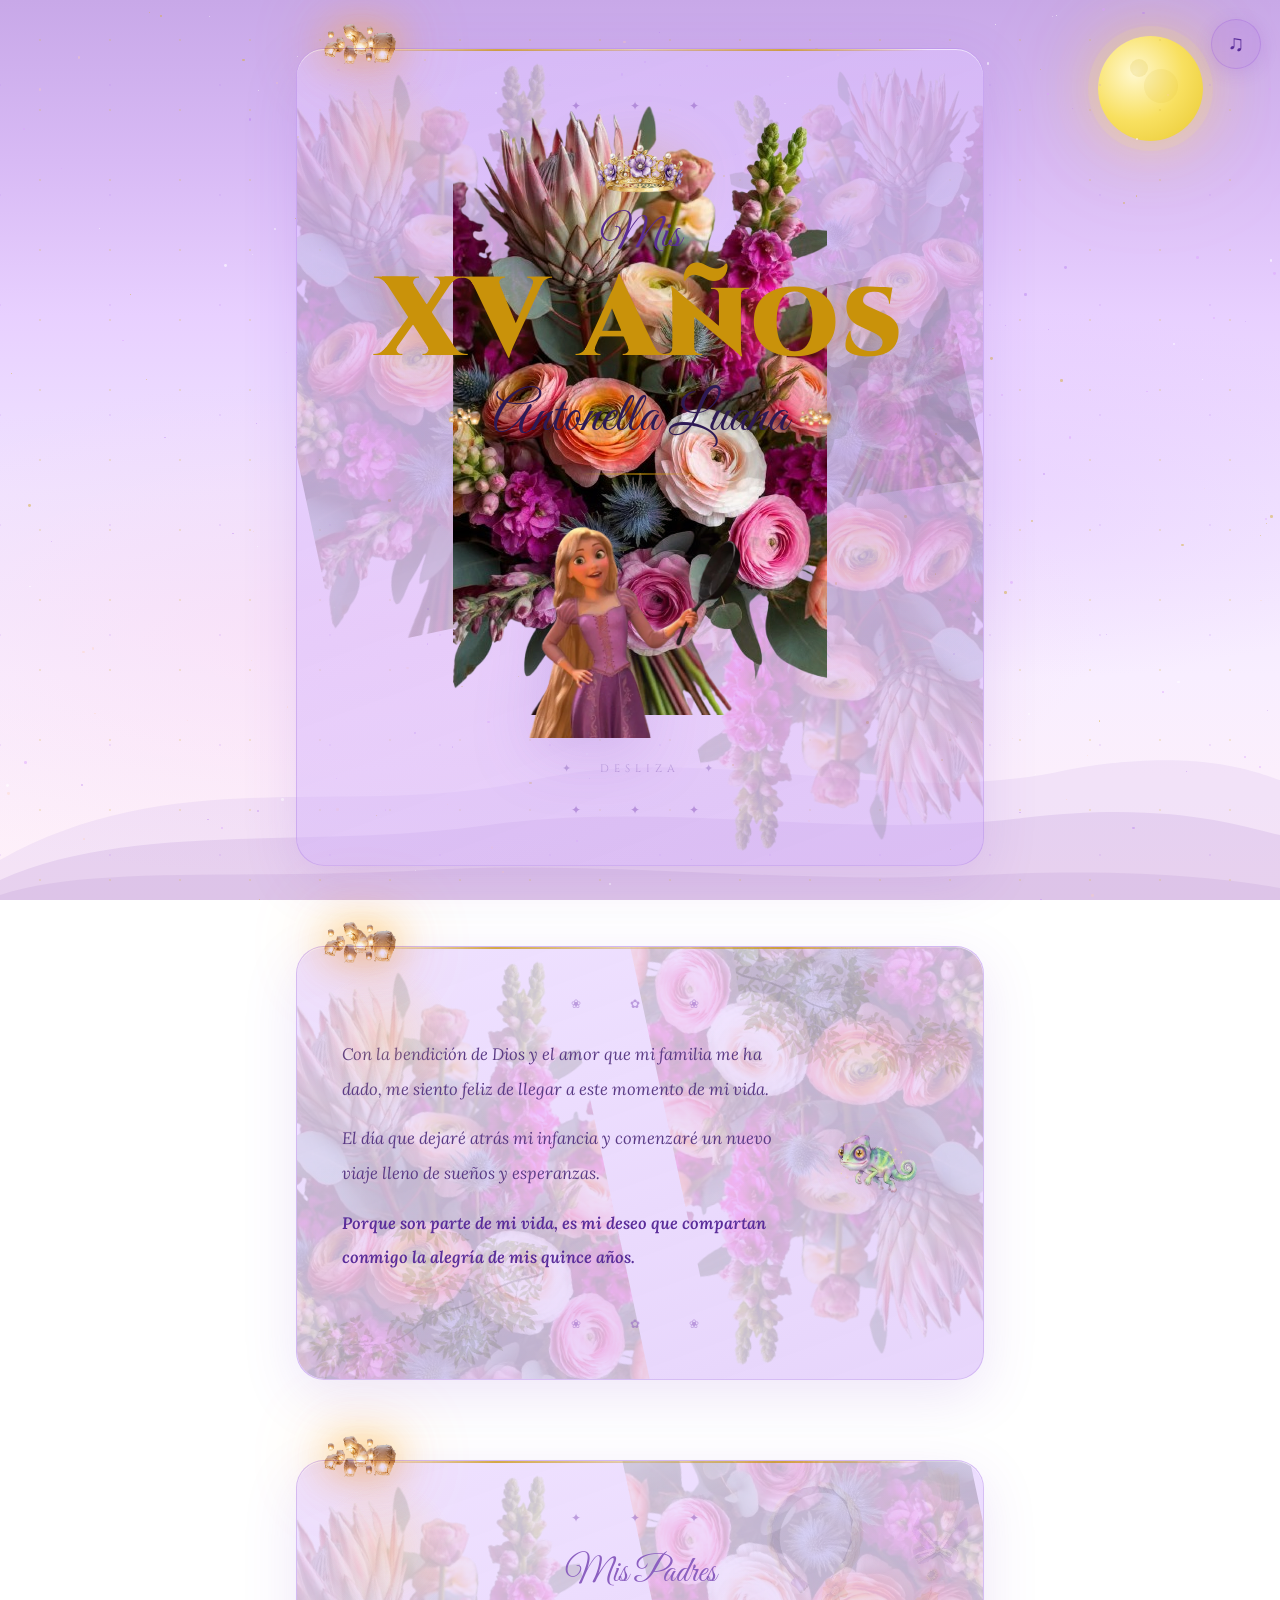
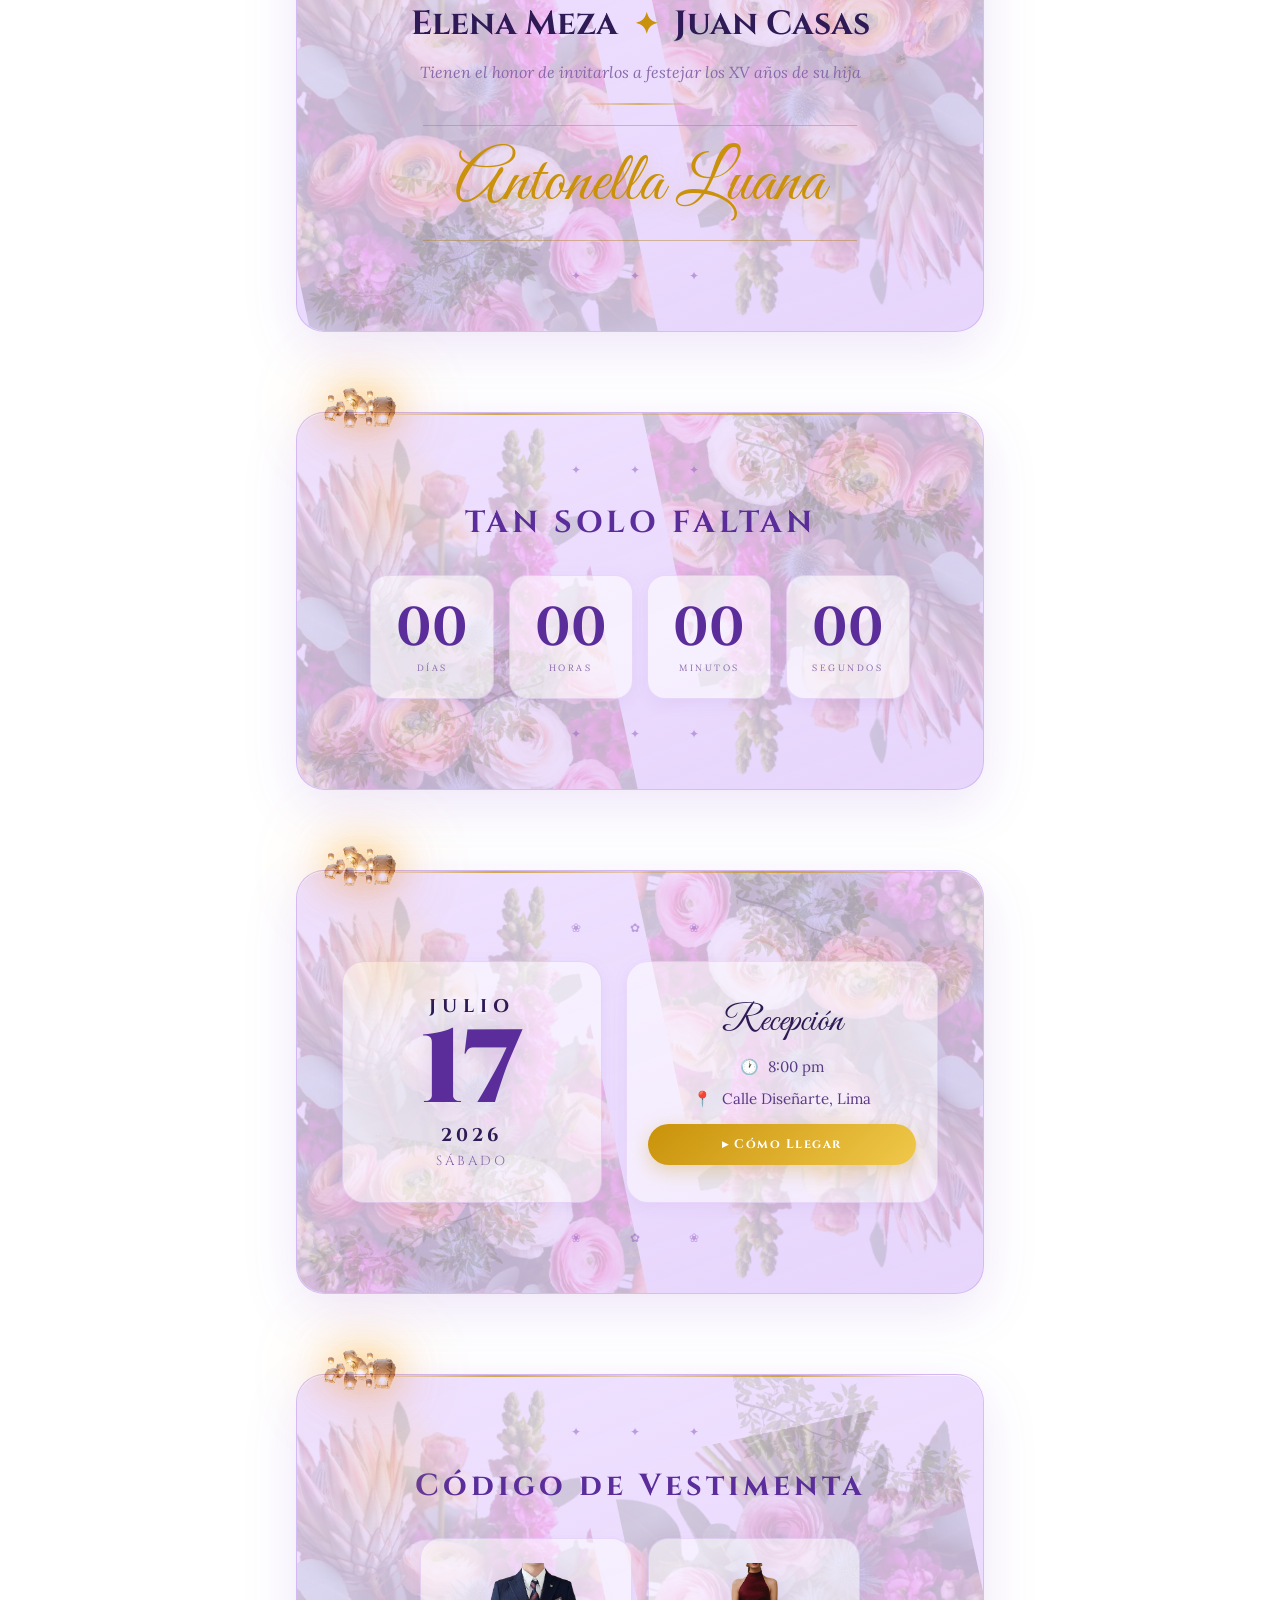
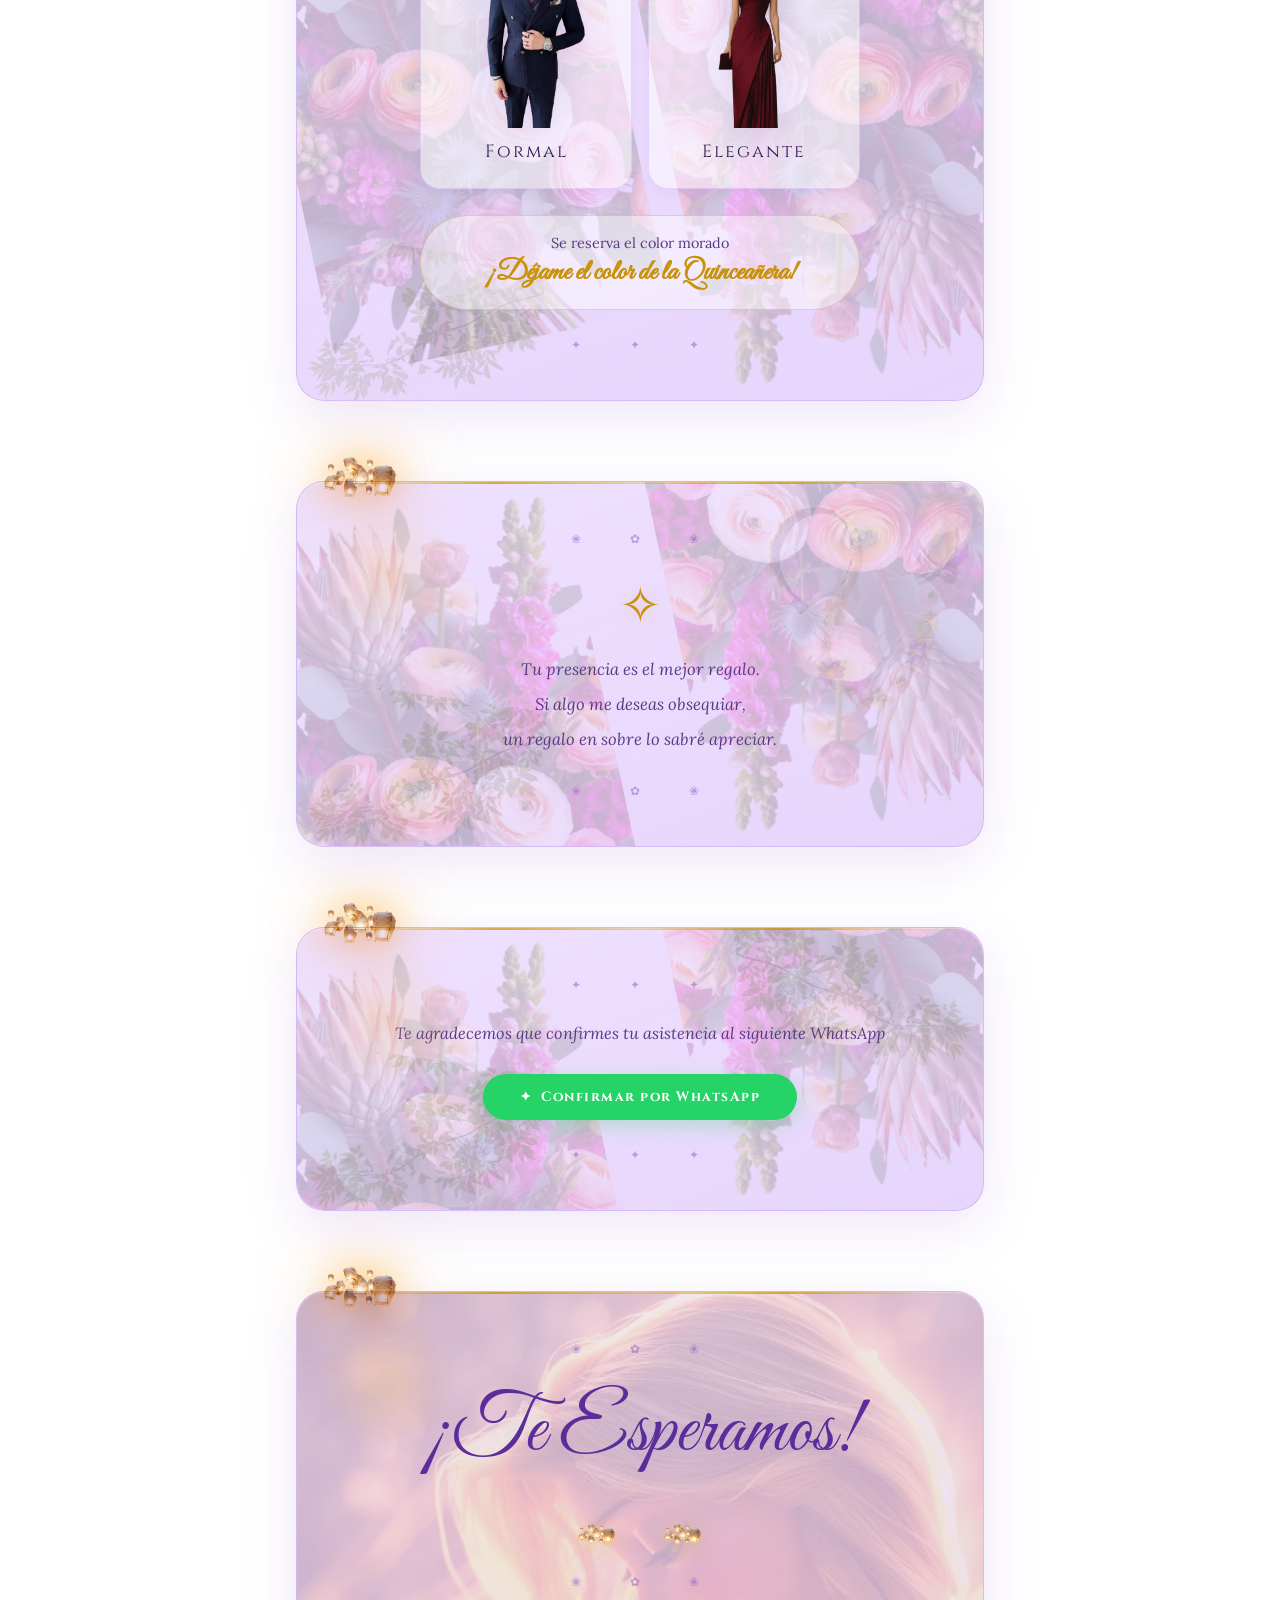
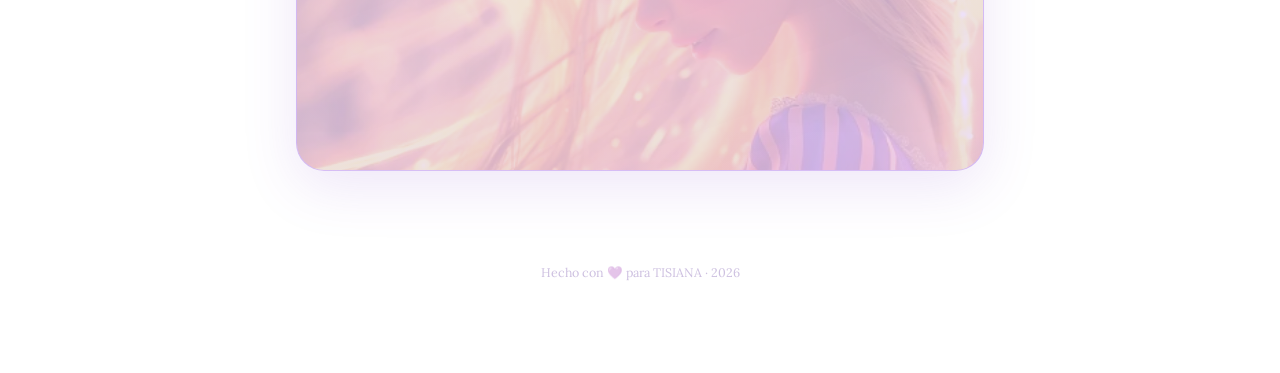
==== index.html @ 8584b2b2 "Update index.html" ====
<!DOCTYPE html>
<html lang="es">
<head>
    <meta charset="UTF-8" />
    <meta name="viewport" content="width=device-width, initial-scale=1.0" />
    <title>XV Antonella · Invitación de Ensueño</title>
    <link rel="icon" href="images/pascal.png" type="image/png" sizes="32x32" />
    <link href="https://fonts.googleapis.com/css2?family=Cinzel:wght@400;700;900&family=Great+Vibes&family=Lora:ital,wght@0,400;0,600;1,400&display=swap" rel="stylesheet" />
    <link rel="stylesheet" href="styles.css" />
</head>
<body>

<div class="bg-scene">
    <div class="moon"></div>
    <div class="landscape">
        <svg viewBox="0 0 1440 220" preserveAspectRatio="none" xmlns="http://www.w3.org/2000/svg">
            <path d="M0,180 C200,80 400,140 600,100 C800,60 1000,130 1200,90 C1350,65 1420,95 1440,100 L1440,220 L0,220 Z" fill="rgba(160,110,210,.1)"/>
            <path d="M0,200 C150,140 350,170 550,145 C750,120 950,160 1150,138 C1320,120 1400,148 1440,155 L1440,220 L0,220 Z" fill="rgba(140,90,190,.13)"/>
            <path d="M0,215 C100,185 280,200 480,190 C680,180 900,205 1100,195 C1280,187 1390,200 1440,208 L1440,220 L0,220 Z" fill="rgba(120,70,170,.09)"/>
        </svg>
    </div>
    <div id="stars"></div>
</div>

<button class="music-btn" id="musicBtn"><span class="music-icon">♫</span></button>
<audio id="bgMusic" loop><source src="music/cancion.mp3" type="audio/mpeg"/></audio>

<div class="invitation-wrapper">

    <!-- ══════ 1. HERO ══════ -->
    <section class="section">
        <!-- Farol grande esquina superior izquierda -->
        <div class="farol-glow"></div>
        <img src="rapunzel-farolito.png" class="farol-card" alt=""/>

        <div class="card-box hero-card">
            <!-- Fondo floral del bloque -->
            <div class="card-flora">
                <img src="flores.png"     class="cf-tl" alt=""/>
                <img src="flores.png"     class="cf-br" alt=""/>
                <img src="flores.png"     class="cf-tr" alt=""/>
                <img src="flores.png"     class="cf-b1" alt=""/>
            </div>
            <div class="card-content-z">
                <div class="ornament">✦ &nbsp; ✦ &nbsp; ✦</div>
                <img src="images/corona.png" alt="Corona" class="hero-crown float-gentle"/>
                <span class="hero-eyebrow">Mis</span>
                <h1 class="hero-title">XV Años</h1>
                <p class="hero-name">
                    <img src="rapunzel-farolito.png" class="lantern-inline" alt=""/>
                    Antonella Luana
                    <img src="rapunzel-farolito.png" class="lantern-inline" alt=""/>
                </p>
                <div class="gold-bar"></div>
                <img src="images/rapunzel.png" alt="Rapunzel" class="hero-rapunzel float-slow"/>
                <p class="scroll-hint">✦ &nbsp; DESLIZA &nbsp; ✦</p>
                <div class="ornament bottom">✦ &nbsp; ✦ &nbsp; ✦</div>
            </div>
        </div>
    </section>

    <!-- ══════ 2. MENSAJE ══════ -->
    <section class="section">
        <div class="farol-glow"></div>
        <img src="rapunzel-farolito.png" class="farol-card" alt=""/>

        <div class="card-box">
            <div class="card-flora">
                <img src="flores.png"     class="cf-tl" alt=""/>
                <img src="flores.png"     class="cf-br" alt=""/>
                <img src="rama-hojas.png" class="cf-tr" alt=""/>
                <img src="rama-hojas.png" class="cf-bl" alt=""/>
            </div>
            <div class="card-content-z">
                <div class="ornament">❀ &nbsp; ✿ &nbsp; ❀</div>
                <div class="message-layout">
                    <div class="message-text">
                        <p>Con la bendición de Dios y el amor que mi familia me ha dado, me siento feliz de llegar a este momento de mi vida.</p>
                        <p>El día que dejaré atrás mi infancia y comenzaré un nuevo viaje lleno de sueños y esperanzas.</p>
                        <p class="highlight">Porque son parte de mi vida, es mi deseo que compartan conmigo la alegría de mis quince años.</p>
                    </div>
                    <img src="images/pascal.png" alt="Pascal" class="pascal-img float-gentle"/>
                </div>
                <div class="ornament bottom">❀ &nbsp; ✿ &nbsp; ❀</div>
            </div>
        </div>
    </section>

    <!-- ══════ 3. PADRES ══════ -->
    <section class="section">
        <div class="farol-glow"></div>
        <img src="rapunzel-farolito.png" class="farol-card" alt=""/>

        <div class="card-box parents-wrap">
            <div class="card-flora">
                <img src="flores.png"        class="cf-tl" alt=""/>
                <img src="flores.png"        class="cf-br" alt=""/>
                <img src="trenza-flores.png" class="cf-tr" alt=""/>
                <img src="rama-hojas.png"    class="cf-bl" alt=""/>
            </div>
            <div class="card-content-z">
                <div class="ornament">✦ &nbsp; ✦ &nbsp; ✦</div>
                <span class="section-eyebrow">Mis Padres</span>
                <p class="parents-names">Elena Meza <span class="parents-sep">✦</span> Juan Casas</p>
                <p class="parents-sub">Tienen el honor de invitarlos a festejar los XV años de su hija</p>
                <div class="gold-bar"></div>
                <div class="name-plate"><span>Antonella Luana</span></div>
                <div class="ornament bottom">✦ &nbsp; ✦ &nbsp; ✦</div>
            </div>
        </div>
    </section>

    <!-- ══════ 4. COUNTDOWN ══════ -->
    <section class="section">
        <div class="farol-glow"></div>
        <img src="rapunzel-farolito.png" class="farol-card" alt=""/>

        <div class="card-box" style="text-align:center">
            <div class="card-flora">
                <img src="flores.png"     class="cf-tl" alt=""/>
                <img src="flores.png"     class="cf-br" alt=""/>
                <img src="rama-hojas.png" class="cf-tr" alt=""/>
                <img src="rama-hojas.png" class="cf-bl" alt=""/>
            </div>
            <div class="card-content-z">
                <div class="ornament">✦ &nbsp; ✦ &nbsp; ✦</div>
                <h2 class="section-title">TAN SOLO FALTAN</h2>
                <div class="countdown-grid">
                    <div class="cd-item"><span class="cd-num" id="days">00</span><span class="cd-lbl">Días</span></div>
                    <div class="cd-item"><span class="cd-num" id="hours">00</span><span class="cd-lbl">Horas</span></div>
                    <div class="cd-item"><span class="cd-num" id="minutes">00</span><span class="cd-lbl">Minutos</span></div>
                    <div class="cd-item"><span class="cd-num" id="seconds">00</span><span class="cd-lbl">Segundos</span></div>
                </div>
                <div class="ornament bottom">✦ &nbsp; ✦ &nbsp; ✦</div>
            </div>
        </div>
    </section>

    <!-- ══════ 5. FECHA Y LUGAR ══════ -->
    <section class="section">
        <div class="farol-glow"></div>
        <img src="rapunzel-farolito.png" class="farol-card" alt=""/>

        <div class="card-box">
            <div class="card-flora">
                <img src="flores.png"     class="cf-tl" alt=""/>
                <img src="flores.png"     class="cf-br" alt=""/>
                <img src="rama-hojas.png" class="cf-tr" alt=""/>
                <img src="rama-hojas.png" class="cf-bl" alt=""/>
            </div>
            <div class="card-content-z">
                <div class="ornament">❀ &nbsp; ✿ &nbsp; ❀</div>
                <div class="date-location">
                    <div class="date-box">
                        <div class="date-month">JULIO</div>
                        <div class="date-day">17</div>
                        <div class="date-year">2026</div>
                        <div class="date-weekday">SÁBADO</div>
                    </div>
                    <div class="location-box">
                        <p class="location-title">Recepción</p>
                        <p class="location-detail"><span>🕐</span> 8:00 pm</p>
                        <p class="location-detail"><span>📍</span> Calle Diseñarte, Lima</p>
                        <a href="#" class="btn-gold">▸ Cómo Llegar</a>
                    </div>
                </div>
                <div class="ornament bottom">❀ &nbsp; ✿ &nbsp; ❀</div>
            </div>
        </div>
    </section>

    <!-- ══════ 6. VESTIMENTA ══════ -->
    <section class="section">
        <div class="farol-glow"></div>
        <img src="rapunzel-farolito.png" class="farol-card" alt=""/>

        <div class="card-box" style="text-align:center">
            <div class="card-flora">
                <img src="flores.png"     class="cf-tl" alt=""/>
                <img src="flores.png"     class="cf-br" alt=""/>
                <img src="rama-hojas.png" class="cf-tr" alt=""/>
                <img src="rama-hojas.png" class="cf-bl" alt=""/>
            </div>
            <div class="card-content-z">
                <div class="ornament">✦ &nbsp; ✦ &nbsp; ✦</div>
                <h2 class="section-title">Código de Vestimenta</h2>
                <div class="dresscode-grid">
                    <div class="dc-item">
                        <img src="images/terno.png"   class="dc-photo" alt="Terno formal"/>
                        <p class="dc-title">Formal</p>
                    </div>
                    <div class="dc-item">
                        <img src="images/vestido.png" class="dc-photo" alt="Vestido elegante"/>
                        <p class="dc-title">Elegante</p>
                    </div>
                </div>
                <div class="dresscode-note">
                    <p>Se reserva el color morado</p>
                    <strong>¡Déjame el color de la Quinceañera!</strong>
                </div>
                <div class="ornament bottom">✦ &nbsp; ✦ &nbsp; ✦</div>
            </div>
        </div>
    </section>

    <!-- ══════ 7. REGALO ══════ -->
    <section class="section">
        <div class="farol-glow"></div>
        <img src="rapunzel-farolito.png" class="farol-card" alt=""/>

        <div class="card-box" style="text-align:center">
            <div class="card-flora">
                <img src="flores.png"        class="cf-tl" alt=""/>
                <img src="flores.png"        class="cf-br" alt=""/>
                <img src="trenza-flores.png" class="cf-tr" alt=""/>
                <img src="rama-hojas.png"    class="cf-bl" alt=""/>
            </div>
            <div class="card-content-z">
                <div class="ornament">❀ &nbsp; ✿ &nbsp; ❀</div>
                <div class="gift-star">✧</div>
                <p class="gift-text">Tu presencia es el mejor regalo.<br/>Si algo me deseas obsequiar,<br/>un regalo en sobre lo sabré apreciar.</p>
                <div class="ornament bottom">❀ &nbsp; ✿ &nbsp; ❀</div>
            </div>
        </div>
    </section>

    <!-- ══════ 8. RSVP ══════ -->
    <section class="section">
        <div class="farol-glow"></div>
        <img src="rapunzel-farolito.png" class="farol-card" alt=""/>

        <div class="card-box" style="text-align:center">
            <div class="card-flora">
                <img src="flores.png"     class="cf-tl" alt=""/>
                <img src="flores.png"     class="cf-br" alt=""/>
                <img src="rama-hojas.png" class="cf-tr" alt=""/>
                <img src="rama-hojas.png" class="cf-bl" alt=""/>
            </div>
            <div class="card-content-z">
                <div class="ornament">✦ &nbsp; ✦ &nbsp; ✦</div>
                <p class="rsvp-text">Te agradecemos que confirmes tu asistencia al siguiente WhatsApp</p>
                <a href="#" class="btn-whatsapp">✦ &nbsp;Confirmar por WhatsApp</a>
                <div class="ornament bottom">✦ &nbsp; ✦ &nbsp; ✦</div>
            </div>
        </div>
    </section>

    <!-- ══════ 9. CIERRE ══════ -->
    <section class="section">
        <div class="farol-glow"></div>
        <img src="rapunzel-farolito.png" class="farol-card" alt=""/>

        <div class="card-box closing-card">
            <!-- Rapunzel dorada: inset:0 + object-fit:cover = llena TODO el bloque -->
            <img src="rapunzel-dorada.png" class="rapunzel-bg" alt=""/>

            <div class="closing-content">
                <div class="ornament">❀ &nbsp; ✿ &nbsp; ❀</div>
                <span class="closing-title">¡Te Esperamos!</span>
                <div class="closing-lanterns">
                    <img src="rapunzel-farolito.png" alt=""/>
                    <img src="rapunzel-farolito.png" alt=""/>
                </div>
                <div class="ornament bottom">❀ &nbsp; ✿ &nbsp; ❀</div>
            </div>
        </div>
    </section>

    <footer class="footer">Hecho con 💜 para TISIANA · 2026</footer>
</div>

<script>
(function(){
    const c = document.getElementById('stars');
    const p = ['rgba(212,175,55,.5)','rgba(180,120,240,.4)','rgba(255,255,255,.6)','rgba(220,160,255,.45)','rgba(255,210,180,.35)'];
    for(let i=0;i<240;i++){
        const s=document.createElement('div'); s.className='star';
        const sz=Math.random()*2.4+.5, col=p[Math.floor(Math.random()*p.length)];
        s.style.cssText=`width:${sz}px;height:${sz}px;left:${Math.random()*100}%;top:${Math.random()*100}%;background:${col};animation-delay:${Math.random()*7}s;animation-duration:${Math.random()*3+2}s`;
        c.appendChild(s);
    }
})();
(function(){
    const audio=document.getElementById('bgMusic'), btn=document.getElementById('musicBtn');
    let on=false;
    btn.addEventListener('click',()=>{
        on=!on; on?audio.play().catch(()=>{}):audio.pause();
        btn.classList.toggle('playing',on);
        btn.querySelector('.music-icon').textContent=on?'♪':'♫';
    });
})();
(function(){
    const target=new Date('2026-07-17T20:00:00').getTime();
    const pad=n=>String(n).padStart(2,'0');
    function tick(){
        const d=Math.max(0,target-Date.now());
        document.getElementById('days').textContent=pad(Math.floor(d/86400000));
        document.getElementById('hours').textContent=pad(Math.floor(d%86400000/3600000));
        document.getElementById('minutes').textContent=pad(Math.floor(d%3600000/60000));
        document.getElementById('seconds').textContent=pad(Math.floor(d%60000/1000));
    }
    tick(); setInterval(tick,1000);
})();
</script>
</body>
</html>
---- styles.css ----
/* ============================================================
   RESET & BASE
   ============================================================ */
*, *::before, *::after { margin:0; padding:0; box-sizing:border-box; }

:root {
    --gold:       #c9920a;
    --gold-light: #f0c84a;
    --gold-glow:  rgba(200,150,20,.4);
    --lila-deep:  #5a2d9a;
    --lila-mid:   #8b5fc0;
    --text-dark:  #2e1a55;
    --text-mid:   #5a3a85;
    --text-soft:  #8a6aaa;
}

html { scroll-behavior: smooth; }

body {
    font-family: 'Lora', serif;
    overflow-x: hidden;
    min-height: 100vh;
    color: var(--text-dark);
}

/* ============================================================
   FONDO GLOBAL — paisaje atardecer lila con luna
   ============================================================ */
.bg-scene {
    position: fixed;
    inset: 0;
    z-index: 0;
    background: linear-gradient(180deg,
        #c8a8e8 0%, #d8baf5 18%, #e8d0ff 35%,
        #f0e4ff 55%, #f8eeff 75%, #fff0f8 100%);
    overflow: hidden;
}
.bg-scene::before {
    content: '';
    position: absolute;
    inset: 0;
    background:
        radial-gradient(ellipse 80% 40% at 30% 70%, rgba(255,200,230,.3) 0%, transparent 70%),
        radial-gradient(ellipse 60% 30% at 75% 55%, rgba(220,170,255,.25) 0%, transparent 70%);
}
.bg-scene::after {
    content: '';
    position: absolute;
    inset: 0;
    background-image:
        radial-gradient(circle, rgba(212,175,55,.2) 1px, transparent 1px),
        radial-gradient(circle, rgba(180,120,240,.15) 1px, transparent 1px);
    background-size: 70px 70px, 110px 110px;
    background-position: 5px 5px, 55px 30px;
}

.moon {
    position: absolute;
    top: 4%; right: 6%;
    width: 105px; height: 105px;
    border-radius: 50%;
    background: radial-gradient(circle at 35% 35%, #fff8d0, #f8e060, #e8c830);
    box-shadow:
        0 0 0 10px rgba(255,240,100,.1),
        0 0 60px rgba(255,220,60,.5),
        0 0 140px rgba(255,200,40,.2);
    animation: moonGlow 6s ease-in-out infinite alternate;
}
.moon::before {
    content: '';
    position: absolute;
    width: 18px; height: 18px;
    border-radius: 50%;
    background: rgba(200,170,20,.15);
    top: 22%; left: 30%;
    box-shadow: 22px 18px 0 8px rgba(200,170,20,.1);
}
@keyframes moonGlow {
    from { box-shadow: 0 0 0 8px rgba(255,240,100,.1), 0 0 55px rgba(255,220,60,.4), 0 0 110px rgba(255,200,40,.15); }
    to   { box-shadow: 0 0 0 16px rgba(255,240,100,.18), 0 0 90px rgba(255,220,60,.7), 0 0 200px rgba(255,200,40,.3); }
}

.landscape {
    position: absolute;
    bottom: 0; left: 0; right: 0;
    height: 220px;
    pointer-events: none;
}
.landscape svg { width: 100%; height: 100%; }

#stars { position: absolute; inset: 0; pointer-events: none; }
.star {
    position: absolute;
    border-radius: 50%;
    animation: twinkle ease-in-out infinite alternate;
}
@keyframes twinkle {
    from { opacity: .08; transform: scale(.5); }
    to   { opacity: .75; transform: scale(1.4); }
}

/* ============================================================
   BOTÓN MÚSICA
   ============================================================ */
.music-btn {
    position: fixed;
    top: 1.2rem; right: 1.2rem;
    width: 50px; height: 50px;
    border-radius: 50%;
    background: rgba(160,100,220,.18);
    backdrop-filter: blur(8px);
    border: 1.5px solid rgba(160,100,220,.35);
    color: var(--lila-deep);
    font-size: 1.4rem;
    cursor: pointer;
    z-index: 999;
    display: flex; align-items: center; justify-content: center;
    transition: all .3s;
    box-shadow: 0 4px 18px rgba(120,60,200,.15);
}
.music-btn:hover { transform: scale(1.1); }
.music-btn.playing {
    background: linear-gradient(135deg, var(--gold), var(--gold-light));
    color: #fff;
    border-color: var(--gold);
    animation: pulseMus 2s ease-in-out infinite;
}
@keyframes pulseMus { 0%,100%{transform:scale(1)} 50%{transform:scale(1.08)} }

/* ============================================================
   LAYOUT
   ============================================================ */
.invitation-wrapper {
    position: relative;
    z-index: 1;
    max-width: 720px;
    margin: 0 auto;
    padding: 3rem 1rem 5rem;
    display: flex;
    flex-direction: column;
    gap: 0;
}

/* ============================================================
   SECCIÓN — contenedor relativo
   ============================================================ */
.section {
    position: relative;
    margin-bottom: 5rem;
}

/* ============================================================
   CARD BOX — con fondo floral
   ============================================================ */
.card-box {
    position: relative;
    border-radius: 28px;
    border: 1.5px solid rgba(160,110,220,.3);
    padding: 3rem 2.8rem;
    box-shadow:
        0 16px 55px rgba(120,60,200,.13),
        inset 0 1px 0 rgba(255,255,255,.6);
    overflow: hidden; /* clave para que las imágenes de fondo no se salgan */
    backdrop-filter: blur(4px);
    -webkit-backdrop-filter: blur(4px);
    /* fondo base lila translúcido */
    background: linear-gradient(160deg,
        rgba(225,200,255,.55) 0%,
        rgba(205,168,248,.48) 100%);
}

/* Línea dorada shimmer superior */
.card-box::before {
    content: '';
    position: absolute;
    top: 0; left: 8%; right: 8%;
    height: 2px;
    background: linear-gradient(90deg, transparent, var(--gold), rgba(200,150,20,.4), var(--gold), transparent);
    border-radius: 999px;
    opacity: .75;
    z-index: 5;
}

/* ============================================================
   FONDO FLORAL DENTRO DE CADA CARD
   — flores y hojas como fondo del bloque, que llena el espacio
   ============================================================ */
.card-flora {
    position: absolute;
    inset: 0;
    pointer-events: none;
    z-index: 0; /* detrás del contenido */
    overflow: hidden;
    border-radius: 28px;
}

/* Flores esquina superior izquierda — grande, de fondo */
.card-flora .cf-tl {
    position: absolute;
    top: -30px; left: -25px;
    width: 55%;
    max-width: 340px;
    opacity: .18;
    mix-blend-mode: multiply;
    transform: rotate(-12deg);
    filter: saturate(1.3);
}
/* Flores esquina inferior derecha — espejada */
.card-flora .cf-br {
    position: absolute;
    bottom: -30px; right: -25px;
    width: 55%;
    max-width: 340px;
    opacity: .18;
    mix-blend-mode: multiply;
    transform: scaleX(-1) scaleY(-1) rotate(-12deg);
    filter: saturate(1.3);
}
/* Hojas esquina superior derecha */
.card-flora .cf-tr {
    position: absolute;
    top: -20px; right: -20px;
    width: 42%;
    max-width: 260px;
    opacity: .14;
    mix-blend-mode: multiply;
    transform: scaleX(-1) rotate(8deg);
    filter: saturate(1.2);
}
/* Hojas esquina inferior izquierda */
.card-flora .cf-bl {
    position: absolute;
    bottom: -20px; left: -20px;
    width: 42%;
    max-width: 260px;
    opacity: .14;
    mix-blend-mode: multiply;
    transform: rotate(8deg);
    filter: saturate(1.2);
}

/* Contenido siempre por encima de la flora */
.card-content-z {
    position: relative;
    z-index: 2;
}

/* ============================================================
   RAMA ENVOLVIENDO EL BORDE SUPERIOR DE CADA SECCIÓN
   — sale del borde del card, efecto de abrazo
   ============================================================ */
.rama-wrap {
    position: absolute;
    top: -42px;
    left: 0; right: 0;
    display: flex;
    justify-content: space-between;
    align-items: flex-end;
    pointer-events: none;
    z-index: 10;
    padding: 0 10px;
}
.rama-wrap .rama-l {
    width: 200px;
    transform: scaleX(-1) rotate(-8deg);
    transform-origin: right bottom;
    mix-blend-mode: multiply;
    filter: drop-shadow(0 4px 10px rgba(0,0,0,.12));
    opacity: .88;
}
.rama-wrap .rama-r {
    width: 190px;
    transform: rotate(8deg);
    transform-origin: left bottom;
    mix-blend-mode: multiply;
    filter: drop-shadow(0 4px 10px rgba(0,0,0,.1));
    opacity: .82;
}

/* ============================================================
   FAROL — esquina superior izquierda del card, grande
   Da sensación de alumbrar con glow
   ============================================================ */
.farol-card {
    position: absolute;
    top: -28px;
    left: 20px;
    width: 90px;
    z-index: 11;
    mix-blend-mode: multiply;
    filter:
        drop-shadow(0 0 18px rgba(255,180,50,.7))
        drop-shadow(0 0 35px rgba(255,150,30,.4));
    animation: farolFloat 5s ease-in-out infinite;
}
@keyframes farolFloat {
    0%,100% { transform: translateY(0) rotate(-3deg); }
    50%      { transform: translateY(-12px) rotate(3deg); }
}

/* Halo de luz del farol sobre el card */
.farol-glow {
    position: absolute;
    top: 20px; left: 20px;
    width: 140px; height: 140px;
    border-radius: 50%;
    background: radial-gradient(circle, rgba(255,200,80,.22) 0%, transparent 70%);
    pointer-events: none;
    z-index: 9;
    animation: glowPulse 5s ease-in-out infinite;
}
@keyframes glowPulse {
    0%,100% { opacity: .6; transform: scale(1); }
    50%      { opacity: 1;  transform: scale(1.15); }
}

/* ============================================================
   ANIMACIONES GENERALES
   ============================================================ */
.float-gentle { animation: floatG 7s ease-in-out infinite; }
@keyframes floatG {
    0%,100%{transform:translateY(0)}
    50%{transform:translateY(-13px)}
}
.float-slow { animation: floatS 9s ease-in-out infinite; }
@keyframes floatS {
    0%,100%{transform:translateY(0) rotate(0deg)}
    50%{transform:translateY(-18px) rotate(1.5deg)}
}

/* ============================================================
   ORNAMENTOS
   ============================================================ */
.ornament {
    text-align: center;
    font-size: .78rem;
    letter-spacing: 10px;
    color: rgba(140,90,190,.5);
    margin-bottom: 1.6rem;
    user-select: none;
}
.ornament.bottom { margin-top: 1.6rem; margin-bottom: 0; }

.gold-bar {
    width: 120px;
    height: 1.5px;
    background: linear-gradient(90deg, transparent, var(--gold), transparent);
    margin: 1.3rem auto;
    opacity: .6;
}

/* ============================================================
   HERO
   ============================================================ */
.hero-card { text-align: center; }

.hero-crown {
    width: 110px; /* más grande */
    display: block;
    margin: 0 auto .5rem;
    filter: drop-shadow(0 8px 28px rgba(200,150,20,.55));
    mix-blend-mode: multiply;
}

.hero-eyebrow {
    font-family: 'Great Vibes', cursive;
    font-size: 2.8rem;
    color: var(--lila-deep);
    display: block;
}
.hero-title {
    font-family: 'Cinzel', serif;
    font-size: clamp(3.8rem,10vw,7rem);
    font-weight: 900;
    color: var(--gold);
    line-height: 1;
    text-shadow: 0 4px 28px rgba(200,150,20,.28);
    letter-spacing: 2px;
    margin: .1rem 0 .3rem;
}
.hero-name {
    font-family: 'Great Vibes', cursive;
    font-size: clamp(2.2rem,5vw,3.5rem);
    color: var(--text-dark);
    display: flex;
    align-items: center;
    justify-content: center;
    gap: .5rem;
    flex-wrap: wrap;
}
.lantern-inline {
    width: 40px;
    mix-blend-mode: multiply;
    filter: drop-shadow(0 2px 8px rgba(212,175,55,.45));
    animation: floatG 5s ease-in-out infinite;
}
.lantern-inline:last-child { animation-delay: 1.3s; }

.hero-rapunzel {
    width: min(230px,56%);
    display: block;
    margin: 2rem auto .5rem;
    mix-blend-mode: multiply;
    filter: drop-shadow(0 12px 32px rgba(100,50,180,.18));
}
.scroll-hint {
    font-family: 'Cinzel', serif;
    font-size: .68rem;
    letter-spacing: 5px;
    color: rgba(100,60,160,.32);
    margin-top: 1.4rem;
    animation: bounce 3s ease-in-out infinite;
}
@keyframes bounce {
    0%,100%{transform:translateY(0)}
    50%{transform:translateY(8px)}
}

/* ============================================================
   MENSAJE
   ============================================================ */
.message-layout {
    display: grid;
    grid-template-columns: 1fr auto;
    gap: 2rem;
    align-items: center;
}
.message-text p {
    font-family: 'Lora', serif;
    font-size: 1.04rem;
    line-height: 2.1;
    font-style: italic;
    color: var(--text-mid);
    margin-bottom: .9rem;
}
.message-text p.highlight { color: var(--lila-deep); font-weight: 600; }
.pascal-img {
    width: 130px;
    mix-blend-mode: multiply;
    filter: drop-shadow(0 8px 22px rgba(100,50,180,.15));
}

/* ============================================================
   PADRES
   ============================================================ */
.parents-wrap { text-align: center; }
.section-eyebrow {
    font-family: 'Great Vibes', cursive;
    font-size: 2.2rem;
    color: var(--lila-mid);
    display: block;
    margin-bottom: .4rem;
}
.parents-names {
    font-family: 'Cinzel', serif;
    font-size: clamp(1.4rem,3vw,2.1rem);
    font-weight: 700;
    color: var(--text-dark);
}
.parents-sep { color: var(--gold); font-family: 'Great Vibes', cursive; font-size: 1.8rem; margin: 0 .5rem; }
.parents-sub { font-size: 1rem; color: var(--text-soft); font-style: italic; margin: 1rem 0; }
.name-plate {
    display: inline-block;
    border-top: 1.5px solid rgba(180,130,30,.45);
    border-bottom: 1.5px solid rgba(180,130,30,.45);
    padding: .8rem 2rem;
}
.name-plate span {
    font-family: 'Great Vibes', cursive;
    font-size: clamp(2.8rem,5.5vw,4.5rem);
    color: var(--gold);
    text-shadow: 0 3px 18px rgba(200,150,20,.28);
}

/* ============================================================
   COUNTDOWN
   ============================================================ */
.section-title {
    font-family: 'Cinzel', serif;
    font-size: clamp(1.3rem,2.5vw,1.9rem);
    color: var(--lila-deep);
    letter-spacing: 4px;
    text-align: center;
    margin-bottom: 2rem;
}
.countdown-grid {
    display: grid;
    grid-template-columns: repeat(4,1fr);
    gap: .9rem;
    max-width: 540px;
    margin: 0 auto;
}
.cd-item {
    background: rgba(255,255,255,.58);
    border: 1.5px solid rgba(160,100,220,.18);
    border-radius: 18px;
    padding: 1.6rem .3rem;
    text-align: center;
    box-shadow: 0 4px 16px rgba(120,60,200,.08);
    transition: transform .3s, box-shadow .3s;
}
.cd-item:hover { transform: translateY(-7px); box-shadow: 0 12px 30px rgba(120,60,200,.15); }
.cd-num {
    display: block;
    font-family: 'Cinzel', serif;
    font-size: clamp(2.2rem,4.5vw,3.4rem);
    font-weight: 700;
    color: var(--lila-deep);
    line-height: 1;
}
.cd-lbl {
    display: block;
    font-size: .57rem;
    letter-spacing: 2.5px;
    text-transform: uppercase;
    color: var(--text-soft);
    margin-top: .35rem;
}

/* ============================================================
   FECHA Y LUGAR
   ============================================================ */
.date-location { display: grid; grid-template-columns: 1fr 1.2fr; gap: 1.5rem; align-items: stretch; }
.date-box {
    background: rgba(255,255,255,.52);
    border: 1.5px solid rgba(160,100,220,.2);
    border-radius: 22px;
    padding: 2rem 1rem;
    text-align: center;
    box-shadow: 0 4px 16px rgba(120,60,200,.08);
}
.date-month { font-family: 'Cinzel', serif; font-size: 1.15rem; font-weight: 700; letter-spacing: 6px; color: var(--text-dark); }
.date-day { font-family: 'Cinzel', serif; font-size: clamp(4rem,9vw,6.5rem); font-weight: 900; color: var(--lila-deep); line-height: 1; text-shadow: 0 4px 28px rgba(100,50,180,.18); }
.date-year { font-family: 'Cinzel', serif; font-size: 1.15rem; font-weight: 700; letter-spacing: 4px; color: var(--text-dark); }
.date-weekday { font-family: 'Cinzel', serif; font-size: .82rem; letter-spacing: 3px; color: var(--text-soft); margin-top: .3rem; }
.location-box {
    background: rgba(255,255,255,.52);
    border: 1px solid rgba(160,100,220,.16);
    border-radius: 22px;
    padding: 2rem 1.3rem;
    display: flex; flex-direction: column;
    justify-content: center; gap: .8rem;
    text-align: center;
    box-shadow: 0 4px 16px rgba(120,60,200,.07);
}
.location-title { font-family: 'Great Vibes', cursive; font-size: 2.3rem; color: var(--text-dark); }
.location-detail { display: flex; align-items: center; justify-content: center; gap: .6rem; font-size: .94rem; color: var(--text-mid); }
.btn-gold {
    display: inline-flex; align-items: center; justify-content: center;
    background: linear-gradient(135deg,#c9920a,#f0c84a);
    color: #fff;
    padding: .76rem 1.7rem;
    border-radius: 60px;
    text-decoration: none;
    font-family: 'Cinzel', serif; font-weight: 700; font-size: .78rem; letter-spacing: 1.5px;
    box-shadow: 0 6px 20px rgba(200,150,20,.32);
    transition: all .3s; margin-top: .2rem;
}
.btn-gold:hover { transform: translateY(-4px); box-shadow: 0 12px 35px rgba(200,150,20,.52); }

/* ============================================================
   VESTIMENTA
   ============================================================ */
.dresscode-grid {
    display: grid; grid-template-columns: 1fr 1fr;
    gap: 1rem; max-width: 440px; margin: 0 auto 1.6rem;
}
.dc-item {
    background: rgba(255,255,255,.52);
    border: 1.5px solid rgba(160,100,220,.18);
    border-radius: 20px; padding: 1.5rem .8rem;
    text-align: center;
    transition: all .35s;
    box-shadow: 0 4px 14px rgba(120,60,200,.07);
}
.dc-item:hover { transform: translateY(-7px); border-color: rgba(160,100,220,.4); box-shadow: 0 12px 30px rgba(120,60,200,.13); }
.dc-photo {
    width: 130px; height: 165px;
    object-fit: cover; object-position: top;
    display: block; margin: 0 auto .8rem;
    border-radius: 14px;
    mix-blend-mode: multiply;
    filter: drop-shadow(0 6px 18px rgba(100,50,180,.18));
    transition: transform .35s ease;
}
.dc-item:hover .dc-photo { transform: scale(1.05) translateY(-4px); }
.dc-title { font-family: 'Cinzel', serif; font-size: 1.1rem; color: var(--text-dark); letter-spacing: 2px; }
.dc-sub { font-size: .74rem; color: var(--text-soft); margin-top: .18rem; }
.dresscode-note {
    background: rgba(255,255,255,.45);
    border: 1px solid rgba(180,130,30,.28);
    border-radius: 60px;
    padding: 1.1rem 1.8rem;
    max-width: 440px; margin: 0 auto; text-align: center;
}
.dresscode-note p { font-size: .9rem; color: var(--text-mid); margin-bottom: .18rem; }
.dresscode-note strong { font-family: 'Great Vibes', cursive; font-size: 1.8rem; color: var(--gold); display: block; }

/* ============================================================
   REGALO
   ============================================================ */
.gift-star {
    font-size: 3.2rem; color: var(--gold);
    display: block; margin-bottom: .9rem;
    filter: drop-shadow(0 3px 10px rgba(200,150,20,.32));
    animation: floatG 6s ease-in-out infinite;
}
.gift-text {
    font-family: 'Lora', serif; font-size: 1.04rem;
    line-height: 2.1; color: var(--text-mid);
    max-width: 420px; margin: 0 auto;
    font-style: italic; text-align: center;
}

/* ============================================================
   RSVP
   ============================================================ */
.rsvp-text {
    font-family: 'Lora', serif; font-size: 1.02rem;
    line-height: 1.9; color: var(--text-mid);
    margin-bottom: 1.6rem; font-style: italic; text-align: center;
}
.btn-whatsapp {
    display: inline-flex; align-items: center; gap: .6rem;
    background: #25d366; color: #fff;
    padding: .88rem 2.3rem; border-radius: 60px;
    text-decoration: none;
    font-family: 'Cinzel', serif; font-weight: 700; font-size: .84rem; letter-spacing: 1.5px;
    box-shadow: 0 6px 20px rgba(37,211,102,.28);
    transition: all .3s;
}
.btn-whatsapp:hover { transform: translateY(-4px); box-shadow: 0 12px 36px rgba(37,211,102,.48); }

/* ============================================================
   CIERRE — Rapunzel dorada ocupa TODO el fondo del bloque
   ============================================================ */
.closing-card {
    text-align: center;
    min-height: 480px;
    display: flex;
    flex-direction: column;
}

/* Rapunzel dorada como fondo absolute que llena TODO el card */
.rapunzel-bg {
    position: absolute;
    inset: 0;               /* ocupa todo: top,right,bottom,left = 0 */
    width: 100%;
    height: 100%;
    object-fit: cover;      /* escala sin deformarse, rellena todo */
    object-position: center top;
    opacity: .22;
    pointer-events: none;
    z-index: 0;
    filter: saturate(1.5) brightness(1.1);
    /* SIN mix-blend-mode para que se vea el color dorado */
}

.closing-content {
    position: relative;
    z-index: 2;
    width: 100%;
    flex: 1;
    display: flex;
    flex-direction: column;
    align-items: center;
}
.closing-title {
    font-family: 'Great Vibes', cursive;
    font-size: clamp(3rem,7vw,5rem);
    color: var(--lila-deep);
    text-shadow: 0 4px 28px rgba(100,50,180,.18);
    display: block;
    margin-bottom: 2rem;
}
.closing-rapunzel {
    width: min(210px,50%);
    display: block;
    margin: 0 auto 1.5rem;
    mix-blend-mode: multiply;
    filter: drop-shadow(0 12px 38px rgba(100,50,180,.2));
    animation: floatS 9s ease-in-out infinite;
}
.closing-lanterns {
    display: flex; justify-content: center; gap: 2.5rem; margin-top: .5rem;
}
.closing-lanterns img {
    width: 46px;
    mix-blend-mode: multiply;
    filter: drop-shadow(0 4px 12px rgba(212,175,55,.42));
    animation: floatG 5s ease-in-out infinite;
}
.closing-lanterns img:last-child { animation-delay: 1.6s; }

/* ============================================================
   FOOTER
   ============================================================ */
.footer {
    text-align: center; color: rgba(100,60,160,.32);
    font-size: .78rem; padding: .8rem 0;
    font-family: 'Lora', serif; position: relative; z-index: 1;
}

/* ============================================================
   RESPONSIVE
   ============================================================ */
@media (max-width: 768px) {
    .invitation-wrapper { padding: 2rem .8rem 4rem; }
    .section { margin-bottom: 4rem; }
    .card-box { padding: 2rem 1.3rem; border-radius: 22px; }
    .rama-wrap .rama-l, .rama-wrap .rama-r { width: 140px; }
    .farol-card { width: 70px; top: -22px; left: 14px; }
    .farol-glow { width: 100px; height: 100px; }
    .message-layout { grid-template-columns: 1fr; gap: 1.4rem; }
    .pascal-img { width: 100px; margin: 0 auto; order: -1; }
    .date-location { grid-template-columns: 1fr; gap: 1.1rem; }
    .countdown-grid { grid-template-columns: repeat(2,1fr); gap: .7rem; }
    .cd-item { padding: 1.1rem .2rem; }
    .moon { width: 75px; height: 75px; }
    .card-flora .cf-tl, .card-flora .cf-br { width: 65%; }
    .card-flora .cf-tr, .card-flora .cf-bl { width: 50%; }
    .closing-card { min-height: 360px; }
    .hero-crown { width: 85px; }
}
@media (max-width: 480px) {
    .card-box { padding: 1.5rem .9rem; border-radius: 18px; }
    .hero-title { font-size: 3rem; }
    .date-day { font-size: 3.5rem; }
    .dresscode-grid { grid-template-columns: 1fr; max-width: 200px; }
    .btn-gold,.btn-whatsapp { width: 100%; justify-content: center; }
    .rama-wrap .rama-l, .rama-wrap .rama-r { width: 100px; }
    .farol-card { width: 58px; }
    .moon { width: 58px; height: 58px; }
    .closing-card { min-height: 300px; }
    .hero-crown { width: 70px; }
}
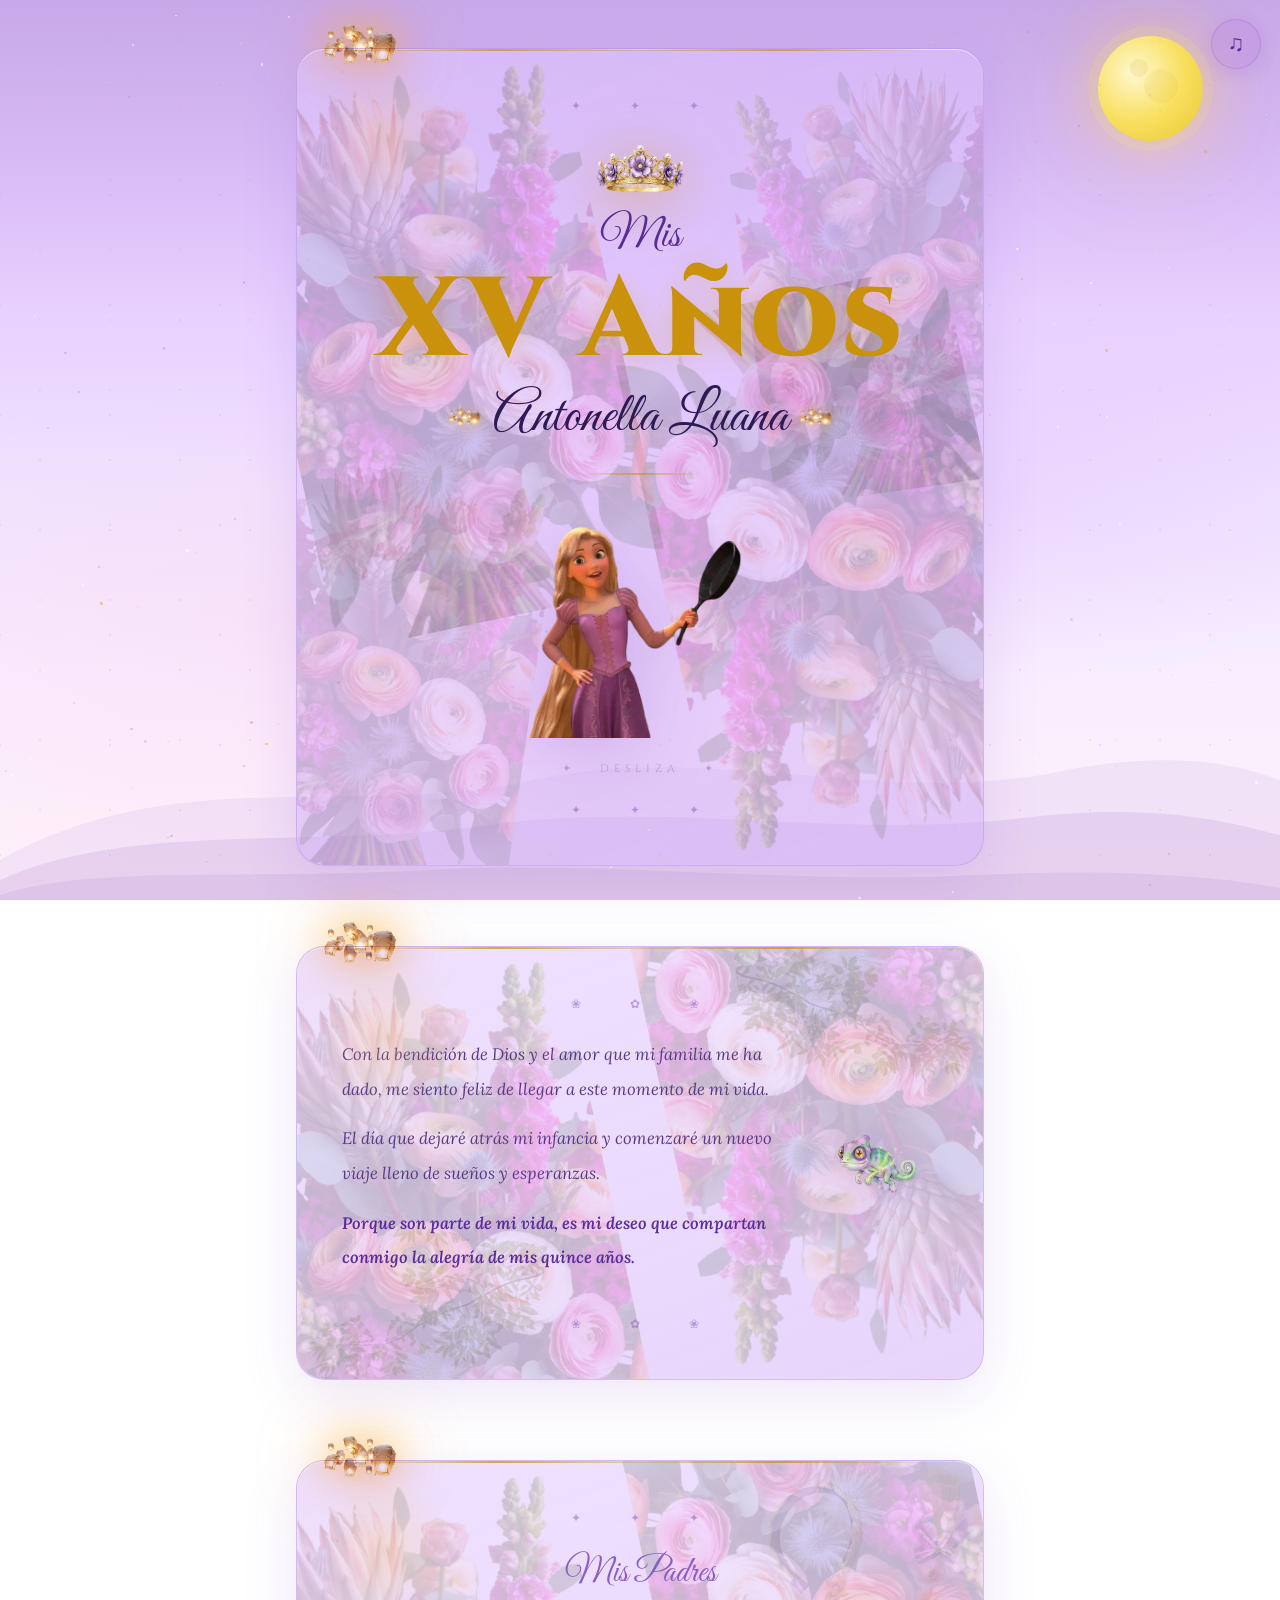
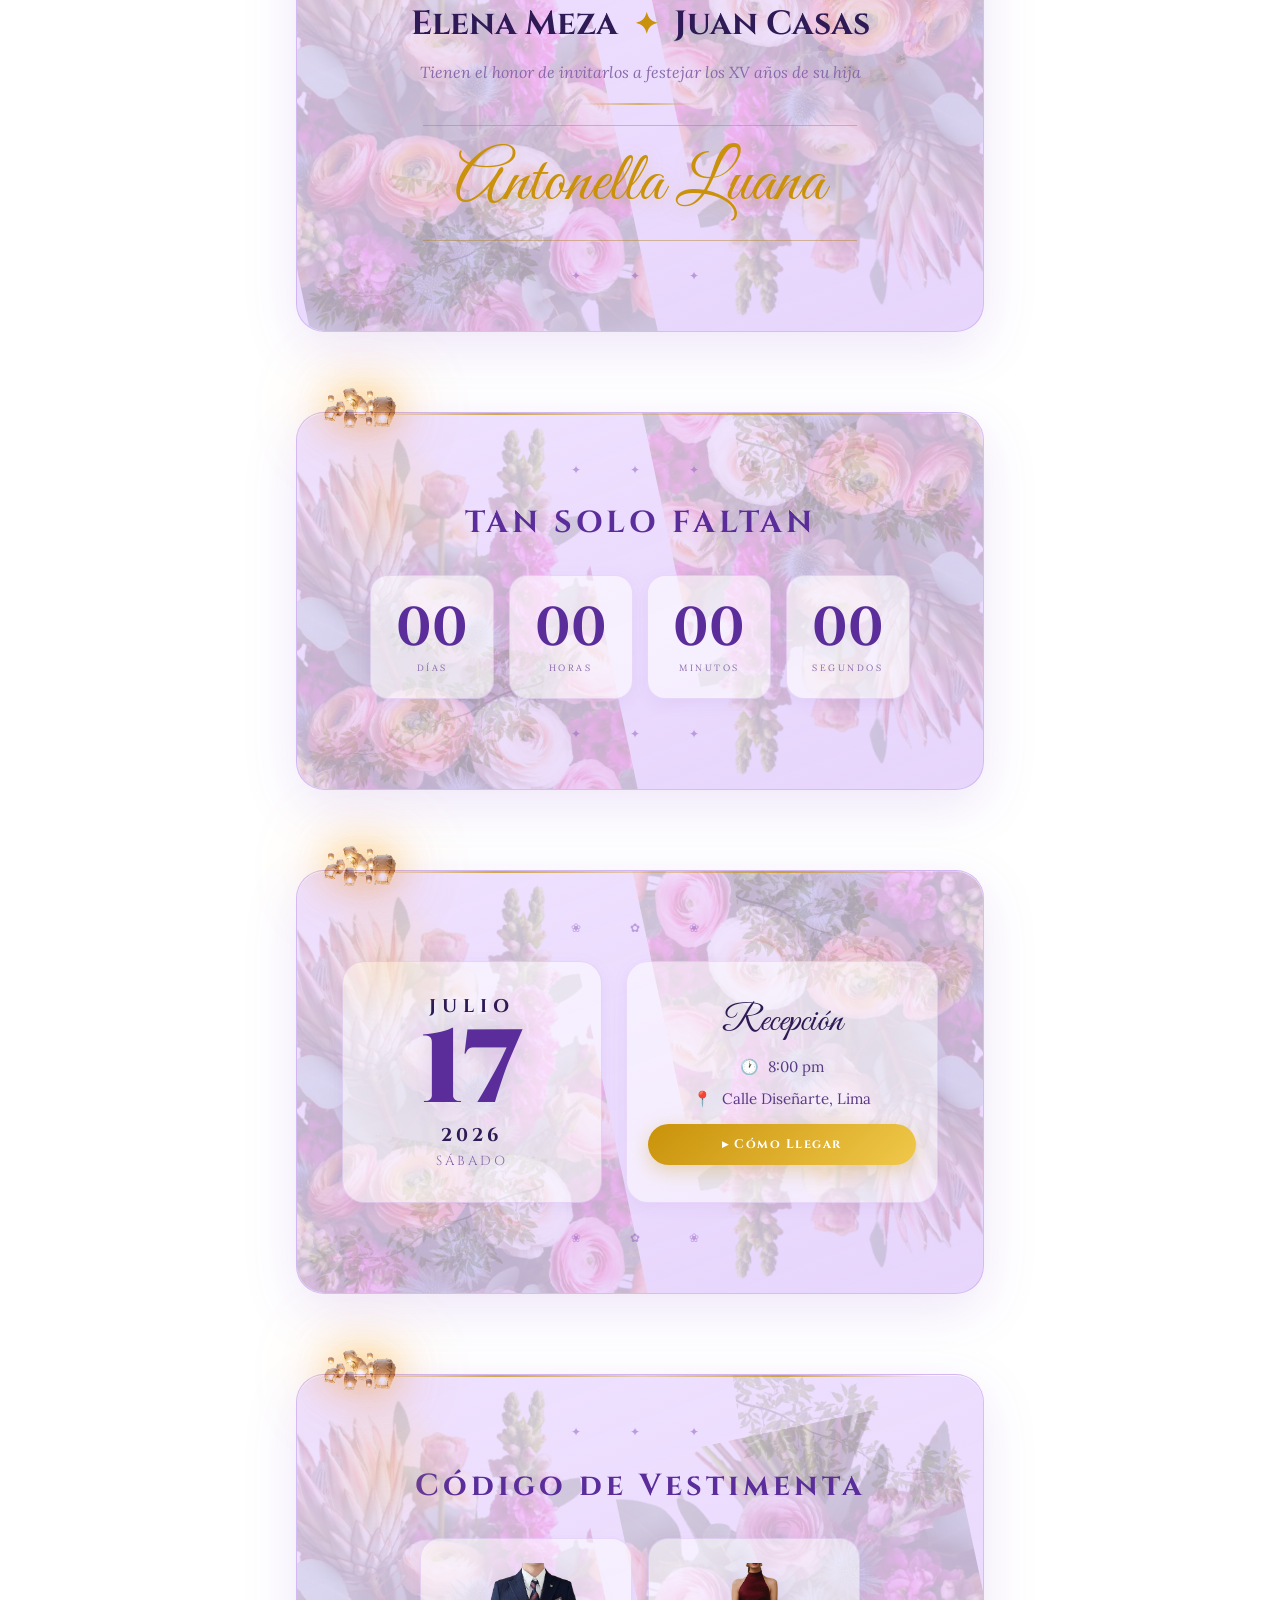
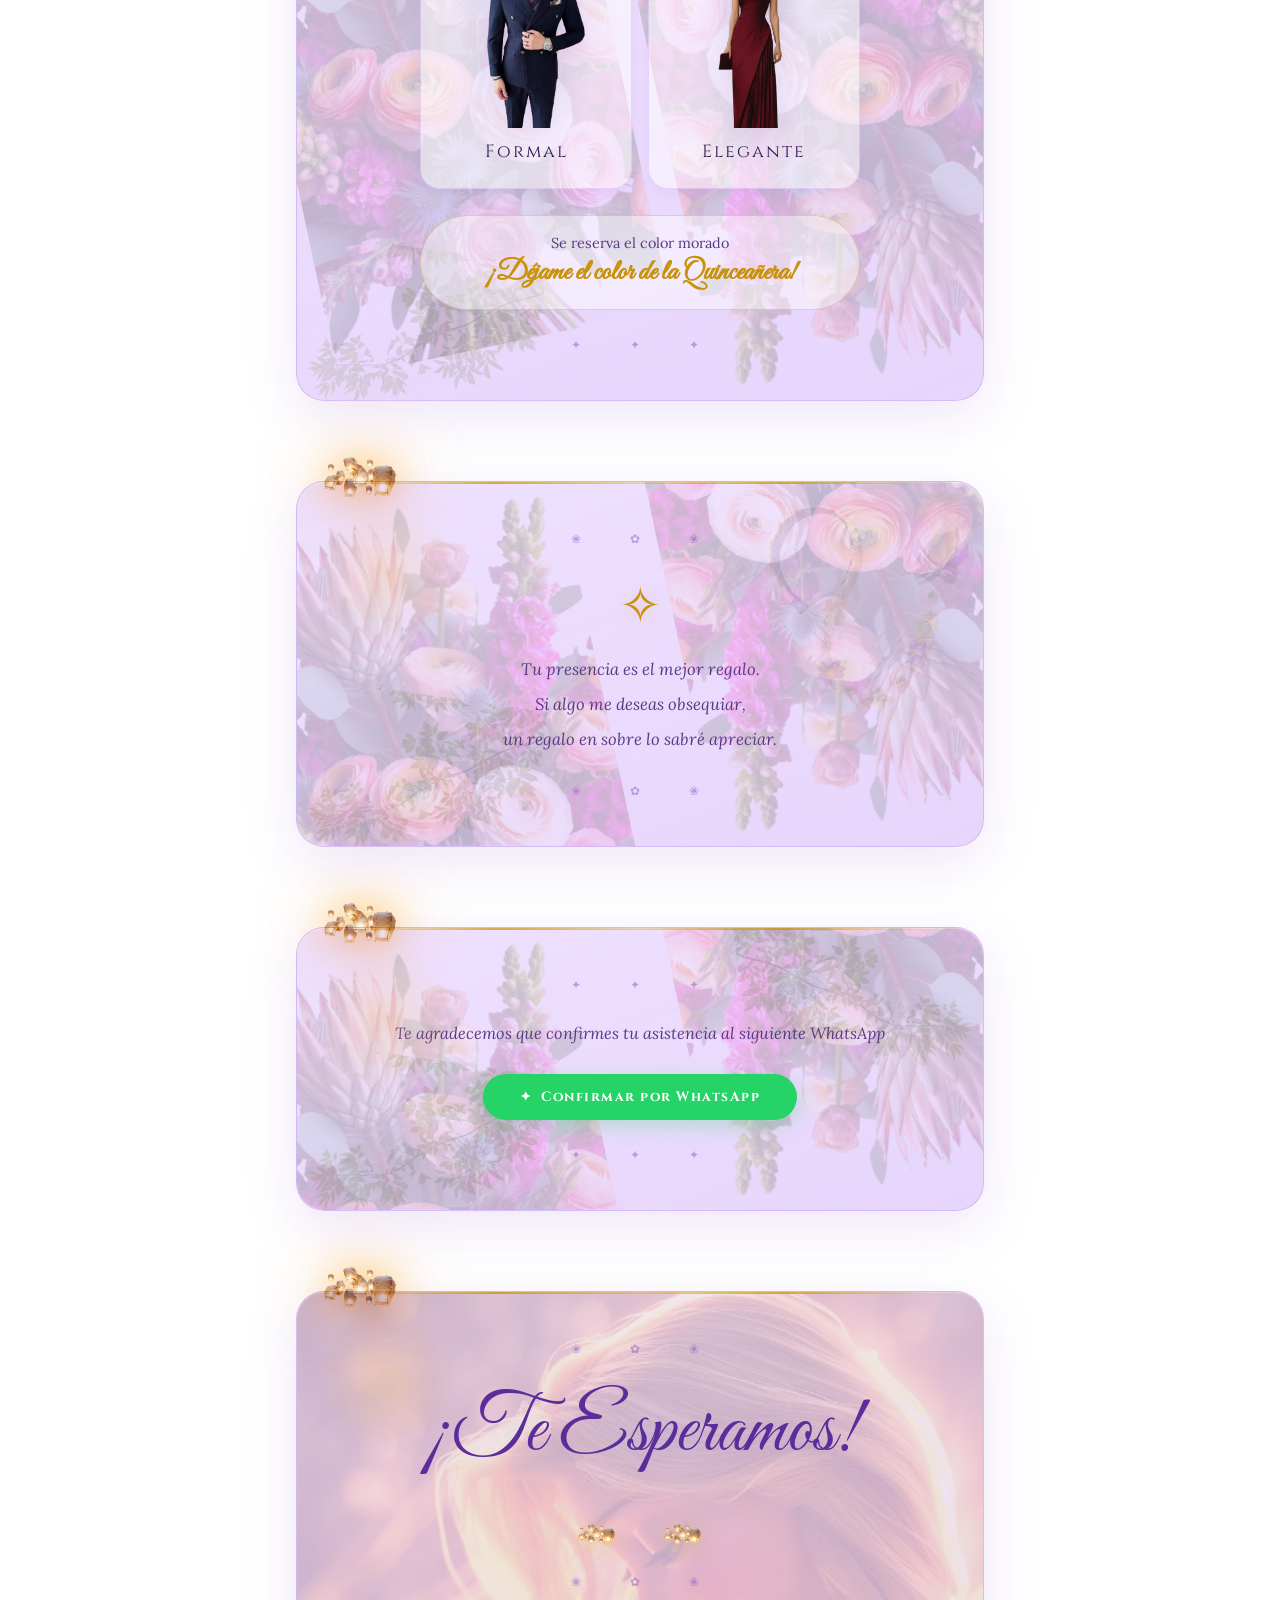
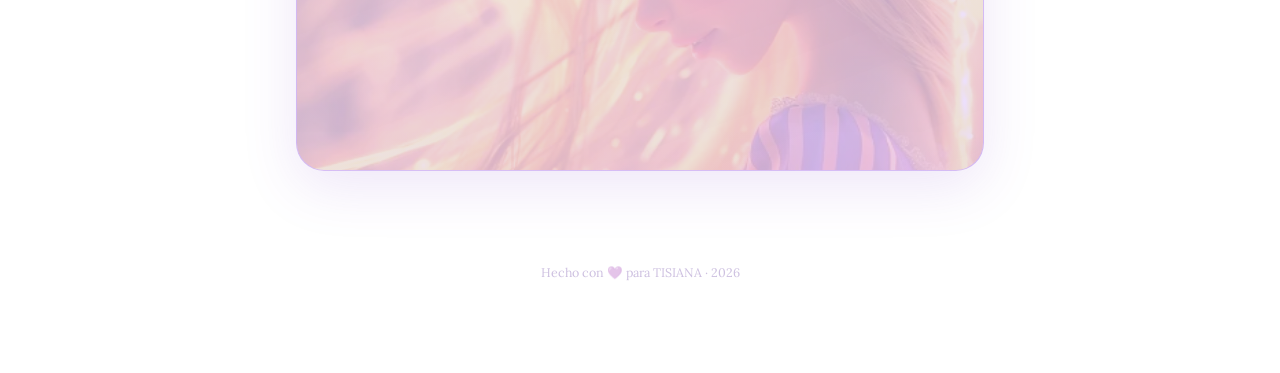
==== commit 8fc266b0: "Update index.html" ====
--- a/index.html
+++ b/index.html
@@ -39,7 +39,7 @@
                 <img src="flores.png"     class="cf-tl" alt=""/>
                 <img src="flores.png"     class="cf-br" alt=""/>
                 <img src="flores.png"     class="cf-tr" alt=""/>
-                <img src="flores.png"     class="cf-b1" alt=""/>
+                <img src="flores.png"     class="cf-bl" alt=""/>
             </div>
             <div class="card-content-z">
                 <div class="ornament">✦ &nbsp; ✦ &nbsp; ✦</div>
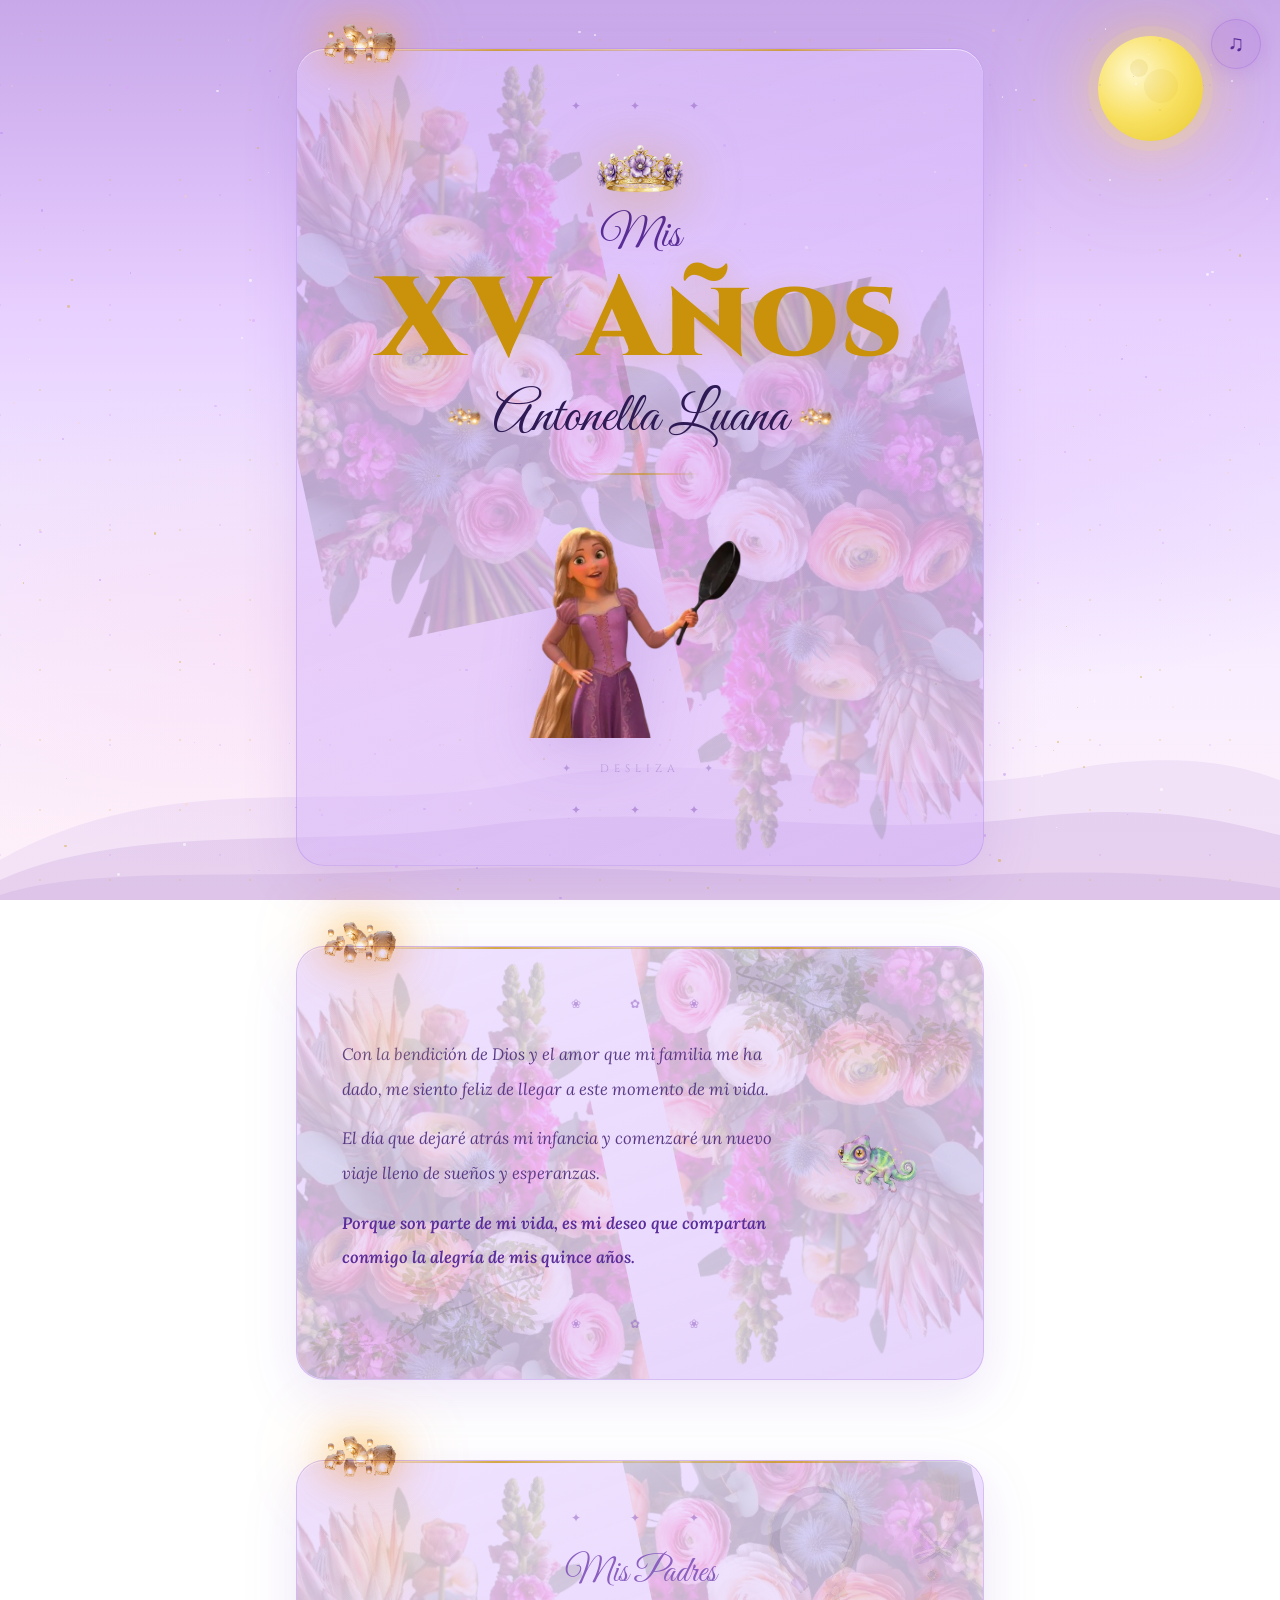
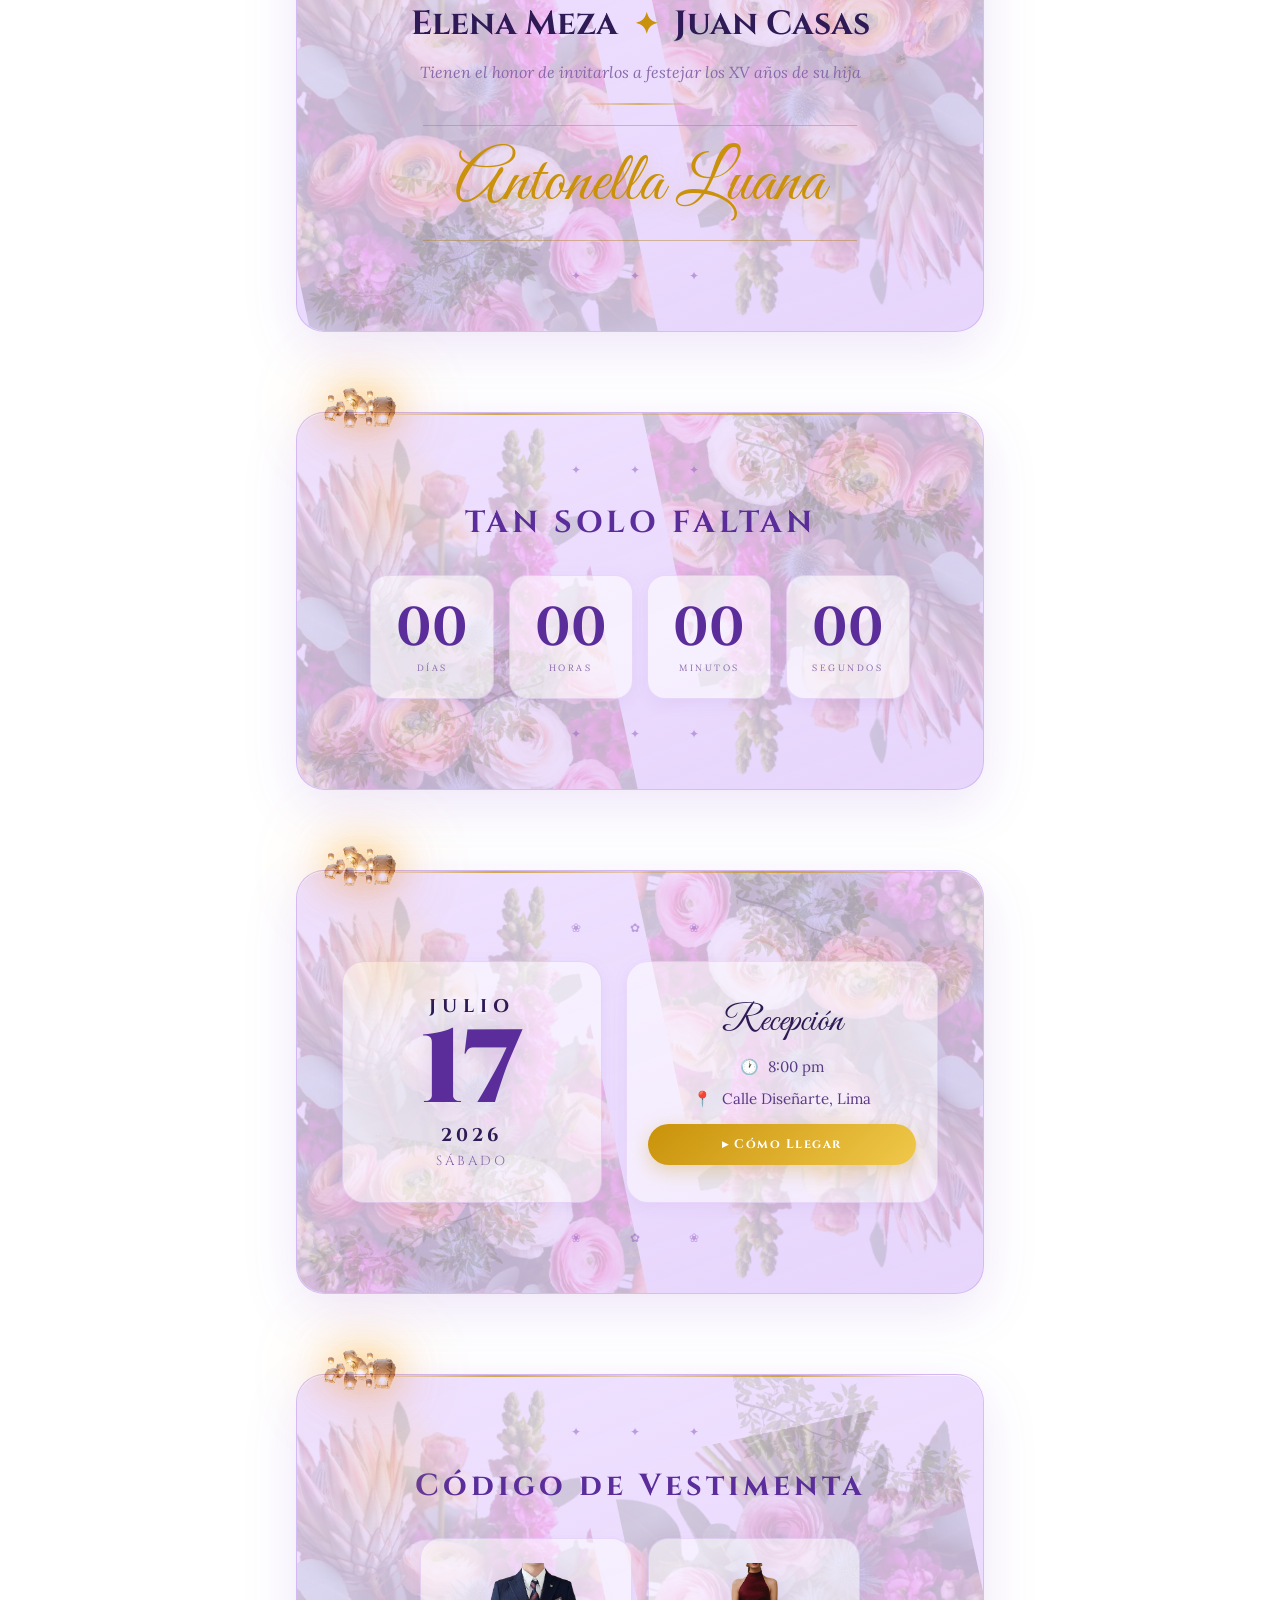
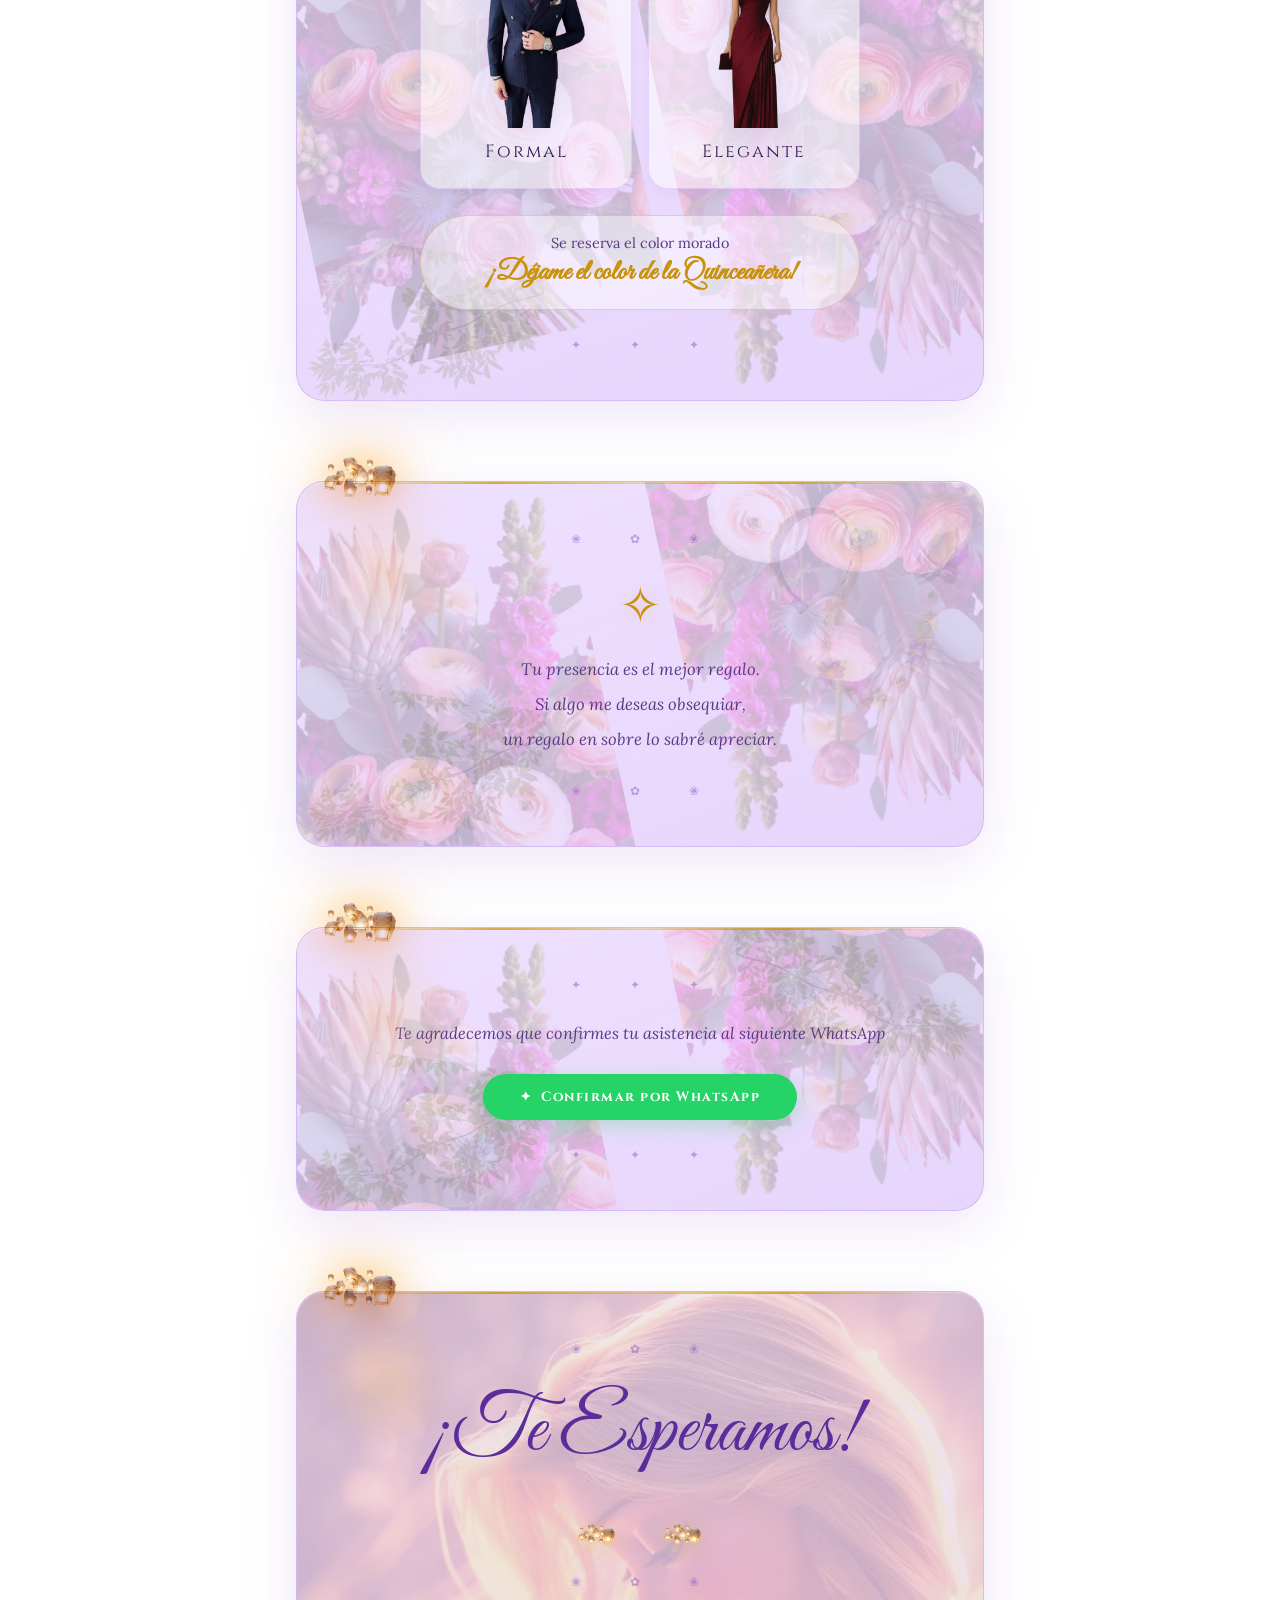
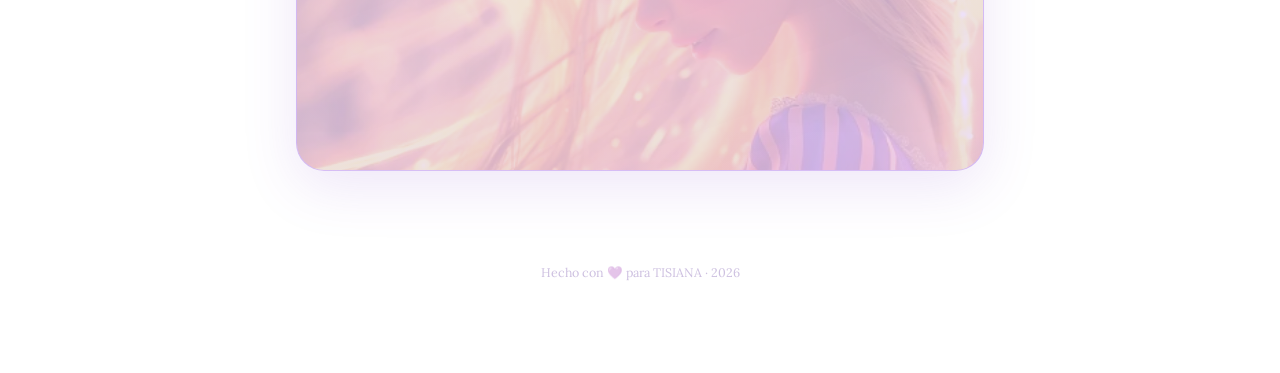
==== commit 4685506a: "Update index.html" ====
--- a/index.html
+++ b/index.html
@@ -38,8 +38,6 @@
             <div class="card-flora">
                 <img src="flores.png"     class="cf-tl" alt=""/>
                 <img src="flores.png"     class="cf-br" alt=""/>
-                <img src="flores.png"     class="cf-tr" alt=""/>
-                <img src="flores.png"     class="cf-bl" alt=""/>
             </div>
             <div class="card-content-z">
                 <div class="ornament">✦ &nbsp; ✦ &nbsp; ✦</div>
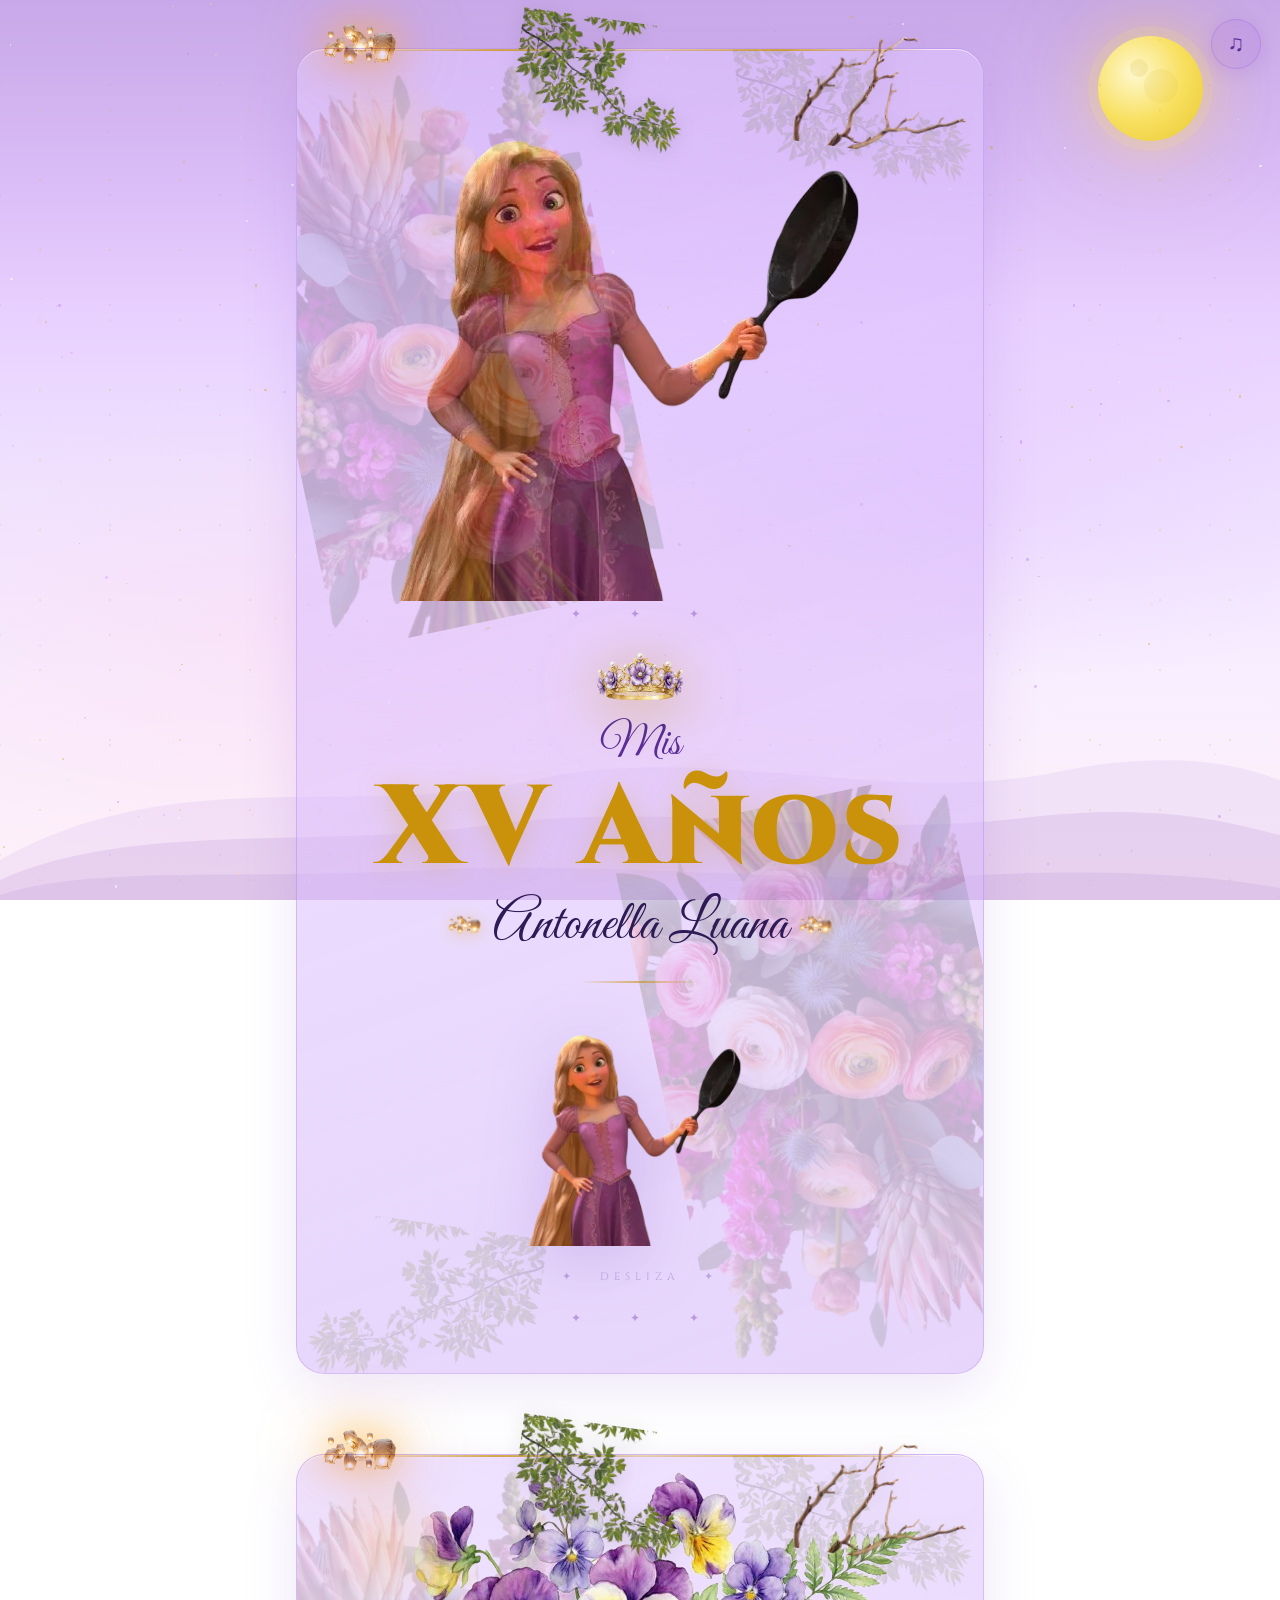
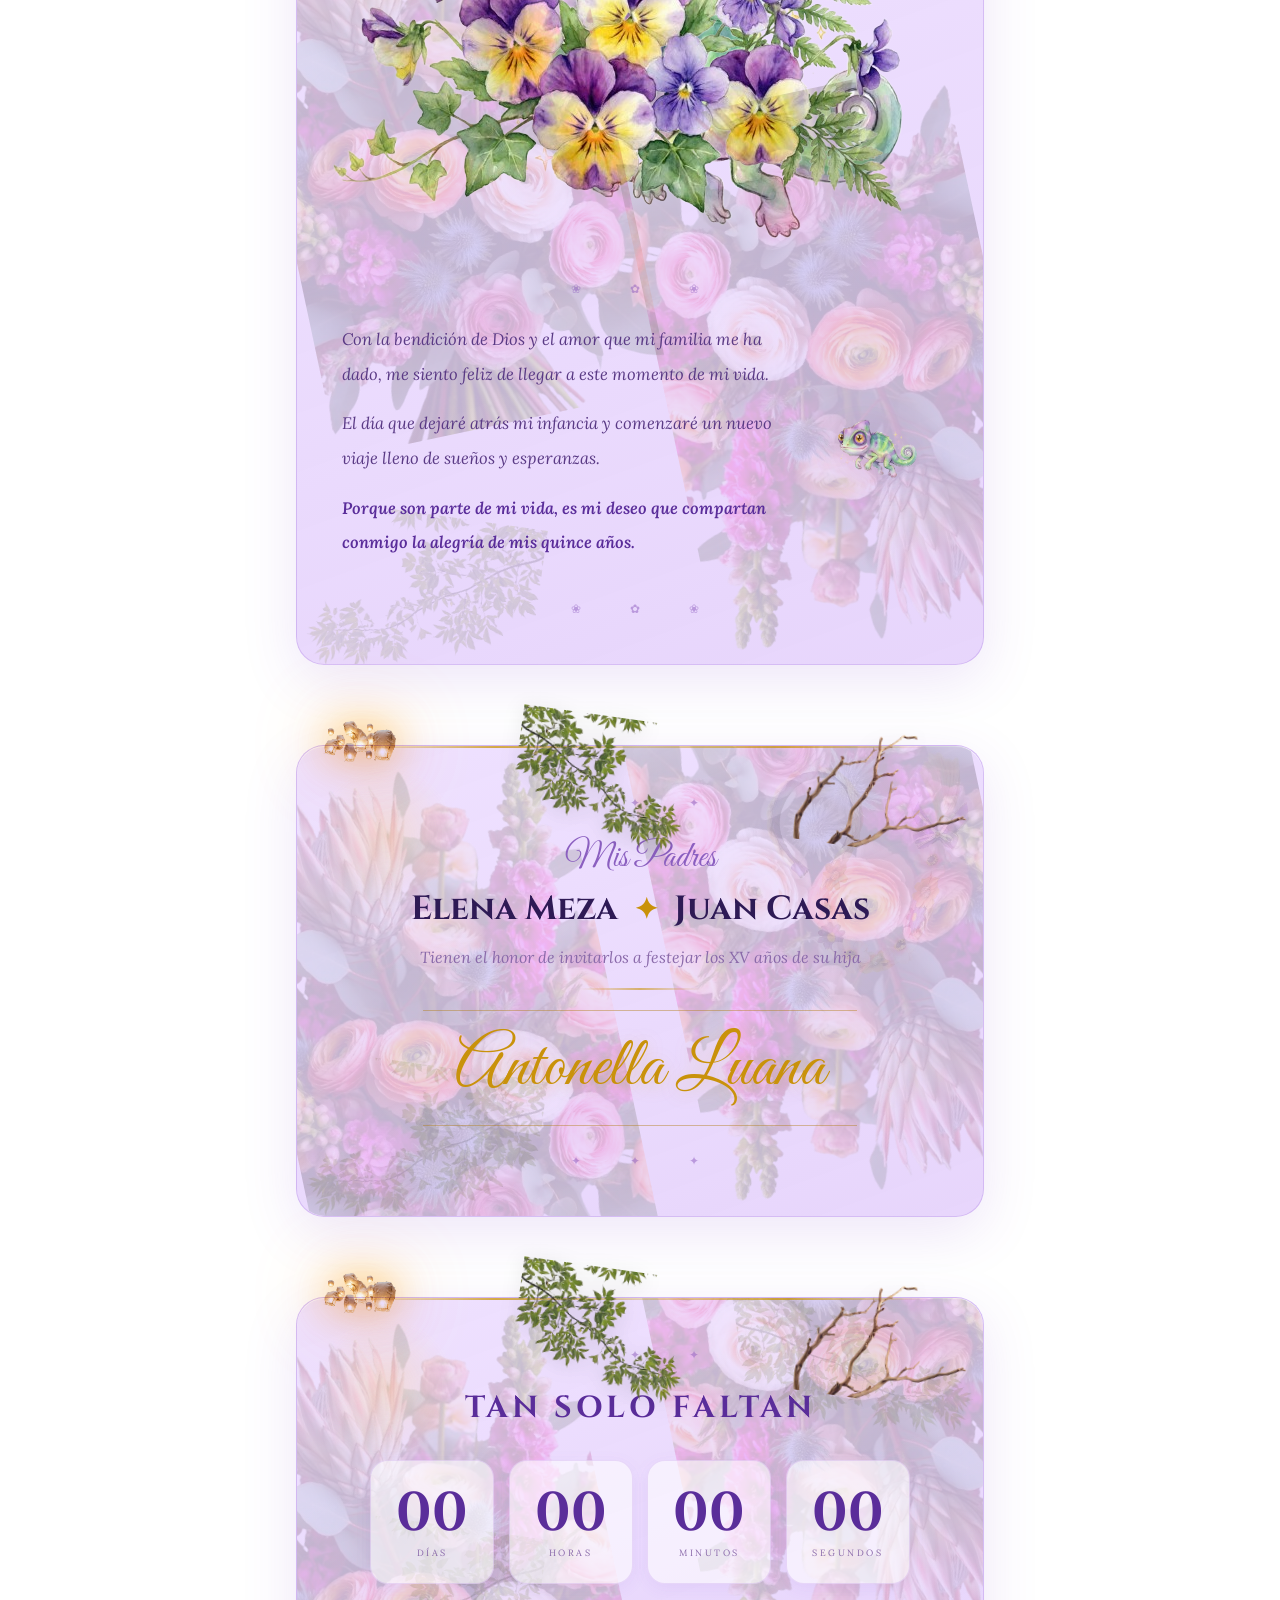
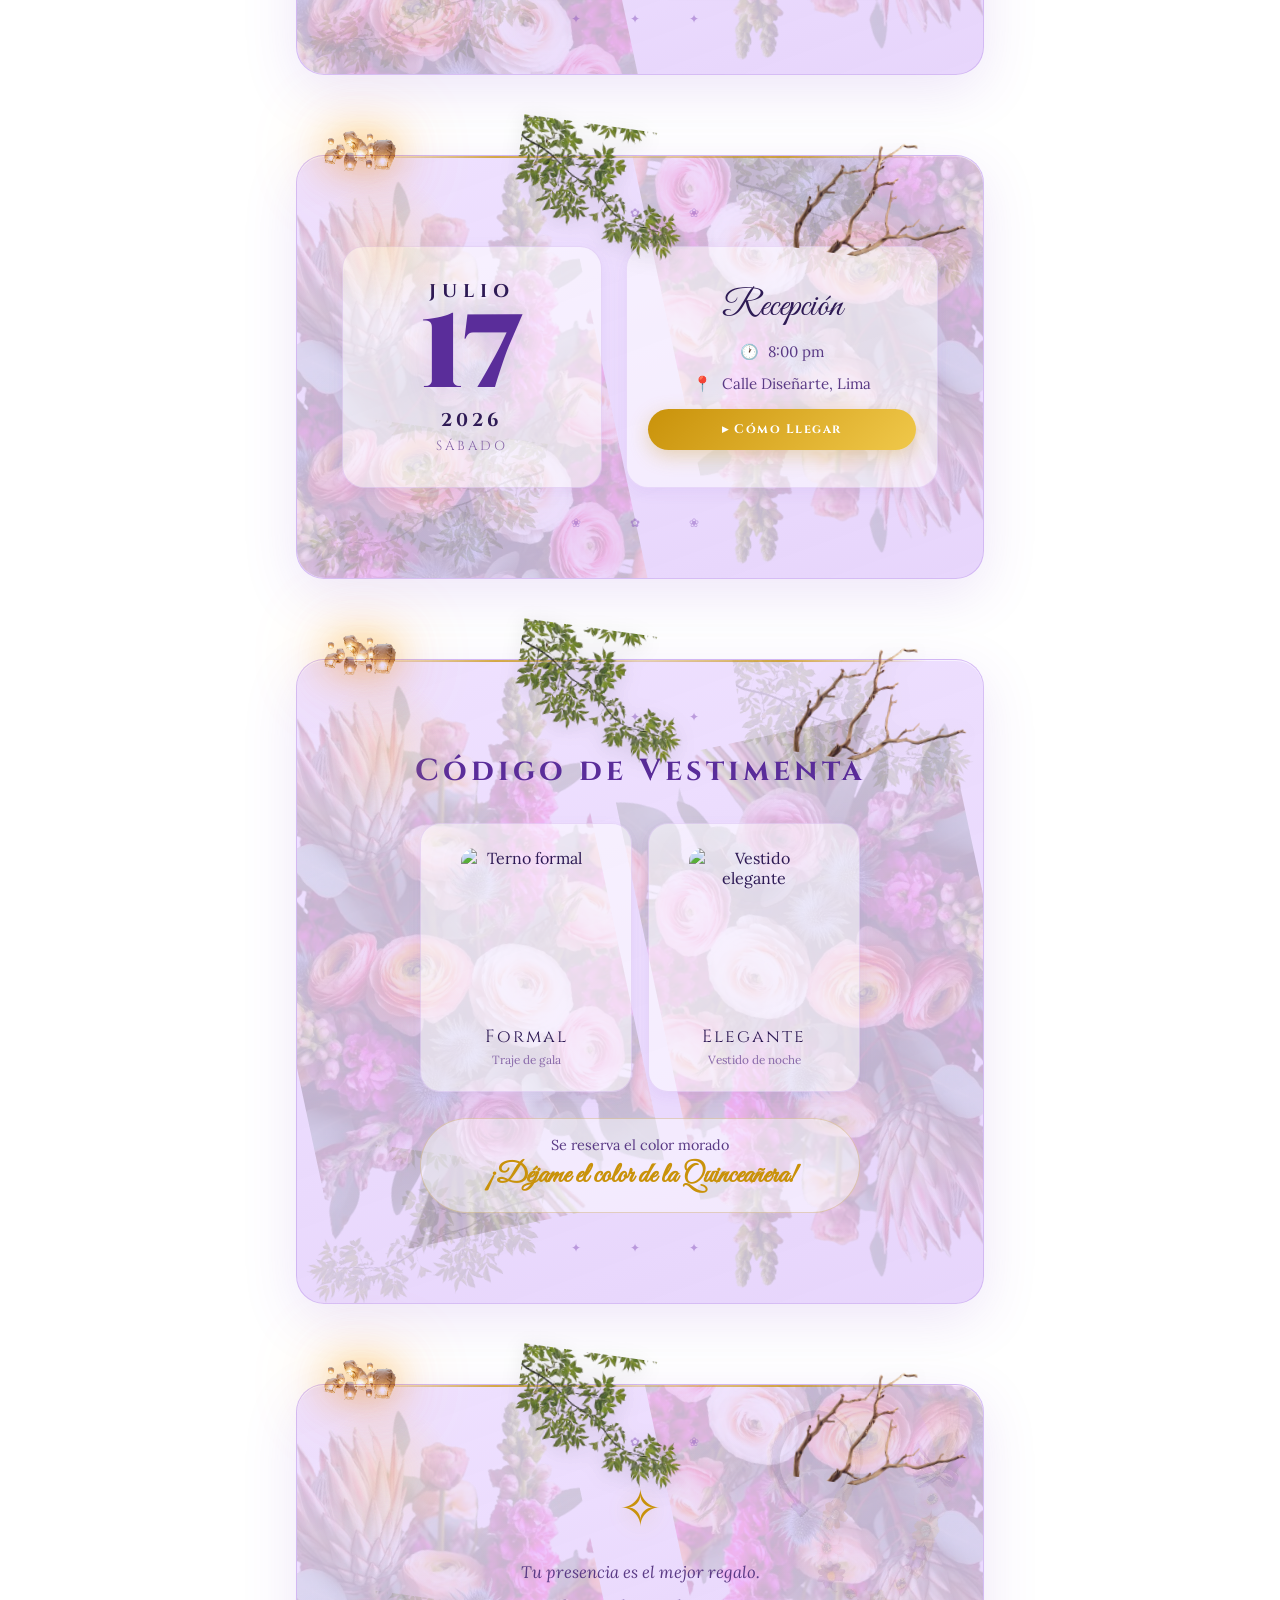
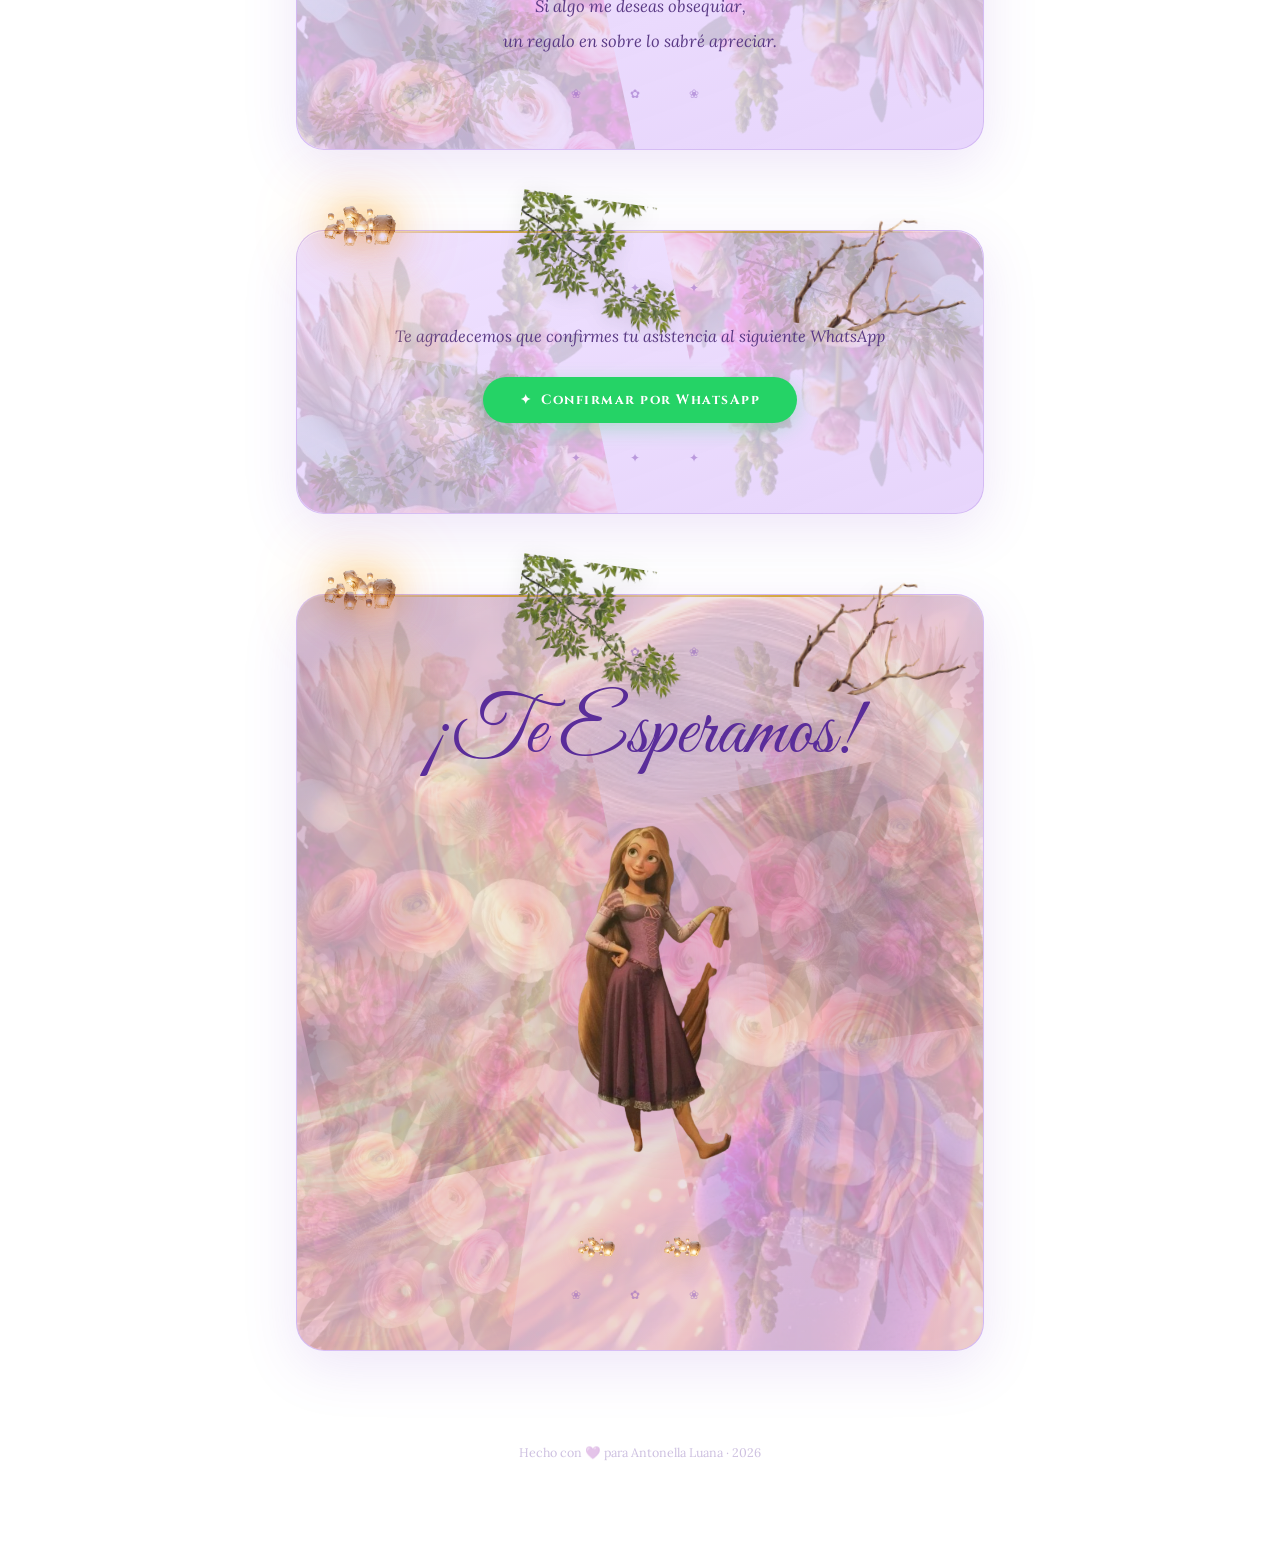
==== commit 143d52f2: "Update index.html" ====
--- a/index.html
+++ b/index.html
@@ -11,6 +11,7 @@
 <body>
 
 <div class="bg-scene">
+<div class="bg-scene-overlay"></div>
     <div class="moon"></div>
     <div class="landscape">
         <svg viewBox="0 0 1440 220" preserveAspectRatio="none" xmlns="http://www.w3.org/2000/svg">
@@ -29,15 +30,24 @@
 
     <!-- ══════ 1. HERO ══════ -->
     <section class="section">
+        <!-- Ramas abrazando el borde superior -->
+        <div class="rama-wrap">
+            <img src="rama-hojas.png" class="rama-l" alt=""/>
+            <img src="rama-seca.png"  class="rama-r" alt=""/>
+        </div>
         <!-- Farol grande esquina superior izquierda -->
         <div class="farol-glow"></div>
         <img src="rapunzel-farolito.png" class="farol-card" alt=""/>
 
         <div class="card-box hero-card">
+            <!-- Rapunzel de fondo en el hero -->
+            <img src="images/rapunzel.png" class="hero-bg-img" alt=""/>
             <!-- Fondo floral del bloque -->
             <div class="card-flora">
                 <img src="flores.png"     class="cf-tl" alt=""/>
                 <img src="flores.png"     class="cf-br" alt=""/>
+                <img src="rama-hojas.png" class="cf-tr" alt=""/>
+                <img src="rama-hojas.png" class="cf-bl" alt=""/>
             </div>
             <div class="card-content-z">
                 <div class="ornament">✦ &nbsp; ✦ &nbsp; ✦</div>
@@ -59,11 +69,19 @@
 
     <!-- ══════ 2. MENSAJE ══════ -->
     <section class="section">
-        <div class="farol-glow"></div>
-        <img src="rapunzel-farolito.png" class="farol-card" alt=""/>
-
-        <div class="card-box">
-            <div class="card-flora">
+        <div class="rama-wrap">
+            <img src="rama-hojas.png" class="rama-l" alt=""/>
+            <img src="rama-seca.png"  class="rama-r" alt=""/>
+        </div>
+        <div class="farol-glow"></div>
+        <img src="rapunzel-farolito.png" class="farol-card" alt=""/>
+
+        <div class="card-box message-card">
+            <!-- Pascal de fondo en la sección mensaje -->
+            <img src="images/pascal.png" class="pascal-bg-img" alt=""/>
+            <!-- flores.png de images/ como fondo que llena la sección -->
+            <div class="card-flora">
+                <img src="images/flores.png" class="cf-fill" alt=""/>
                 <img src="flores.png"     class="cf-tl" alt=""/>
                 <img src="flores.png"     class="cf-br" alt=""/>
                 <img src="rama-hojas.png" class="cf-tr" alt=""/>
@@ -86,6 +104,10 @@
 
     <!-- ══════ 3. PADRES ══════ -->
     <section class="section">
+        <div class="rama-wrap">
+            <img src="rama-hojas.png" class="rama-l" alt=""/>
+            <img src="rama-seca.png"  class="rama-r" alt=""/>
+        </div>
         <div class="farol-glow"></div>
         <img src="rapunzel-farolito.png" class="farol-card" alt=""/>
 
@@ -110,6 +132,10 @@
 
     <!-- ══════ 4. COUNTDOWN ══════ -->
     <section class="section">
+        <div class="rama-wrap">
+            <img src="rama-hojas.png" class="rama-l" alt=""/>
+            <img src="rama-seca.png"  class="rama-r" alt=""/>
+        </div>
         <div class="farol-glow"></div>
         <img src="rapunzel-farolito.png" class="farol-card" alt=""/>
 
@@ -136,6 +162,10 @@
 
     <!-- ══════ 5. FECHA Y LUGAR ══════ -->
     <section class="section">
+        <div class="rama-wrap">
+            <img src="rama-hojas.png" class="rama-l" alt=""/>
+            <img src="rama-seca.png"  class="rama-r" alt=""/>
+        </div>
         <div class="farol-glow"></div>
         <img src="rapunzel-farolito.png" class="farol-card" alt=""/>
 
@@ -169,6 +199,10 @@
 
     <!-- ══════ 6. VESTIMENTA ══════ -->
     <section class="section">
+        <div class="rama-wrap">
+            <img src="rama-hojas.png" class="rama-l" alt=""/>
+            <img src="rama-seca.png"  class="rama-r" alt=""/>
+        </div>
         <div class="farol-glow"></div>
         <img src="rapunzel-farolito.png" class="farol-card" alt=""/>
 
@@ -184,12 +218,14 @@
                 <h2 class="section-title">Código de Vestimenta</h2>
                 <div class="dresscode-grid">
                     <div class="dc-item">
-                        <img src="images/terno.png"   class="dc-photo" alt="Terno formal"/>
+                        <img src="terno.png"   class="dc-photo" alt="Terno formal"/>
                         <p class="dc-title">Formal</p>
+                        <p class="dc-sub">Traje de gala</p>
                     </div>
                     <div class="dc-item">
-                        <img src="images/vestido.png" class="dc-photo" alt="Vestido elegante"/>
+                        <img src="vestido.png" class="dc-photo" alt="Vestido elegante"/>
                         <p class="dc-title">Elegante</p>
+                        <p class="dc-sub">Vestido de noche</p>
                     </div>
                 </div>
                 <div class="dresscode-note">
@@ -203,6 +239,10 @@
 
     <!-- ══════ 7. REGALO ══════ -->
     <section class="section">
+        <div class="rama-wrap">
+            <img src="rama-hojas.png" class="rama-l" alt=""/>
+            <img src="rama-seca.png"  class="rama-r" alt=""/>
+        </div>
         <div class="farol-glow"></div>
         <img src="rapunzel-farolito.png" class="farol-card" alt=""/>
 
@@ -224,6 +264,10 @@
 
     <!-- ══════ 8. RSVP ══════ -->
     <section class="section">
+        <div class="rama-wrap">
+            <img src="rama-hojas.png" class="rama-l" alt=""/>
+            <img src="rama-seca.png"  class="rama-r" alt=""/>
+        </div>
         <div class="farol-glow"></div>
         <img src="rapunzel-farolito.png" class="farol-card" alt=""/>
 
@@ -245,16 +289,28 @@
 
     <!-- ══════ 9. CIERRE ══════ -->
     <section class="section">
+        <div class="rama-wrap">
+            <img src="rama-hojas.png" class="rama-l" alt=""/>
+            <img src="rama-seca.png"  class="rama-r" alt=""/>
+        </div>
         <div class="farol-glow"></div>
         <img src="rapunzel-farolito.png" class="farol-card" alt=""/>
 
         <div class="card-box closing-card">
+            <!-- Flora de fondo -->
+            <div class="card-flora">
+                <img src="flores.png" class="cf-tl" alt=""/>
+                <img src="flores.png" class="cf-br" alt=""/>
+                <img src="flores.png" class="cf-tr" alt=""/>
+                <img src="flores.png" class="cf-bl" alt=""/>
+            </div>
             <!-- Rapunzel dorada: inset:0 + object-fit:cover = llena TODO el bloque -->
             <img src="rapunzel-dorada.png" class="rapunzel-bg" alt=""/>
 
             <div class="closing-content">
                 <div class="ornament">❀ &nbsp; ✿ &nbsp; ❀</div>
                 <span class="closing-title">¡Te Esperamos!</span>
+                <img src="rapunzel-pie.png" alt="Rapunzel" class="closing-rapunzel"/>
                 <div class="closing-lanterns">
                     <img src="rapunzel-farolito.png" alt=""/>
                     <img src="rapunzel-farolito.png" alt=""/>
@@ -264,7 +320,7 @@
         </div>
     </section>
 
-    <footer class="footer">Hecho con 💜 para TISIANA · 2026</footer>
+    <footer class="footer">Hecho con 💜 para Antonella Luana · 2026</footer>
 </div>
 
 <script>
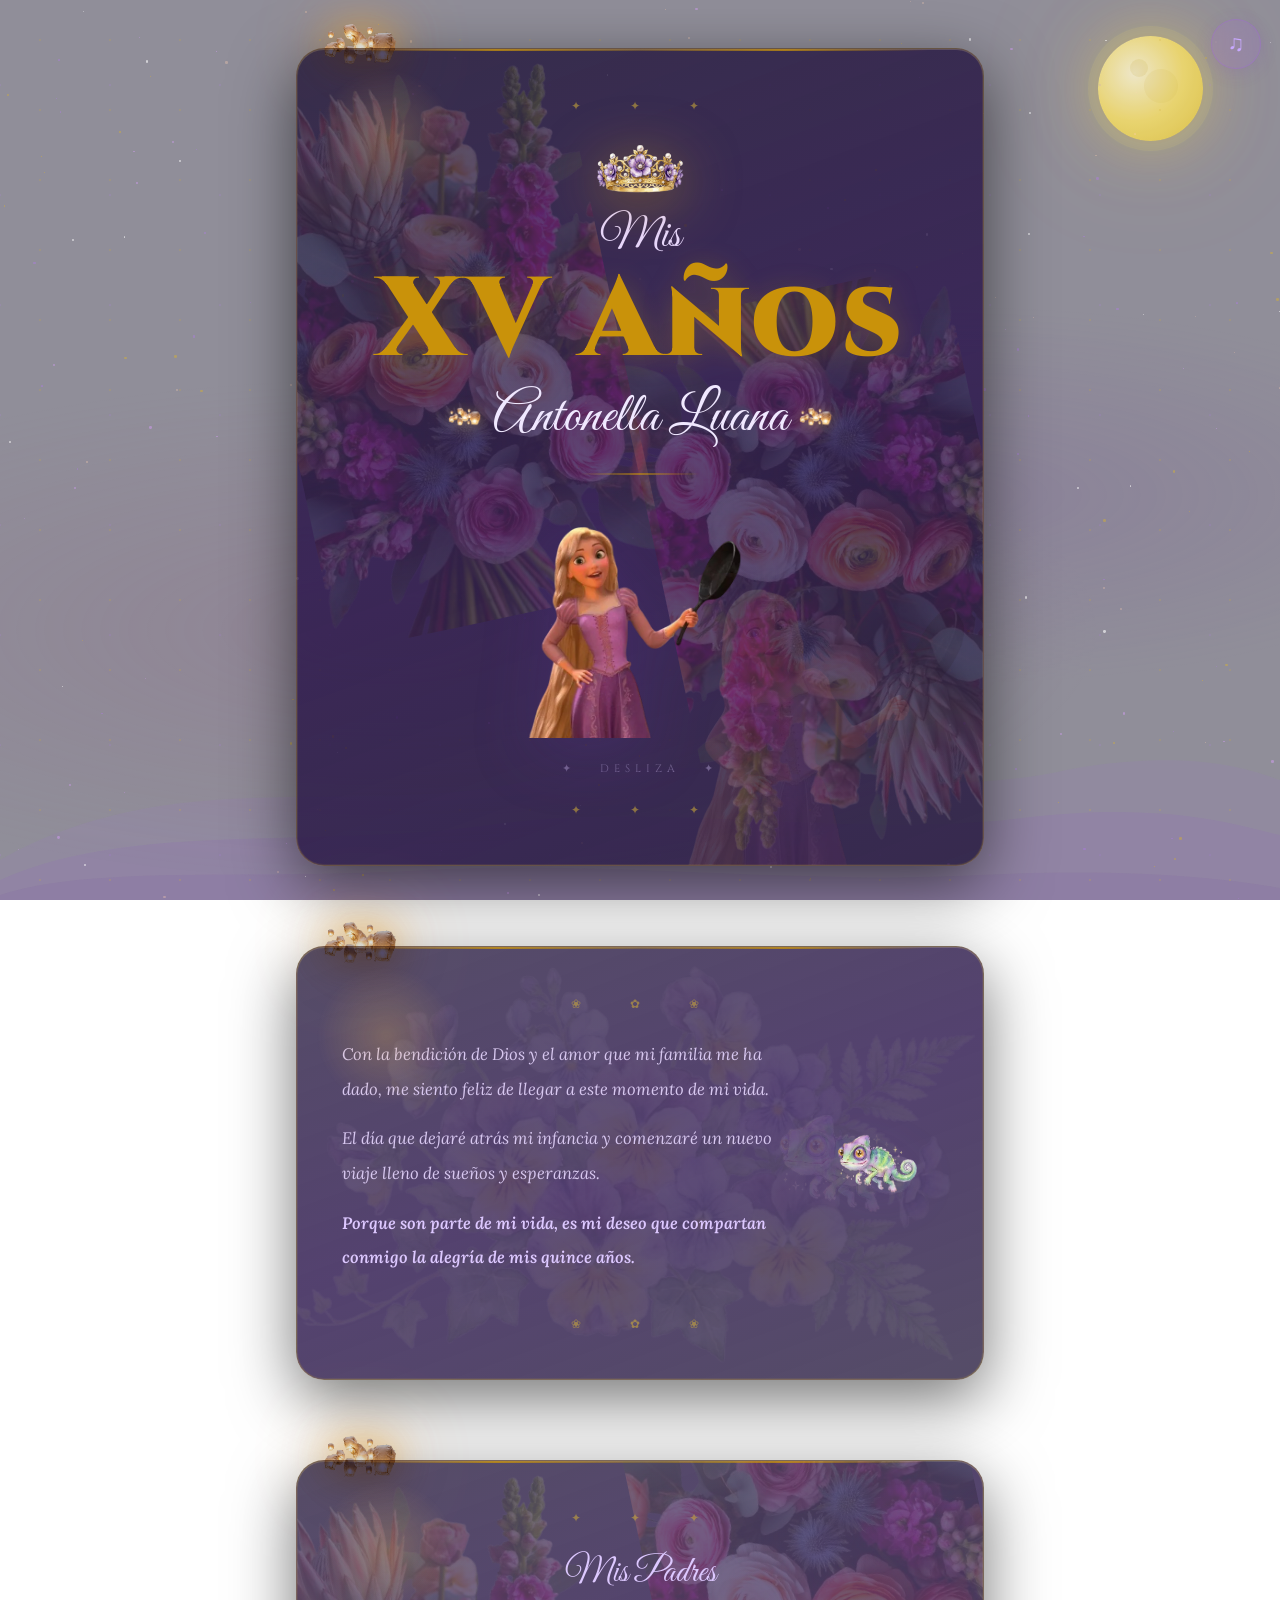
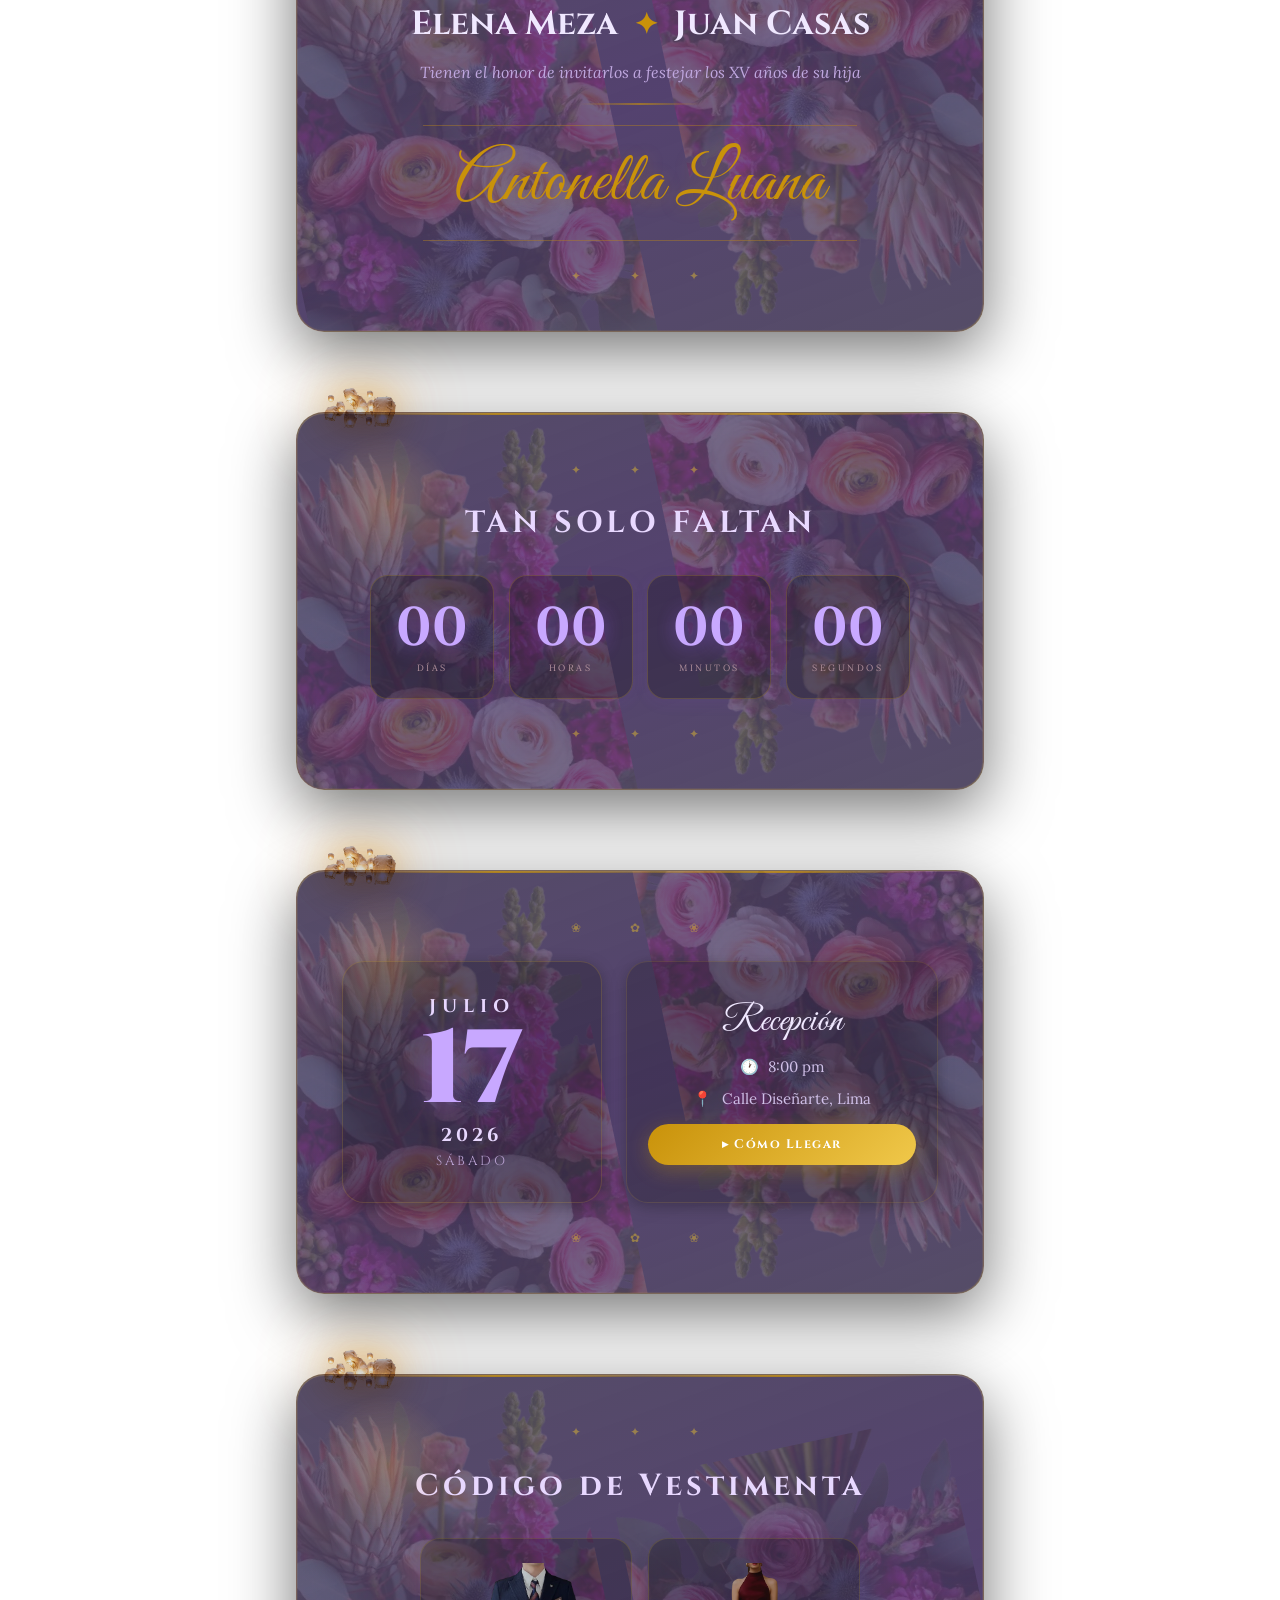
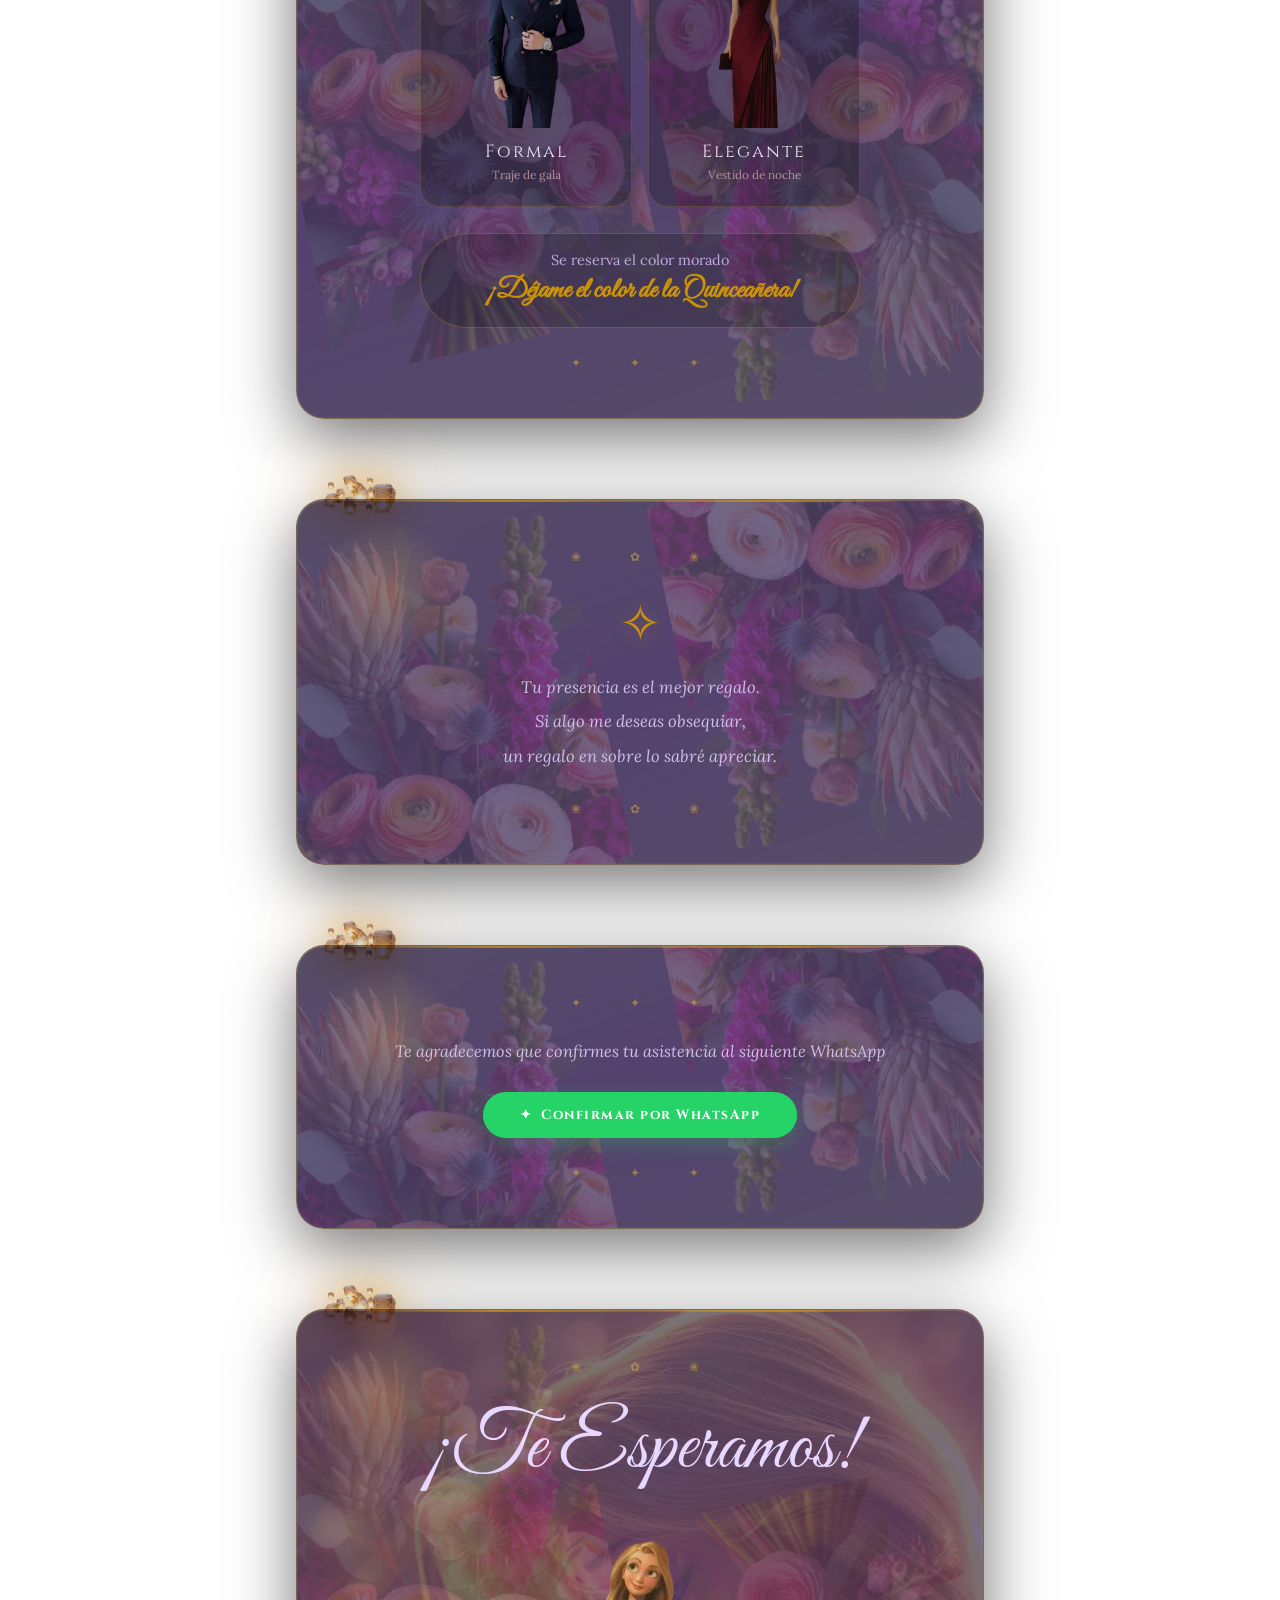
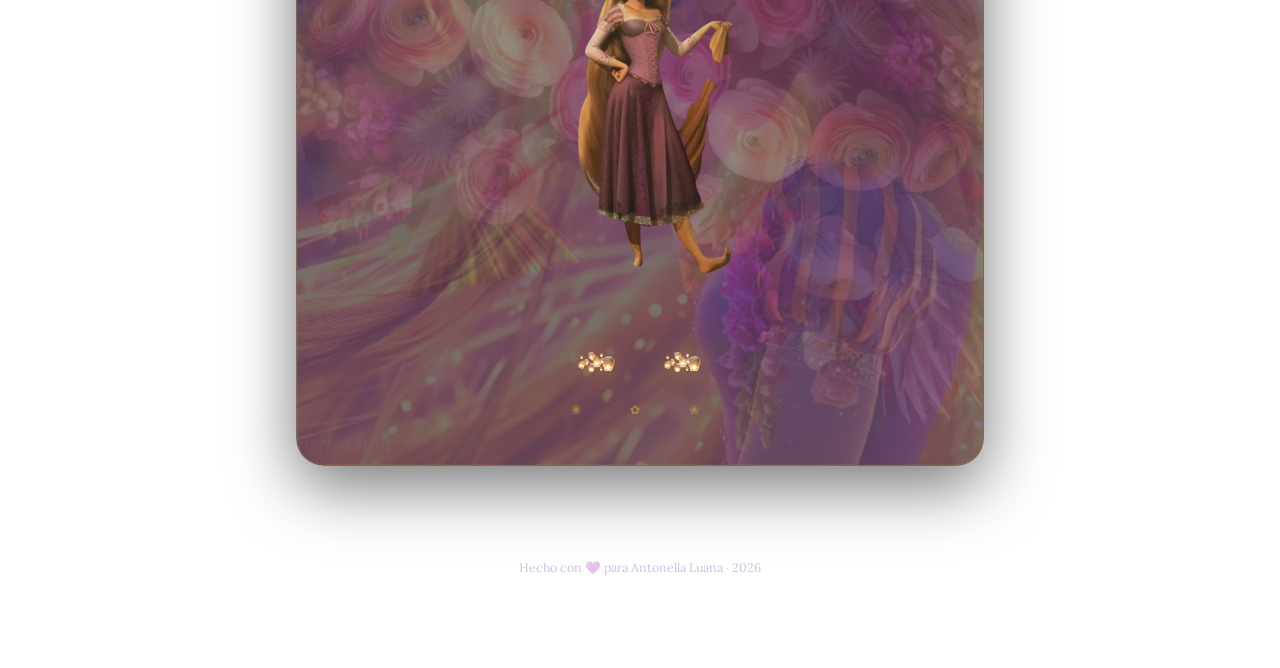
==== commit be29b65a: "Update index.html" ====
--- a/index.html
+++ b/index.html
@@ -30,11 +30,6 @@
 
     <!-- ══════ 1. HERO ══════ -->
     <section class="section">
-        <!-- Ramas abrazando el borde superior -->
-        <div class="rama-wrap">
-            <img src="rama-hojas.png" class="rama-l" alt=""/>
-            <img src="rama-seca.png"  class="rama-r" alt=""/>
-        </div>
         <!-- Farol grande esquina superior izquierda -->
         <div class="farol-glow"></div>
         <img src="rapunzel-farolito.png" class="farol-card" alt=""/>
@@ -46,8 +41,6 @@
             <div class="card-flora">
                 <img src="flores.png"     class="cf-tl" alt=""/>
                 <img src="flores.png"     class="cf-br" alt=""/>
-                <img src="rama-hojas.png" class="cf-tr" alt=""/>
-                <img src="rama-hojas.png" class="cf-bl" alt=""/>
             </div>
             <div class="card-content-z">
                 <div class="ornament">✦ &nbsp; ✦ &nbsp; ✦</div>
@@ -69,10 +62,6 @@
 
     <!-- ══════ 2. MENSAJE ══════ -->
     <section class="section">
-        <div class="rama-wrap">
-            <img src="rama-hojas.png" class="rama-l" alt=""/>
-            <img src="rama-seca.png"  class="rama-r" alt=""/>
-        </div>
         <div class="farol-glow"></div>
         <img src="rapunzel-farolito.png" class="farol-card" alt=""/>
 
@@ -82,10 +71,6 @@
             <!-- flores.png de images/ como fondo que llena la sección -->
             <div class="card-flora">
                 <img src="images/flores.png" class="cf-fill" alt=""/>
-                <img src="flores.png"     class="cf-tl" alt=""/>
-                <img src="flores.png"     class="cf-br" alt=""/>
-                <img src="rama-hojas.png" class="cf-tr" alt=""/>
-                <img src="rama-hojas.png" class="cf-bl" alt=""/>
             </div>
             <div class="card-content-z">
                 <div class="ornament">❀ &nbsp; ✿ &nbsp; ❀</div>
@@ -104,10 +89,6 @@
 
     <!-- ══════ 3. PADRES ══════ -->
     <section class="section">
-        <div class="rama-wrap">
-            <img src="rama-hojas.png" class="rama-l" alt=""/>
-            <img src="rama-seca.png"  class="rama-r" alt=""/>
-        </div>
         <div class="farol-glow"></div>
         <img src="rapunzel-farolito.png" class="farol-card" alt=""/>
 
@@ -115,8 +96,6 @@
             <div class="card-flora">
                 <img src="flores.png"        class="cf-tl" alt=""/>
                 <img src="flores.png"        class="cf-br" alt=""/>
-                <img src="trenza-flores.png" class="cf-tr" alt=""/>
-                <img src="rama-hojas.png"    class="cf-bl" alt=""/>
             </div>
             <div class="card-content-z">
                 <div class="ornament">✦ &nbsp; ✦ &nbsp; ✦</div>
@@ -132,10 +111,6 @@
 
     <!-- ══════ 4. COUNTDOWN ══════ -->
     <section class="section">
-        <div class="rama-wrap">
-            <img src="rama-hojas.png" class="rama-l" alt=""/>
-            <img src="rama-seca.png"  class="rama-r" alt=""/>
-        </div>
         <div class="farol-glow"></div>
         <img src="rapunzel-farolito.png" class="farol-card" alt=""/>
 
@@ -143,8 +118,6 @@
             <div class="card-flora">
                 <img src="flores.png"     class="cf-tl" alt=""/>
                 <img src="flores.png"     class="cf-br" alt=""/>
-                <img src="rama-hojas.png" class="cf-tr" alt=""/>
-                <img src="rama-hojas.png" class="cf-bl" alt=""/>
             </div>
             <div class="card-content-z">
                 <div class="ornament">✦ &nbsp; ✦ &nbsp; ✦</div>
@@ -162,10 +135,6 @@
 
     <!-- ══════ 5. FECHA Y LUGAR ══════ -->
     <section class="section">
-        <div class="rama-wrap">
-            <img src="rama-hojas.png" class="rama-l" alt=""/>
-            <img src="rama-seca.png"  class="rama-r" alt=""/>
-        </div>
         <div class="farol-glow"></div>
         <img src="rapunzel-farolito.png" class="farol-card" alt=""/>
 
@@ -173,8 +142,6 @@
             <div class="card-flora">
                 <img src="flores.png"     class="cf-tl" alt=""/>
                 <img src="flores.png"     class="cf-br" alt=""/>
-                <img src="rama-hojas.png" class="cf-tr" alt=""/>
-                <img src="rama-hojas.png" class="cf-bl" alt=""/>
             </div>
             <div class="card-content-z">
                 <div class="ornament">❀ &nbsp; ✿ &nbsp; ❀</div>
@@ -199,10 +166,6 @@
 
     <!-- ══════ 6. VESTIMENTA ══════ -->
     <section class="section">
-        <div class="rama-wrap">
-            <img src="rama-hojas.png" class="rama-l" alt=""/>
-            <img src="rama-seca.png"  class="rama-r" alt=""/>
-        </div>
         <div class="farol-glow"></div>
         <img src="rapunzel-farolito.png" class="farol-card" alt=""/>
 
@@ -210,20 +173,18 @@
             <div class="card-flora">
                 <img src="flores.png"     class="cf-tl" alt=""/>
                 <img src="flores.png"     class="cf-br" alt=""/>
-                <img src="rama-hojas.png" class="cf-tr" alt=""/>
-                <img src="rama-hojas.png" class="cf-bl" alt=""/>
             </div>
             <div class="card-content-z">
                 <div class="ornament">✦ &nbsp; ✦ &nbsp; ✦</div>
                 <h2 class="section-title">Código de Vestimenta</h2>
                 <div class="dresscode-grid">
                     <div class="dc-item">
-                        <img src="terno.png"   class="dc-photo" alt="Terno formal"/>
+                        <img src="images/terno.png"   class="dc-photo" alt="Terno formal"/>
                         <p class="dc-title">Formal</p>
                         <p class="dc-sub">Traje de gala</p>
                     </div>
                     <div class="dc-item">
-                        <img src="vestido.png" class="dc-photo" alt="Vestido elegante"/>
+                        <img src="images/vestido.png" class="dc-photo" alt="Vestido elegante"/>
                         <p class="dc-title">Elegante</p>
                         <p class="dc-sub">Vestido de noche</p>
                     </div>
@@ -239,10 +200,6 @@
 
     <!-- ══════ 7. REGALO ══════ -->
     <section class="section">
-        <div class="rama-wrap">
-            <img src="rama-hojas.png" class="rama-l" alt=""/>
-            <img src="rama-seca.png"  class="rama-r" alt=""/>
-        </div>
         <div class="farol-glow"></div>
         <img src="rapunzel-farolito.png" class="farol-card" alt=""/>
 
@@ -250,8 +207,6 @@
             <div class="card-flora">
                 <img src="flores.png"        class="cf-tl" alt=""/>
                 <img src="flores.png"        class="cf-br" alt=""/>
-                <img src="trenza-flores.png" class="cf-tr" alt=""/>
-                <img src="rama-hojas.png"    class="cf-bl" alt=""/>
             </div>
             <div class="card-content-z">
                 <div class="ornament">❀ &nbsp; ✿ &nbsp; ❀</div>
@@ -264,10 +219,6 @@
 
     <!-- ══════ 8. RSVP ══════ -->
     <section class="section">
-        <div class="rama-wrap">
-            <img src="rama-hojas.png" class="rama-l" alt=""/>
-            <img src="rama-seca.png"  class="rama-r" alt=""/>
-        </div>
         <div class="farol-glow"></div>
         <img src="rapunzel-farolito.png" class="farol-card" alt=""/>
 
@@ -275,8 +226,6 @@
             <div class="card-flora">
                 <img src="flores.png"     class="cf-tl" alt=""/>
                 <img src="flores.png"     class="cf-br" alt=""/>
-                <img src="rama-hojas.png" class="cf-tr" alt=""/>
-                <img src="rama-hojas.png" class="cf-bl" alt=""/>
             </div>
             <div class="card-content-z">
                 <div class="ornament">✦ &nbsp; ✦ &nbsp; ✦</div>
@@ -289,10 +238,6 @@
 
     <!-- ══════ 9. CIERRE ══════ -->
     <section class="section">
-        <div class="rama-wrap">
-            <img src="rama-hojas.png" class="rama-l" alt=""/>
-            <img src="rama-seca.png"  class="rama-r" alt=""/>
-        </div>
         <div class="farol-glow"></div>
         <img src="rapunzel-farolito.png" class="farol-card" alt=""/>
 
@@ -301,8 +246,6 @@
             <div class="card-flora">
                 <img src="flores.png" class="cf-tl" alt=""/>
                 <img src="flores.png" class="cf-br" alt=""/>
-                <img src="flores.png" class="cf-tr" alt=""/>
-                <img src="flores.png" class="cf-bl" alt=""/>
             </div>
             <!-- Rapunzel dorada: inset:0 + object-fit:cover = llena TODO el bloque -->
             <img src="rapunzel-dorada.png" class="rapunzel-bg" alt=""/>
--- a/styles.css
+++ b/styles.css
@@ -7,11 +7,12 @@
     --gold:       #c9920a;
     --gold-light: #f0c84a;
     --gold-glow:  rgba(200,150,20,.4);
-    --lila-deep:  #5a2d9a;
-    --lila-mid:   #8b5fc0;
-    --text-dark:  #2e1a55;
-    --text-mid:   #5a3a85;
-    --text-soft:  #8a6aaa;
+    --lila-deep:  #c8a8ff;
+    --lila-mid:   #ddc8ff;
+    --text-dark:  #f0e8ff;
+    --text-mid:   #d8c8f0;
+    --text-soft:  #b8a0d0;
+    --cream:      #f5f0ff;
 }
 
 html { scroll-behavior: smooth; }
@@ -30,10 +31,17 @@
     position: fixed;
     inset: 0;
     z-index: 0;
-    background: linear-gradient(180deg,
-        #c8a8e8 0%, #d8baf5 18%, #e8d0ff 35%,
-        #f0e4ff 55%, #f8eeff 75%, #fff0f8 100%);
+    background:
+        url('fondo-rapunzel.webp') center center / cover no-repeat;
     overflow: hidden;
+}
+/* Overlay oscuro sobre el fondo para premium y legibilidad */
+.bg-scene-overlay {
+    position: fixed;
+    inset: 0;
+    z-index: 0;
+    background: rgba(10, 5, 30, 0.45);
+    pointer-events: none;
 }
 .bg-scene::before {
     content: '';
@@ -155,18 +163,20 @@
 .card-box {
     position: relative;
     border-radius: 28px;
-    border: 1.5px solid rgba(160,110,220,.3);
+    border: 1.5px solid rgba(212,175,55,.3);
     padding: 3rem 2.8rem;
     box-shadow:
-        0 16px 55px rgba(120,60,200,.13),
-        inset 0 1px 0 rgba(255,255,255,.6);
-    overflow: hidden; /* clave para que las imágenes de fondo no se salgan */
-    backdrop-filter: blur(4px);
-    -webkit-backdrop-filter: blur(4px);
-    /* fondo base lila translúcido */
+        0 20px 65px rgba(0,0,0,.55),
+        0 0 0 1px rgba(212,175,55,.1) inset,
+        inset 0 1px 0 rgba(255,255,255,.12);
+    overflow: hidden;
+    backdrop-filter: blur(6px);
+    -webkit-backdrop-filter: blur(6px);
+    /* Fondo semi-oscuro premium: negro translúcido + tinte lila */
     background: linear-gradient(160deg,
-        rgba(225,200,255,.55) 0%,
-        rgba(205,168,248,.48) 100%);
+        rgba(20, 8, 45, 0.72) 0%,
+        rgba(35, 12, 70, 0.78) 50%,
+        rgba(20, 8, 45, 0.72) 100%);
 }
 
 /* Línea dorada shimmer superior */
@@ -491,8 +501,8 @@
     margin: 0 auto;
 }
 .cd-item {
-    background: rgba(255,255,255,.58);
-    border: 1.5px solid rgba(160,100,220,.18);
+    background: rgba(0,0,0,.25);
+    border: 1.5px solid rgba(212,175,55,.22);
     border-radius: 18px;
     padding: 1.6rem .3rem;
     text-align: center;
@@ -522,26 +532,26 @@
    ============================================================ */
 .date-location { display: grid; grid-template-columns: 1fr 1.2fr; gap: 1.5rem; align-items: stretch; }
 .date-box {
-    background: rgba(255,255,255,.52);
-    border: 1.5px solid rgba(160,100,220,.2);
+    background: rgba(0,0,0,.22);
+    border: 1.5px solid rgba(212,175,55,.2);
     border-radius: 22px;
     padding: 2rem 1rem;
     text-align: center;
-    box-shadow: 0 4px 16px rgba(120,60,200,.08);
+    box-shadow: 0 4px 16px rgba(0,0,0,.3);
 }
 .date-month { font-family: 'Cinzel', serif; font-size: 1.15rem; font-weight: 700; letter-spacing: 6px; color: var(--text-dark); }
 .date-day { font-family: 'Cinzel', serif; font-size: clamp(4rem,9vw,6.5rem); font-weight: 900; color: var(--lila-deep); line-height: 1; text-shadow: 0 4px 28px rgba(100,50,180,.18); }
 .date-year { font-family: 'Cinzel', serif; font-size: 1.15rem; font-weight: 700; letter-spacing: 4px; color: var(--text-dark); }
 .date-weekday { font-family: 'Cinzel', serif; font-size: .82rem; letter-spacing: 3px; color: var(--text-soft); margin-top: .3rem; }
 .location-box {
-    background: rgba(255,255,255,.52);
-    border: 1px solid rgba(160,100,220,.16);
+    background: rgba(0,0,0,.2);
+    border: 1px solid rgba(212,175,55,.15);
     border-radius: 22px;
     padding: 2rem 1.3rem;
     display: flex; flex-direction: column;
     justify-content: center; gap: .8rem;
     text-align: center;
-    box-shadow: 0 4px 16px rgba(120,60,200,.07);
+    box-shadow: 0 4px 16px rgba(0,0,0,.25);
 }
 .location-title { font-family: 'Great Vibes', cursive; font-size: 2.3rem; color: var(--text-dark); }
 .location-detail { display: flex; align-items: center; justify-content: center; gap: .6rem; font-size: .94rem; color: var(--text-mid); }
@@ -566,8 +576,8 @@
     gap: 1rem; max-width: 440px; margin: 0 auto 1.6rem;
 }
 .dc-item {
-    background: rgba(255,255,255,.52);
-    border: 1.5px solid rgba(160,100,220,.18);
+    background: rgba(0,0,0,.22);
+    border: 1.5px solid rgba(212,175,55,.18);
     border-radius: 20px; padding: 1.5rem .8rem;
     text-align: center;
     transition: all .35s;
@@ -587,8 +597,8 @@
 .dc-title { font-family: 'Cinzel', serif; font-size: 1.1rem; color: var(--text-dark); letter-spacing: 2px; }
 .dc-sub { font-size: .74rem; color: var(--text-soft); margin-top: .18rem; }
 .dresscode-note {
-    background: rgba(255,255,255,.45);
-    border: 1px solid rgba(180,130,30,.28);
+    background: rgba(0,0,0,.2);
+    border: 1px solid rgba(212,175,55,.28);
     border-radius: 60px;
     padding: 1.1rem 1.8rem;
     max-width: 440px; margin: 0 auto; text-align: center;
@@ -734,3 +744,86 @@
     .closing-card { min-height: 300px; }
     .hero-crown { width: 70px; }
 }
+
+/* ============================================================
+   FONDO HERO — rapunzel.png de fondo dentro del card
+   ============================================================ */
+.hero-bg-img {
+    position: absolute;
+    bottom: 0;
+    right: 0;
+    width: 55%;
+    max-width: 300px;
+    height: 100%;
+    object-fit: contain;
+    object-position: bottom right;
+    opacity: .12;
+    pointer-events: none;
+    z-index: 1;
+    filter: saturate(1.3) brightness(1.2);
+}
+
+/* ============================================================
+   FONDO MENSAJE — pascal centrado de fondo
+   ============================================================ */
+.pascal-bg-img {
+    position: absolute;
+    top: 50%;
+    right: 5%;
+    transform: translateY(-50%);
+    width: 45%;
+    max-width: 220px;
+    opacity: .1;
+    pointer-events: none;
+    z-index: 1;
+    filter: saturate(1.4) brightness(1.1);
+    mix-blend-mode: screen;
+}
+
+/* flores.png de images/ como fondo que cubre toda la sección */
+.cf-fill {
+    position: absolute;
+    inset: 0;
+    width: 100%;
+    height: 100%;
+    object-fit: cover;
+    object-position: center;
+    opacity: .07;
+    mix-blend-mode: screen;
+    pointer-events: none;
+    z-index: 0;
+}
+
+/* ============================================================
+   AJUSTE DE COLORES DE TEXTO PARA FONDO OSCURO
+   ============================================================ */
+.card-box .section-title    { color: #e8d8ff; }
+.card-box .parents-names    { color: #f0e8ff; }
+.card-box .parents-sub      { color: #c0a8e0; }
+.card-box .message-text p   { color: #d8c8f0; }
+.card-box .message-text p.highlight { color: #ddc8ff; }
+.card-box .gift-text        { color: #d0c0e8; }
+.card-box .rsvp-text        { color: #d0c0e8; }
+.card-box .date-month,
+.card-box .date-year        { color: #e8d8ff; }
+.card-box .date-weekday     { color: #b8a0d0; }
+.card-box .date-day         { color: #c8a8ff; text-shadow: 0 4px 28px rgba(160,100,255,.35); }
+.card-box .location-title   { color: #f0e8ff; }
+.card-box .location-detail  { color: #d0c0e8; }
+.card-box .cd-num           { color: #c8a8ff; text-shadow: 0 4px 18px rgba(160,100,255,.4); }
+.card-box .cd-lbl           { color: #b0909c; }
+.card-box .dc-title         { color: #f0e8ff; }
+.card-box .dc-sub           { color: #b0909c; }
+.card-box .dresscode-note p { color: #c0a8e0; }
+.card-box .ornament         { color: rgba(212,175,55,.55); }
+.card-box .hero-eyebrow     { color: #e8d8ff; }
+.card-box .scroll-hint      { color: rgba(220,200,255,.35); }
+.card-box .hero-name        { color: #f0e8ff; }
+.card-box .section-eyebrow  { color: #ddc8ff; }
+.card-box .closing-title    { color: #e8d8ff; }
+
+/* Ajuste global: la luna y estrellas ahora sobre foto oscura */
+.moon {
+    mix-blend-mode: screen;
+    opacity: .85;
+}
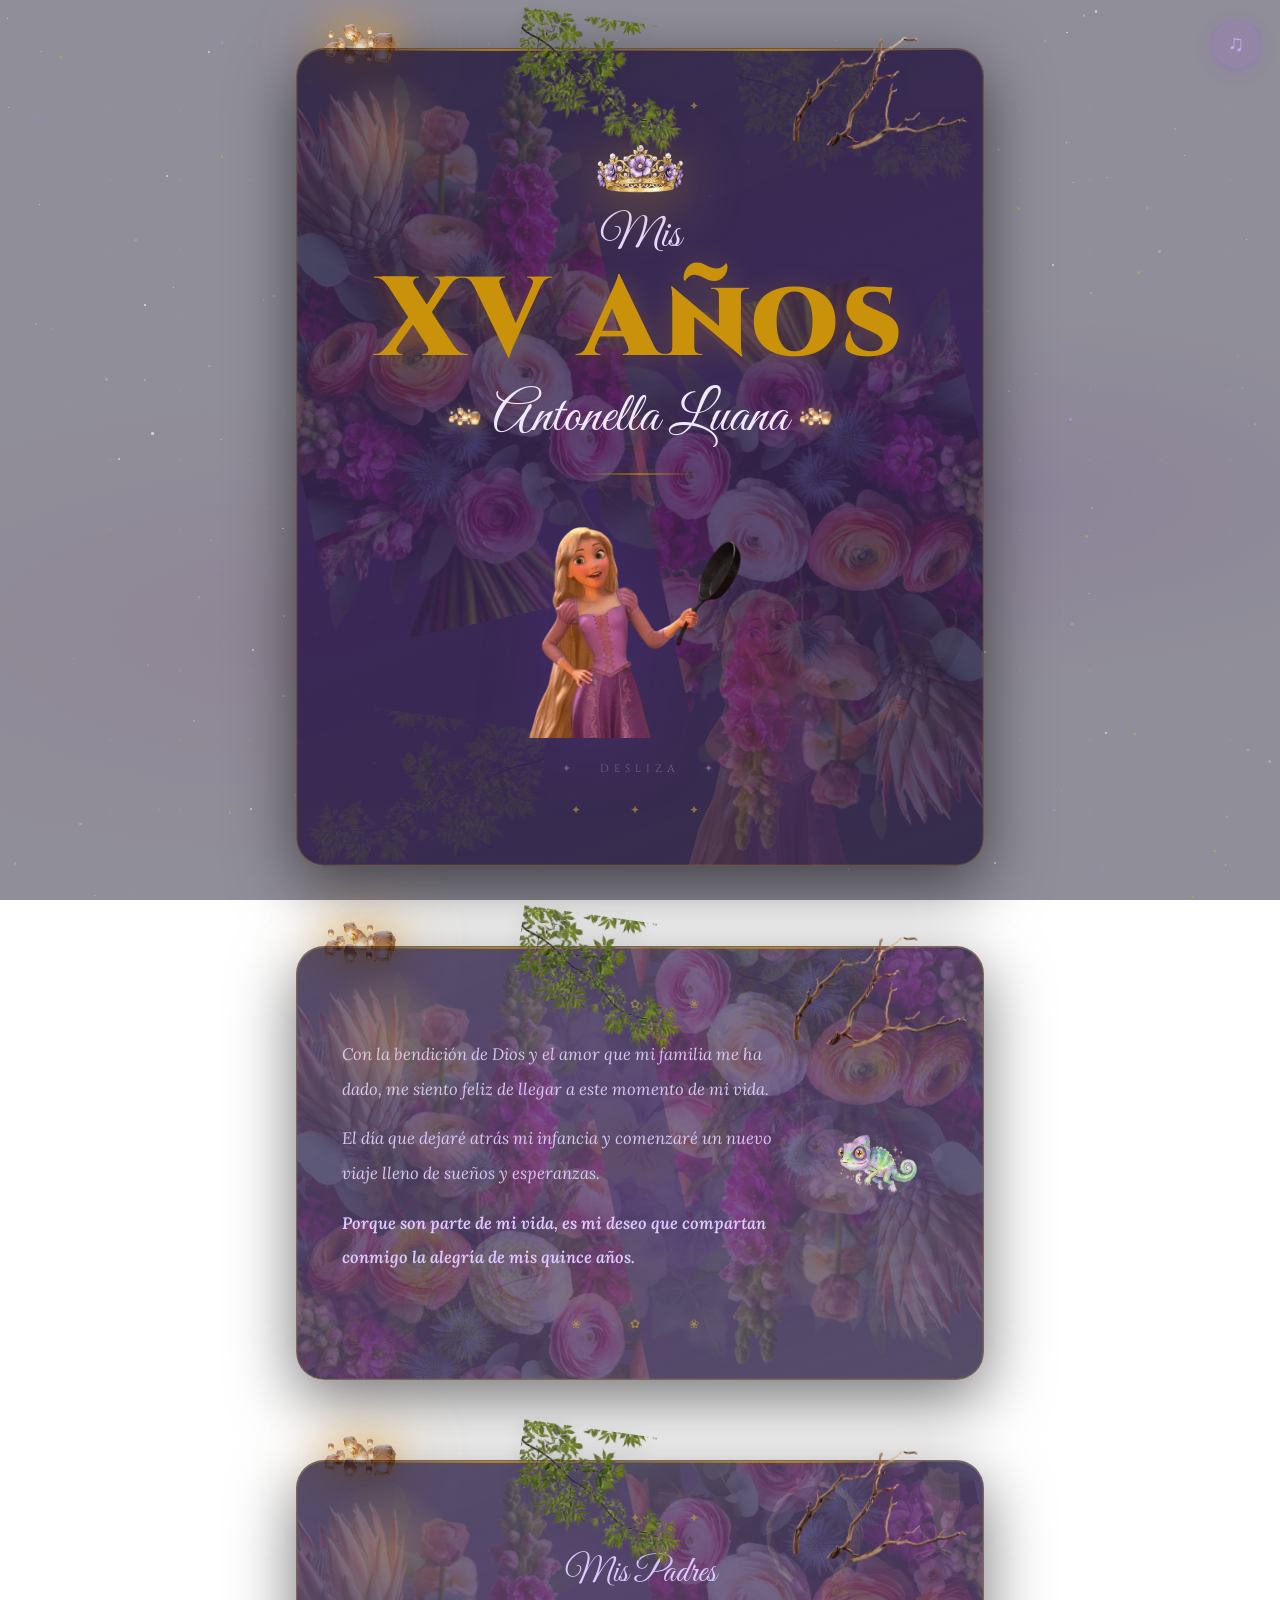
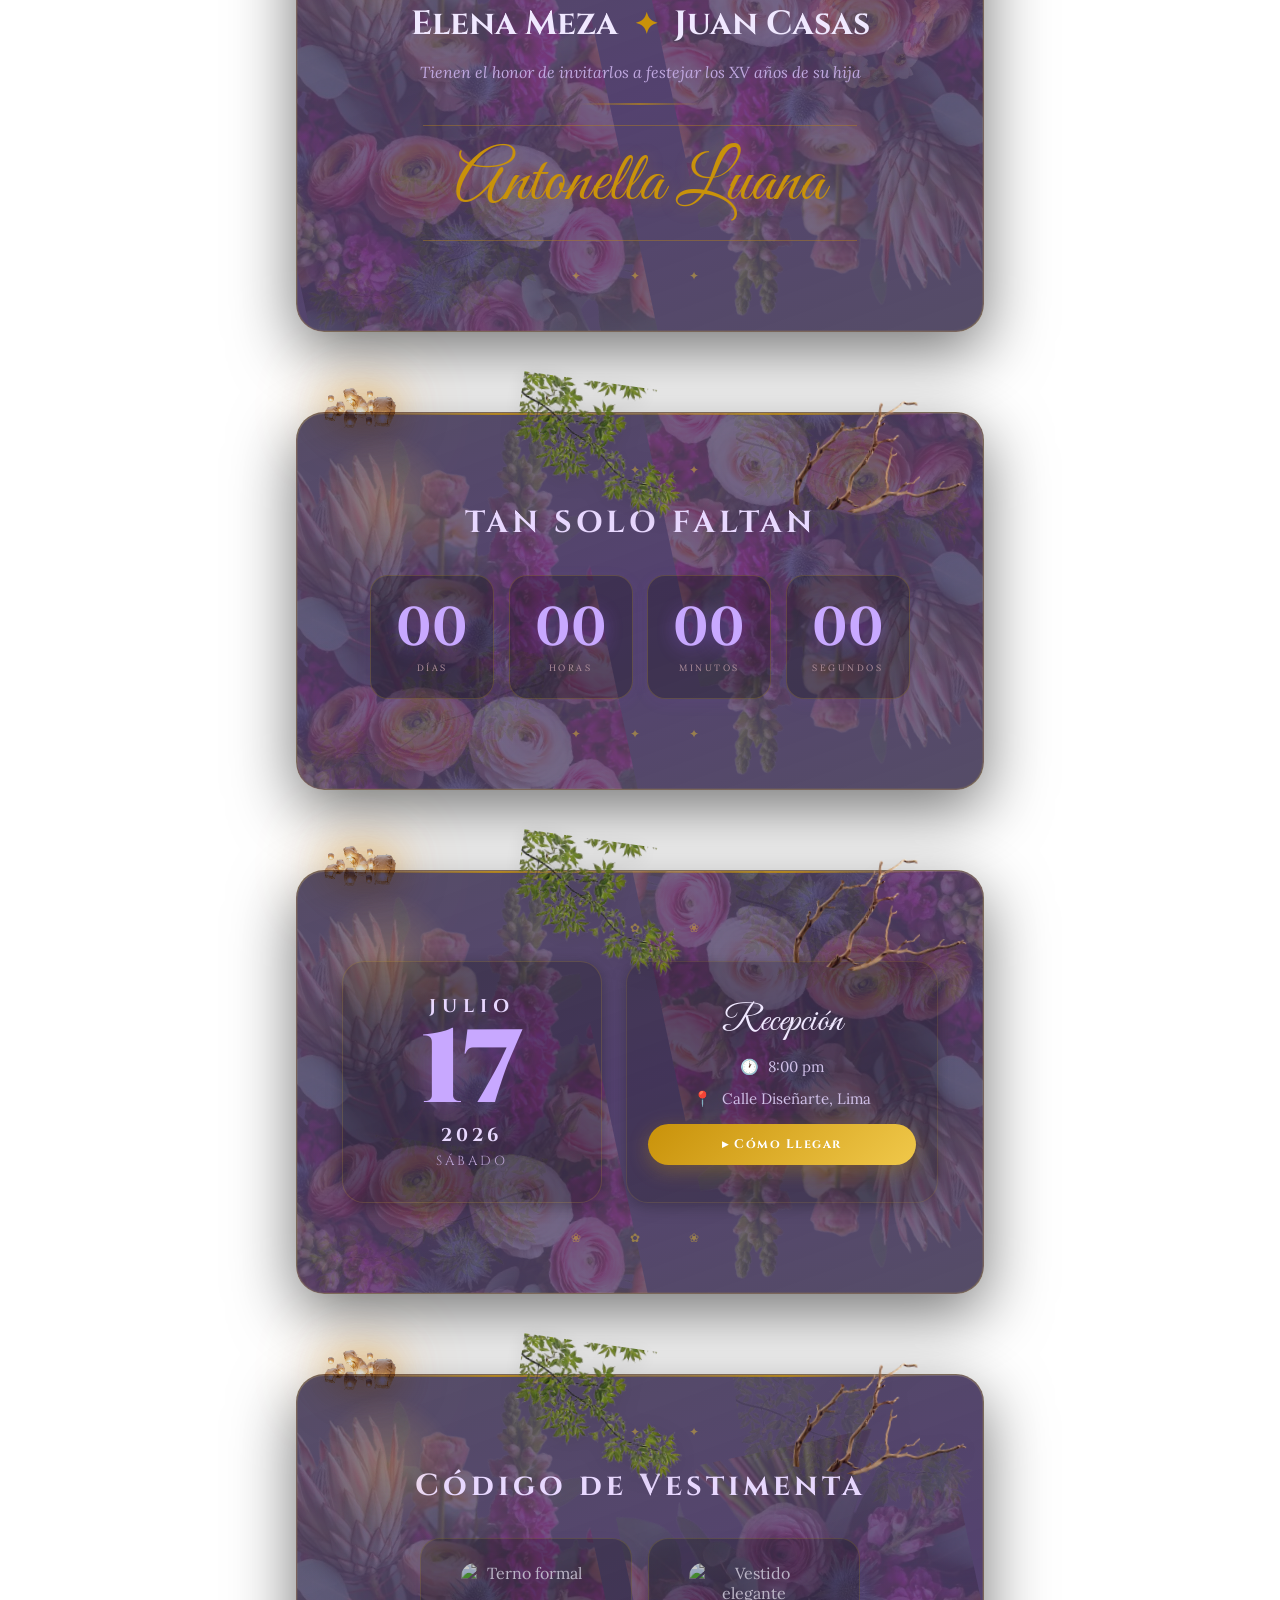
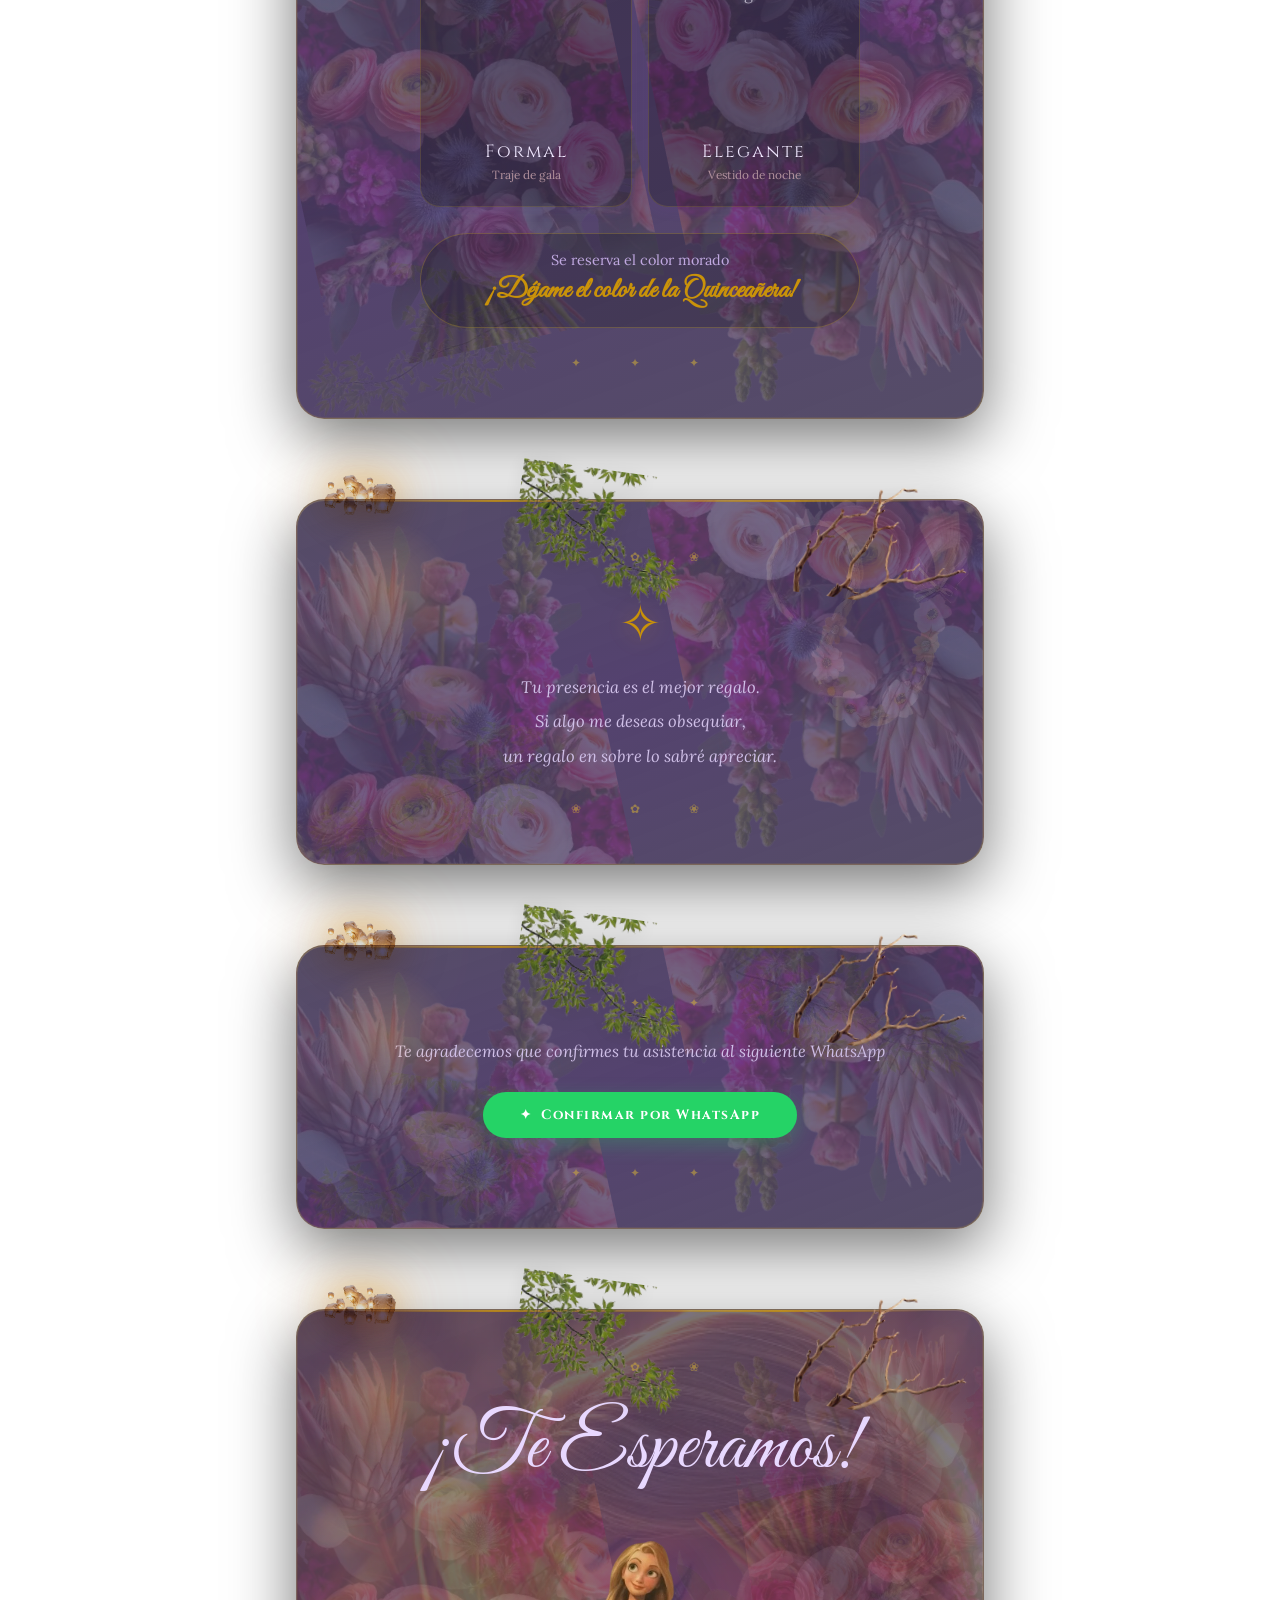
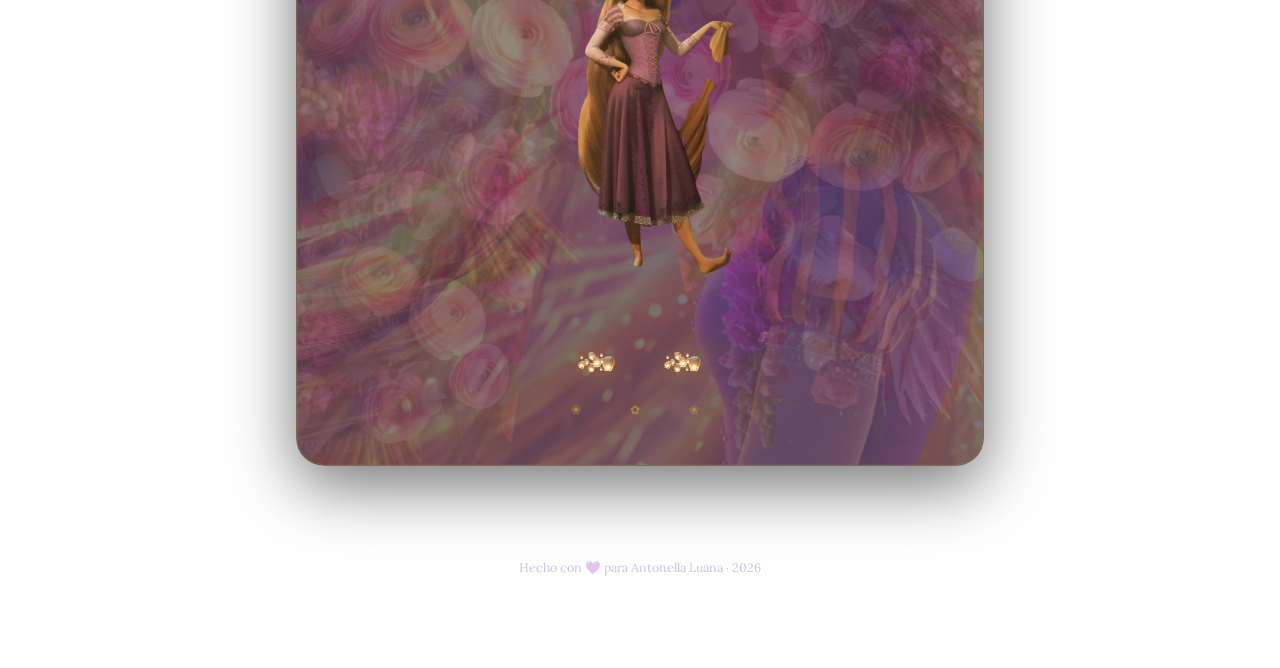
==== commit a0233aaa: "Update index.html" ====
--- a/index.html
+++ b/index.html
@@ -12,14 +12,7 @@
 
 <div class="bg-scene">
 <div class="bg-scene-overlay"></div>
-    <div class="moon"></div>
-    <div class="landscape">
-        <svg viewBox="0 0 1440 220" preserveAspectRatio="none" xmlns="http://www.w3.org/2000/svg">
-            <path d="M0,180 C200,80 400,140 600,100 C800,60 1000,130 1200,90 C1350,65 1420,95 1440,100 L1440,220 L0,220 Z" fill="rgba(160,110,210,.1)"/>
-            <path d="M0,200 C150,140 350,170 550,145 C750,120 950,160 1150,138 C1320,120 1400,148 1440,155 L1440,220 L0,220 Z" fill="rgba(140,90,190,.13)"/>
-            <path d="M0,215 C100,185 280,200 480,190 C680,180 900,205 1100,195 C1280,187 1390,200 1440,208 L1440,220 L0,220 Z" fill="rgba(120,70,170,.09)"/>
-        </svg>
-    </div>
+
     <div id="stars"></div>
 </div>
 
@@ -30,6 +23,11 @@
 
     <!-- ══════ 1. HERO ══════ -->
     <section class="section">
+        <!-- Ramas abrazando el borde superior -->
+        <div class="rama-wrap">
+            <img src="rama-hojas.png" class="rama-l" alt=""/>
+            <img src="rama-seca.png"  class="rama-r" alt=""/>
+        </div>
         <!-- Farol grande esquina superior izquierda -->
         <div class="farol-glow"></div>
         <img src="rapunzel-farolito.png" class="farol-card" alt=""/>
@@ -41,6 +39,8 @@
             <div class="card-flora">
                 <img src="flores.png"     class="cf-tl" alt=""/>
                 <img src="flores.png"     class="cf-br" alt=""/>
+                <img src="rama-hojas.png" class="cf-tr" alt=""/>
+                <img src="rama-hojas.png" class="cf-bl" alt=""/>
             </div>
             <div class="card-content-z">
                 <div class="ornament">✦ &nbsp; ✦ &nbsp; ✦</div>
@@ -62,6 +62,10 @@
 
     <!-- ══════ 2. MENSAJE ══════ -->
     <section class="section">
+        <div class="rama-wrap">
+            <img src="rama-hojas.png" class="rama-l" alt=""/>
+            <img src="rama-seca.png"  class="rama-r" alt=""/>
+        </div>
         <div class="farol-glow"></div>
         <img src="rapunzel-farolito.png" class="farol-card" alt=""/>
 
@@ -71,6 +75,10 @@
             <!-- flores.png de images/ como fondo que llena la sección -->
             <div class="card-flora">
                 <img src="images/flores.png" class="cf-fill" alt=""/>
+                <img src="flores.png"     class="cf-tl" alt=""/>
+                <img src="flores.png"     class="cf-br" alt=""/>
+                <img src="rama-hojas.png" class="cf-tr" alt=""/>
+                <img src="rama-hojas.png" class="cf-bl" alt=""/>
             </div>
             <div class="card-content-z">
                 <div class="ornament">❀ &nbsp; ✿ &nbsp; ❀</div>
@@ -89,6 +97,10 @@
 
     <!-- ══════ 3. PADRES ══════ -->
     <section class="section">
+        <div class="rama-wrap">
+            <img src="rama-hojas.png" class="rama-l" alt=""/>
+            <img src="rama-seca.png"  class="rama-r" alt=""/>
+        </div>
         <div class="farol-glow"></div>
         <img src="rapunzel-farolito.png" class="farol-card" alt=""/>
 
@@ -96,6 +108,8 @@
             <div class="card-flora">
                 <img src="flores.png"        class="cf-tl" alt=""/>
                 <img src="flores.png"        class="cf-br" alt=""/>
+                <img src="trenza-flores.png" class="cf-tr" alt=""/>
+                <img src="rama-hojas.png"    class="cf-bl" alt=""/>
             </div>
             <div class="card-content-z">
                 <div class="ornament">✦ &nbsp; ✦ &nbsp; ✦</div>
@@ -111,6 +125,10 @@
 
     <!-- ══════ 4. COUNTDOWN ══════ -->
     <section class="section">
+        <div class="rama-wrap">
+            <img src="rama-hojas.png" class="rama-l" alt=""/>
+            <img src="rama-seca.png"  class="rama-r" alt=""/>
+        </div>
         <div class="farol-glow"></div>
         <img src="rapunzel-farolito.png" class="farol-card" alt=""/>
 
@@ -118,6 +136,8 @@
             <div class="card-flora">
                 <img src="flores.png"     class="cf-tl" alt=""/>
                 <img src="flores.png"     class="cf-br" alt=""/>
+                <img src="rama-hojas.png" class="cf-tr" alt=""/>
+                <img src="rama-hojas.png" class="cf-bl" alt=""/>
             </div>
             <div class="card-content-z">
                 <div class="ornament">✦ &nbsp; ✦ &nbsp; ✦</div>
@@ -135,6 +155,10 @@
 
     <!-- ══════ 5. FECHA Y LUGAR ══════ -->
     <section class="section">
+        <div class="rama-wrap">
+            <img src="rama-hojas.png" class="rama-l" alt=""/>
+            <img src="rama-seca.png"  class="rama-r" alt=""/>
+        </div>
         <div class="farol-glow"></div>
         <img src="rapunzel-farolito.png" class="farol-card" alt=""/>
 
@@ -142,6 +166,8 @@
             <div class="card-flora">
                 <img src="flores.png"     class="cf-tl" alt=""/>
                 <img src="flores.png"     class="cf-br" alt=""/>
+                <img src="rama-hojas.png" class="cf-tr" alt=""/>
+                <img src="rama-hojas.png" class="cf-bl" alt=""/>
             </div>
             <div class="card-content-z">
                 <div class="ornament">❀ &nbsp; ✿ &nbsp; ❀</div>
@@ -166,6 +192,10 @@
 
     <!-- ══════ 6. VESTIMENTA ══════ -->
     <section class="section">
+        <div class="rama-wrap">
+            <img src="rama-hojas.png" class="rama-l" alt=""/>
+            <img src="rama-seca.png"  class="rama-r" alt=""/>
+        </div>
         <div class="farol-glow"></div>
         <img src="rapunzel-farolito.png" class="farol-card" alt=""/>
 
@@ -173,18 +203,20 @@
             <div class="card-flora">
                 <img src="flores.png"     class="cf-tl" alt=""/>
                 <img src="flores.png"     class="cf-br" alt=""/>
+                <img src="rama-hojas.png" class="cf-tr" alt=""/>
+                <img src="rama-hojas.png" class="cf-bl" alt=""/>
             </div>
             <div class="card-content-z">
                 <div class="ornament">✦ &nbsp; ✦ &nbsp; ✦</div>
                 <h2 class="section-title">Código de Vestimenta</h2>
                 <div class="dresscode-grid">
                     <div class="dc-item">
-                        <img src="images/terno.png"   class="dc-photo" alt="Terno formal"/>
+                        <img src="terno.png"   class="dc-photo" alt="Terno formal"/>
                         <p class="dc-title">Formal</p>
                         <p class="dc-sub">Traje de gala</p>
                     </div>
                     <div class="dc-item">
-                        <img src="images/vestido.png" class="dc-photo" alt="Vestido elegante"/>
+                        <img src="vestido.png" class="dc-photo" alt="Vestido elegante"/>
                         <p class="dc-title">Elegante</p>
                         <p class="dc-sub">Vestido de noche</p>
                     </div>
@@ -200,6 +232,10 @@
 
     <!-- ══════ 7. REGALO ══════ -->
     <section class="section">
+        <div class="rama-wrap">
+            <img src="rama-hojas.png" class="rama-l" alt=""/>
+            <img src="rama-seca.png"  class="rama-r" alt=""/>
+        </div>
         <div class="farol-glow"></div>
         <img src="rapunzel-farolito.png" class="farol-card" alt=""/>
 
@@ -207,6 +243,8 @@
             <div class="card-flora">
                 <img src="flores.png"        class="cf-tl" alt=""/>
                 <img src="flores.png"        class="cf-br" alt=""/>
+                <img src="trenza-flores.png" class="cf-tr" alt=""/>
+                <img src="rama-hojas.png"    class="cf-bl" alt=""/>
             </div>
             <div class="card-content-z">
                 <div class="ornament">❀ &nbsp; ✿ &nbsp; ❀</div>
@@ -219,6 +257,10 @@
 
     <!-- ══════ 8. RSVP ══════ -->
     <section class="section">
+        <div class="rama-wrap">
+            <img src="rama-hojas.png" class="rama-l" alt=""/>
+            <img src="rama-seca.png"  class="rama-r" alt=""/>
+        </div>
         <div class="farol-glow"></div>
         <img src="rapunzel-farolito.png" class="farol-card" alt=""/>
 
@@ -226,6 +268,8 @@
             <div class="card-flora">
                 <img src="flores.png"     class="cf-tl" alt=""/>
                 <img src="flores.png"     class="cf-br" alt=""/>
+                <img src="rama-hojas.png" class="cf-tr" alt=""/>
+                <img src="rama-hojas.png" class="cf-bl" alt=""/>
             </div>
             <div class="card-content-z">
                 <div class="ornament">✦ &nbsp; ✦ &nbsp; ✦</div>
@@ -238,6 +282,10 @@
 
     <!-- ══════ 9. CIERRE ══════ -->
     <section class="section">
+        <div class="rama-wrap">
+            <img src="rama-hojas.png" class="rama-l" alt=""/>
+            <img src="rama-seca.png"  class="rama-r" alt=""/>
+        </div>
         <div class="farol-glow"></div>
         <img src="rapunzel-farolito.png" class="farol-card" alt=""/>
 
@@ -246,6 +294,8 @@
             <div class="card-flora">
                 <img src="flores.png" class="cf-tl" alt=""/>
                 <img src="flores.png" class="cf-br" alt=""/>
+                <img src="flores.png" class="cf-tr" alt=""/>
+                <img src="flores.png" class="cf-bl" alt=""/>
             </div>
             <!-- Rapunzel dorada: inset:0 + object-fit:cover = llena TODO el bloque -->
             <img src="rapunzel-dorada.png" class="rapunzel-bg" alt=""/>
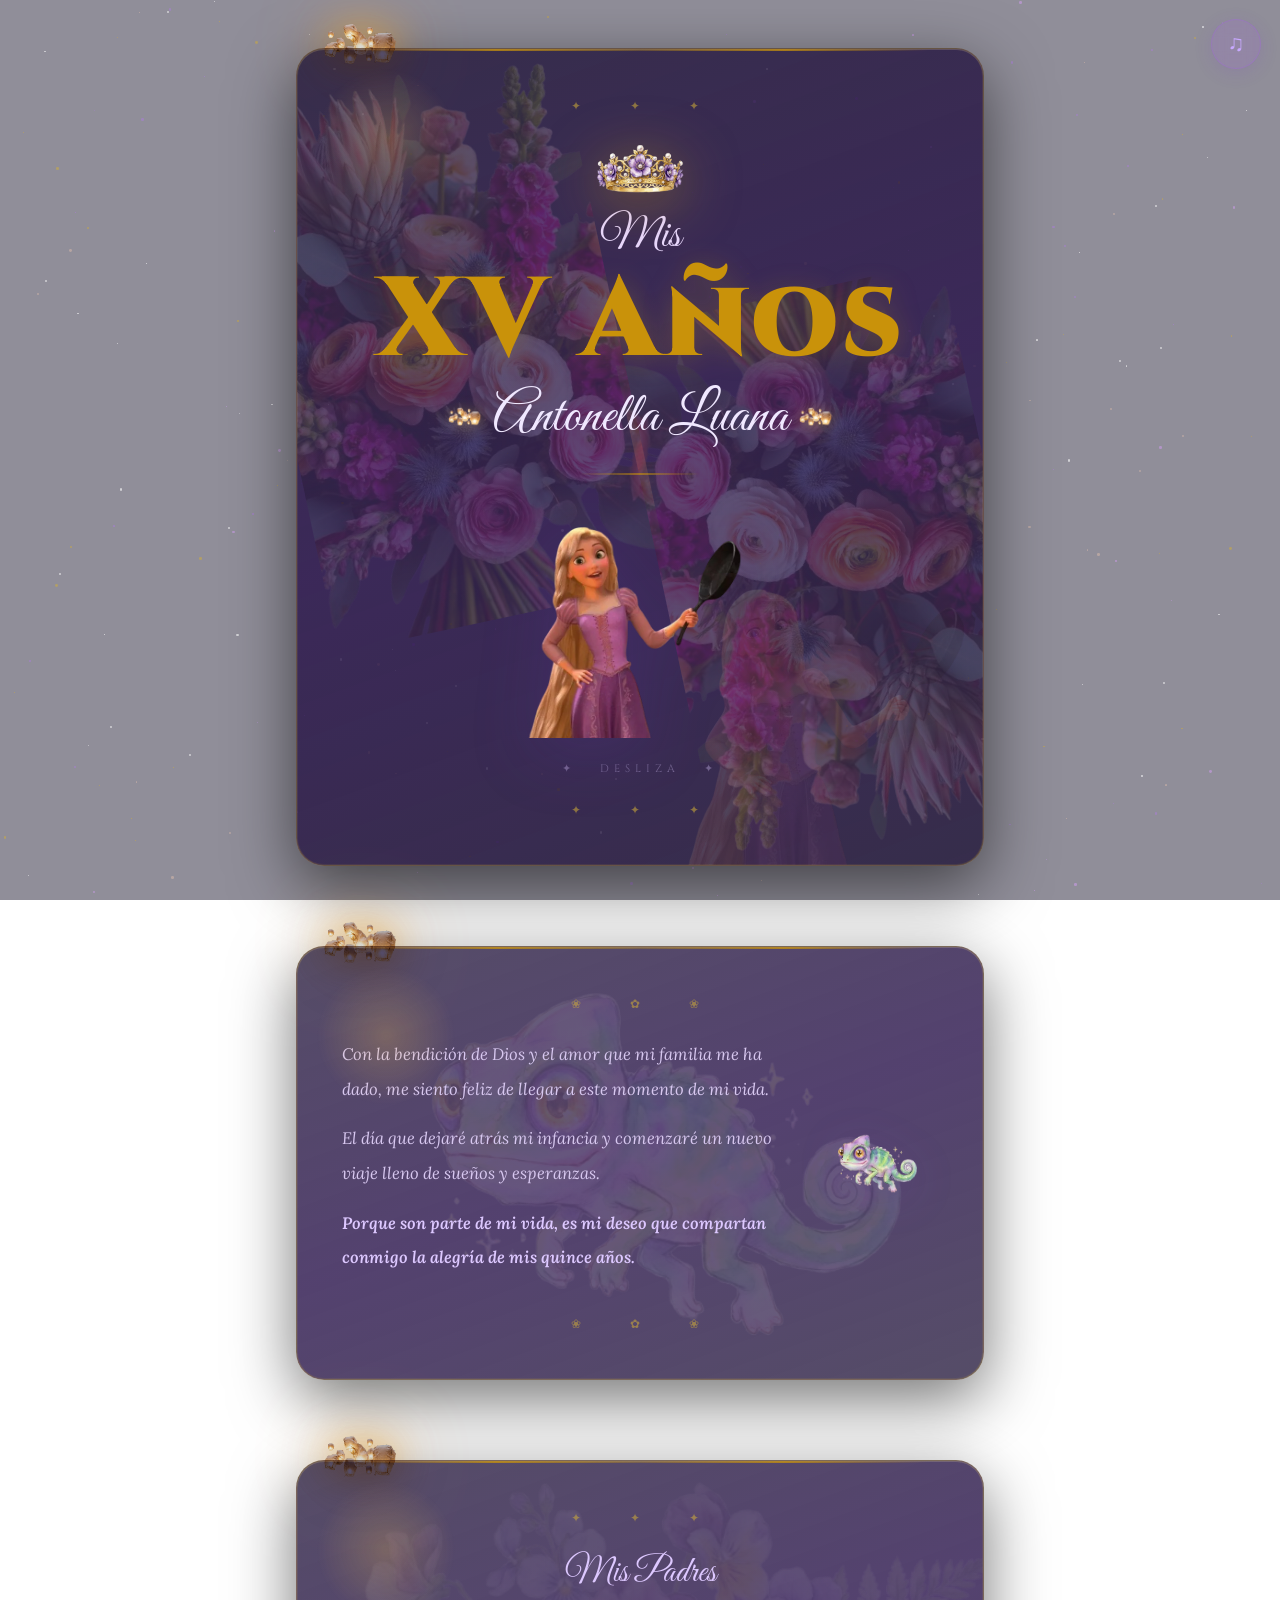
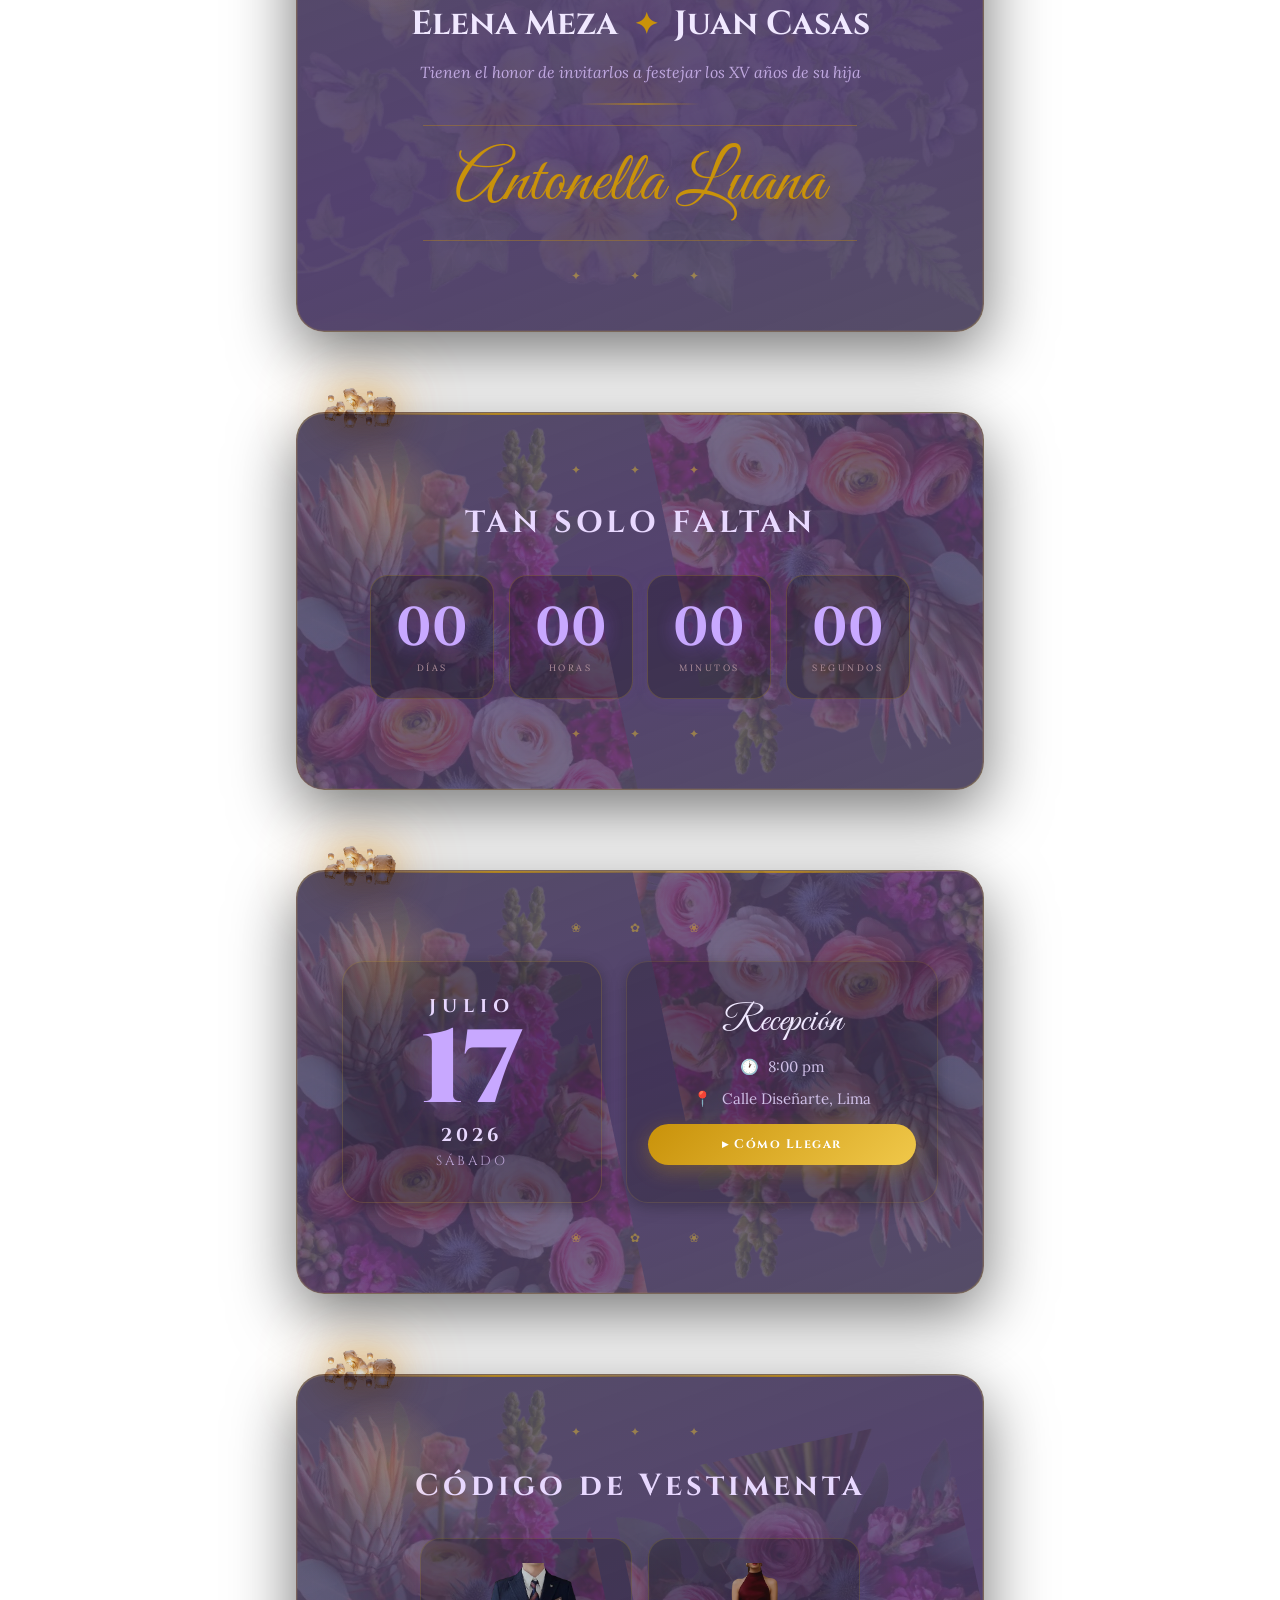
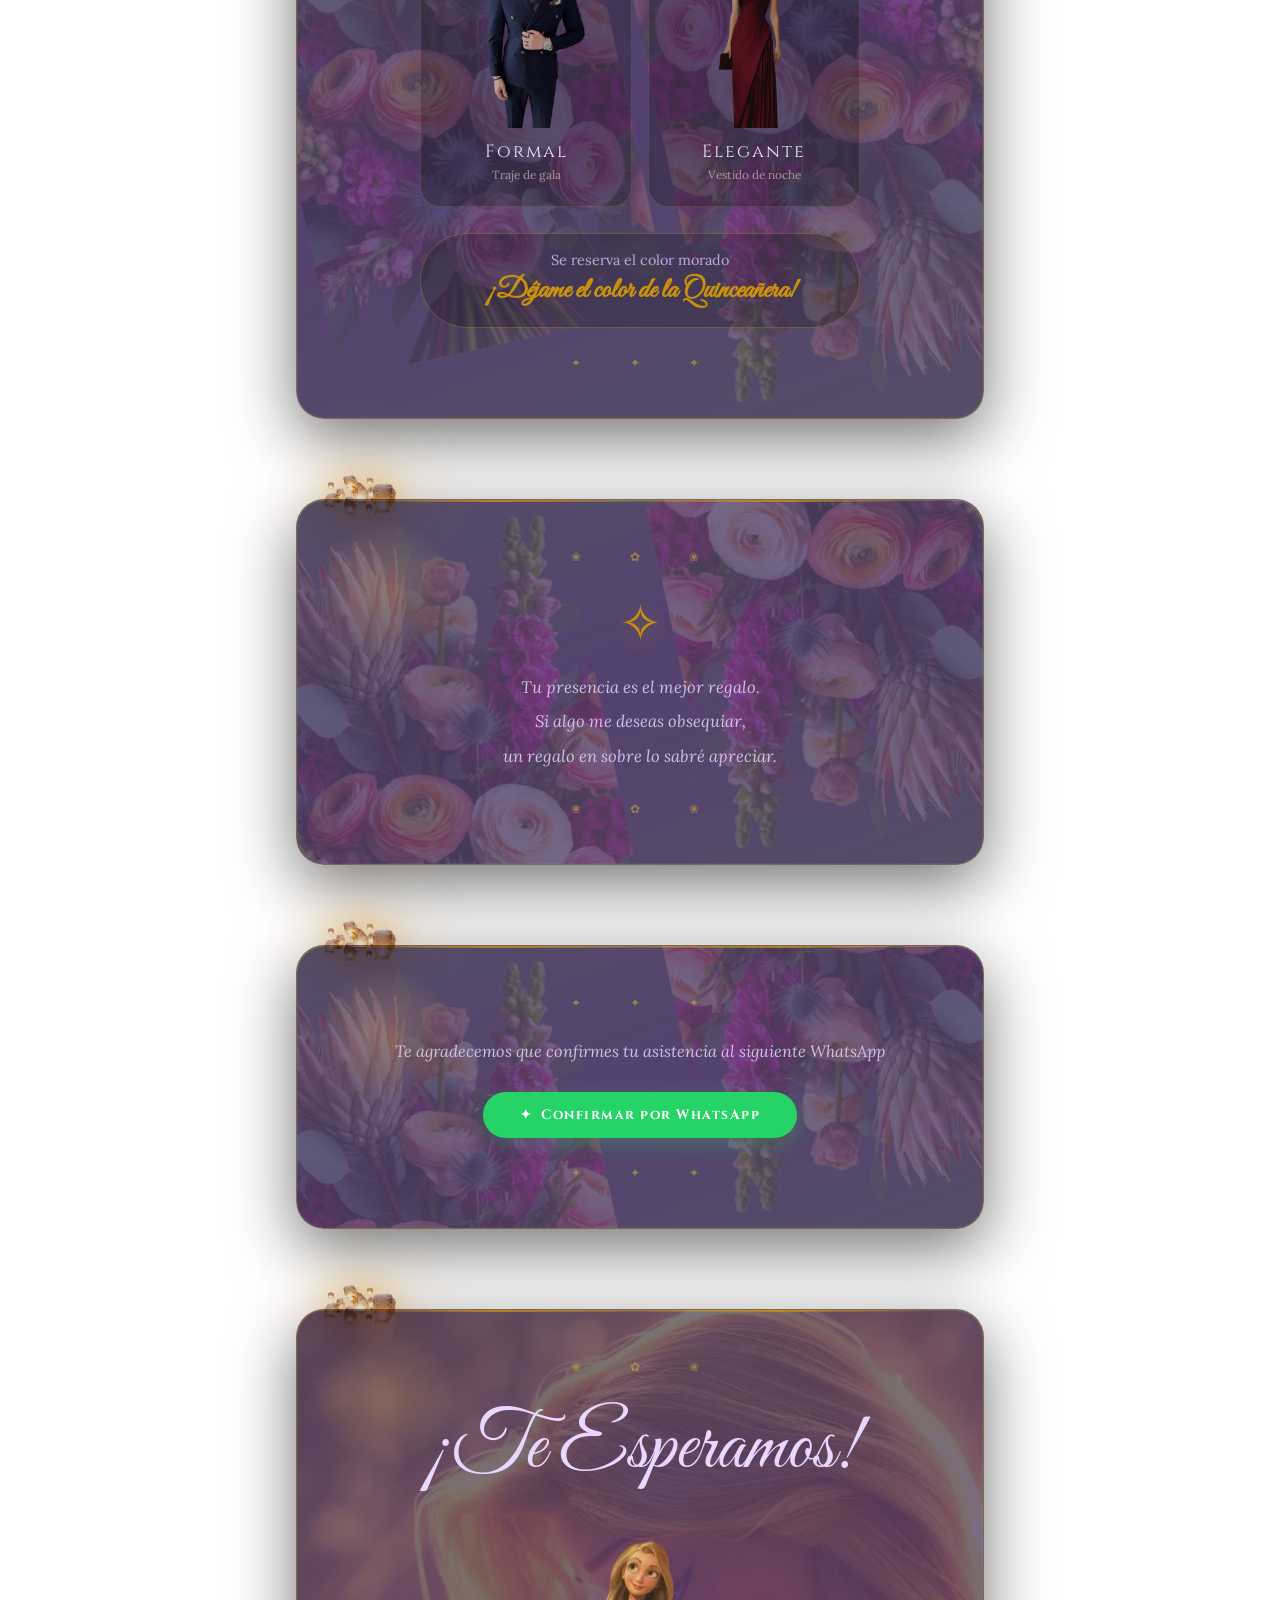
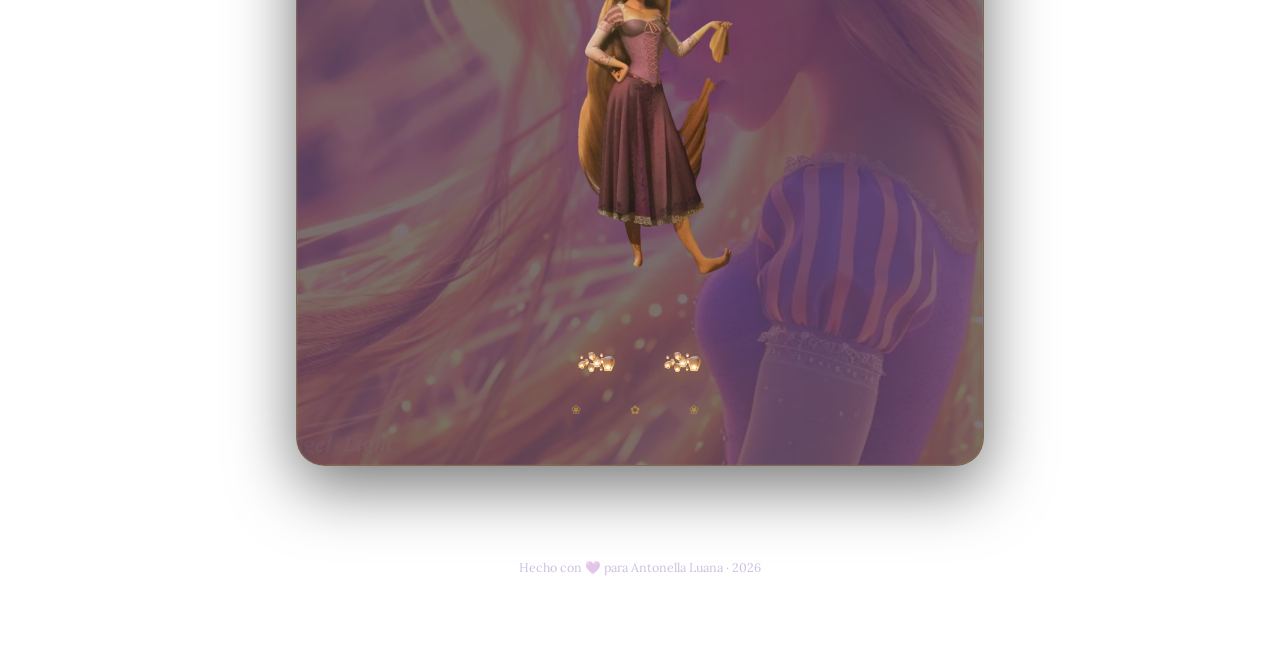
==== commit bfa49a23: "Update index.html" ====
--- a/index.html
+++ b/index.html
@@ -23,11 +23,6 @@
 
     <!-- ══════ 1. HERO ══════ -->
     <section class="section">
-        <!-- Ramas abrazando el borde superior -->
-        <div class="rama-wrap">
-            <img src="rama-hojas.png" class="rama-l" alt=""/>
-            <img src="rama-seca.png"  class="rama-r" alt=""/>
-        </div>
         <!-- Farol grande esquina superior izquierda -->
         <div class="farol-glow"></div>
         <img src="rapunzel-farolito.png" class="farol-card" alt=""/>
@@ -39,8 +34,6 @@
             <div class="card-flora">
                 <img src="flores.png"     class="cf-tl" alt=""/>
                 <img src="flores.png"     class="cf-br" alt=""/>
-                <img src="rama-hojas.png" class="cf-tr" alt=""/>
-                <img src="rama-hojas.png" class="cf-bl" alt=""/>
             </div>
             <div class="card-content-z">
                 <div class="ornament">✦ &nbsp; ✦ &nbsp; ✦</div>
@@ -62,24 +55,12 @@
 
     <!-- ══════ 2. MENSAJE ══════ -->
     <section class="section">
-        <div class="rama-wrap">
-            <img src="rama-hojas.png" class="rama-l" alt=""/>
-            <img src="rama-seca.png"  class="rama-r" alt=""/>
-        </div>
         <div class="farol-glow"></div>
         <img src="rapunzel-farolito.png" class="farol-card" alt=""/>
 
         <div class="card-box message-card">
             <!-- Pascal de fondo en la sección mensaje -->
             <img src="images/pascal.png" class="pascal-bg-img" alt=""/>
-            <!-- flores.png de images/ como fondo que llena la sección -->
-            <div class="card-flora">
-                <img src="images/flores.png" class="cf-fill" alt=""/>
-                <img src="flores.png"     class="cf-tl" alt=""/>
-                <img src="flores.png"     class="cf-br" alt=""/>
-                <img src="rama-hojas.png" class="cf-tr" alt=""/>
-                <img src="rama-hojas.png" class="cf-bl" alt=""/>
-            </div>
             <div class="card-content-z">
                 <div class="ornament">❀ &nbsp; ✿ &nbsp; ❀</div>
                 <div class="message-layout">
@@ -97,19 +78,12 @@
 
     <!-- ══════ 3. PADRES ══════ -->
     <section class="section">
-        <div class="rama-wrap">
-            <img src="rama-hojas.png" class="rama-l" alt=""/>
-            <img src="rama-seca.png"  class="rama-r" alt=""/>
-        </div>
         <div class="farol-glow"></div>
         <img src="rapunzel-farolito.png" class="farol-card" alt=""/>
 
         <div class="card-box parents-wrap">
             <div class="card-flora">
-                <img src="flores.png"        class="cf-tl" alt=""/>
-                <img src="flores.png"        class="cf-br" alt=""/>
-                <img src="trenza-flores.png" class="cf-tr" alt=""/>
-                <img src="rama-hojas.png"    class="cf-bl" alt=""/>
+                <img src="images/flores.png" class="cf-fill" alt=""/>
             </div>
             <div class="card-content-z">
                 <div class="ornament">✦ &nbsp; ✦ &nbsp; ✦</div>
@@ -125,19 +99,13 @@
 
     <!-- ══════ 4. COUNTDOWN ══════ -->
     <section class="section">
-        <div class="rama-wrap">
-            <img src="rama-hojas.png" class="rama-l" alt=""/>
-            <img src="rama-seca.png"  class="rama-r" alt=""/>
-        </div>
-        <div class="farol-glow"></div>
-        <img src="rapunzel-farolito.png" class="farol-card" alt=""/>
-
-        <div class="card-box" style="text-align:center">
-            <div class="card-flora">
-                <img src="flores.png"     class="cf-tl" alt=""/>
-                <img src="flores.png"     class="cf-br" alt=""/>
-                <img src="rama-hojas.png" class="cf-tr" alt=""/>
-                <img src="rama-hojas.png" class="cf-bl" alt=""/>
+        <div class="farol-glow"></div>
+        <img src="rapunzel-farolito.png" class="farol-card" alt=""/>
+
+        <div class="card-box" style="text-align:center">
+            <div class="card-flora">
+                <img src="flores.png"     class="cf-tl" alt=""/>
+                <img src="flores.png"     class="cf-br" alt=""/>
             </div>
             <div class="card-content-z">
                 <div class="ornament">✦ &nbsp; ✦ &nbsp; ✦</div>
@@ -155,10 +123,6 @@
 
     <!-- ══════ 5. FECHA Y LUGAR ══════ -->
     <section class="section">
-        <div class="rama-wrap">
-            <img src="rama-hojas.png" class="rama-l" alt=""/>
-            <img src="rama-seca.png"  class="rama-r" alt=""/>
-        </div>
         <div class="farol-glow"></div>
         <img src="rapunzel-farolito.png" class="farol-card" alt=""/>
 
@@ -166,8 +130,6 @@
             <div class="card-flora">
                 <img src="flores.png"     class="cf-tl" alt=""/>
                 <img src="flores.png"     class="cf-br" alt=""/>
-                <img src="rama-hojas.png" class="cf-tr" alt=""/>
-                <img src="rama-hojas.png" class="cf-bl" alt=""/>
             </div>
             <div class="card-content-z">
                 <div class="ornament">❀ &nbsp; ✿ &nbsp; ❀</div>
@@ -192,31 +154,25 @@
 
     <!-- ══════ 6. VESTIMENTA ══════ -->
     <section class="section">
-        <div class="rama-wrap">
-            <img src="rama-hojas.png" class="rama-l" alt=""/>
-            <img src="rama-seca.png"  class="rama-r" alt=""/>
-        </div>
-        <div class="farol-glow"></div>
-        <img src="rapunzel-farolito.png" class="farol-card" alt=""/>
-
-        <div class="card-box" style="text-align:center">
-            <div class="card-flora">
-                <img src="flores.png"     class="cf-tl" alt=""/>
-                <img src="flores.png"     class="cf-br" alt=""/>
-                <img src="rama-hojas.png" class="cf-tr" alt=""/>
-                <img src="rama-hojas.png" class="cf-bl" alt=""/>
+        <div class="farol-glow"></div>
+        <img src="rapunzel-farolito.png" class="farol-card" alt=""/>
+
+        <div class="card-box" style="text-align:center">
+            <div class="card-flora">
+                <img src="flores.png"     class="cf-tl" alt=""/>
+                <img src="flores.png"     class="cf-br" alt=""/>
             </div>
             <div class="card-content-z">
                 <div class="ornament">✦ &nbsp; ✦ &nbsp; ✦</div>
                 <h2 class="section-title">Código de Vestimenta</h2>
                 <div class="dresscode-grid">
                     <div class="dc-item">
-                        <img src="terno.png"   class="dc-photo" alt="Terno formal"/>
+                        <img src="images/terno.png"   class="dc-photo" alt="Terno formal"/>
                         <p class="dc-title">Formal</p>
                         <p class="dc-sub">Traje de gala</p>
                     </div>
                     <div class="dc-item">
-                        <img src="vestido.png" class="dc-photo" alt="Vestido elegante"/>
+                        <img src="images/vestido.png" class="dc-photo" alt="Vestido elegante"/>
                         <p class="dc-title">Elegante</p>
                         <p class="dc-sub">Vestido de noche</p>
                     </div>
@@ -232,10 +188,6 @@
 
     <!-- ══════ 7. REGALO ══════ -->
     <section class="section">
-        <div class="rama-wrap">
-            <img src="rama-hojas.png" class="rama-l" alt=""/>
-            <img src="rama-seca.png"  class="rama-r" alt=""/>
-        </div>
         <div class="farol-glow"></div>
         <img src="rapunzel-farolito.png" class="farol-card" alt=""/>
 
@@ -243,8 +195,6 @@
             <div class="card-flora">
                 <img src="flores.png"        class="cf-tl" alt=""/>
                 <img src="flores.png"        class="cf-br" alt=""/>
-                <img src="trenza-flores.png" class="cf-tr" alt=""/>
-                <img src="rama-hojas.png"    class="cf-bl" alt=""/>
             </div>
             <div class="card-content-z">
                 <div class="ornament">❀ &nbsp; ✿ &nbsp; ❀</div>
@@ -257,19 +207,13 @@
 
     <!-- ══════ 8. RSVP ══════ -->
     <section class="section">
-        <div class="rama-wrap">
-            <img src="rama-hojas.png" class="rama-l" alt=""/>
-            <img src="rama-seca.png"  class="rama-r" alt=""/>
-        </div>
-        <div class="farol-glow"></div>
-        <img src="rapunzel-farolito.png" class="farol-card" alt=""/>
-
-        <div class="card-box" style="text-align:center">
-            <div class="card-flora">
-                <img src="flores.png"     class="cf-tl" alt=""/>
-                <img src="flores.png"     class="cf-br" alt=""/>
-                <img src="rama-hojas.png" class="cf-tr" alt=""/>
-                <img src="rama-hojas.png" class="cf-bl" alt=""/>
+        <div class="farol-glow"></div>
+        <img src="rapunzel-farolito.png" class="farol-card" alt=""/>
+
+        <div class="card-box" style="text-align:center">
+            <div class="card-flora">
+                <img src="flores.png"     class="cf-tl" alt=""/>
+                <img src="flores.png"     class="cf-br" alt=""/>
             </div>
             <div class="card-content-z">
                 <div class="ornament">✦ &nbsp; ✦ &nbsp; ✦</div>
@@ -282,21 +226,10 @@
 
     <!-- ══════ 9. CIERRE ══════ -->
     <section class="section">
-        <div class="rama-wrap">
-            <img src="rama-hojas.png" class="rama-l" alt=""/>
-            <img src="rama-seca.png"  class="rama-r" alt=""/>
-        </div>
         <div class="farol-glow"></div>
         <img src="rapunzel-farolito.png" class="farol-card" alt=""/>
 
         <div class="card-box closing-card">
-            <!-- Flora de fondo -->
-            <div class="card-flora">
-                <img src="flores.png" class="cf-tl" alt=""/>
-                <img src="flores.png" class="cf-br" alt=""/>
-                <img src="flores.png" class="cf-tr" alt=""/>
-                <img src="flores.png" class="cf-bl" alt=""/>
-            </div>
             <!-- Rapunzel dorada: inset:0 + object-fit:cover = llena TODO el bloque -->
             <img src="rapunzel-dorada.png" class="rapunzel-bg" alt=""/>
 
--- a/styles.css
+++ b/styles.css
@@ -31,11 +31,9 @@
     position: fixed;
     inset: 0;
     z-index: 0;
-    background:
-        url('fondo-rapunzel.webp') center center / cover no-repeat;
+    background: url('fondo-rapunzel.webp') center center / cover no-repeat;
     overflow: hidden;
 }
-/* Overlay oscuro sobre el fondo para premium y legibilidad */
 .bg-scene-overlay {
     position: fixed;
     inset: 0;
@@ -43,58 +41,11 @@
     background: rgba(10, 5, 30, 0.45);
     pointer-events: none;
 }
-.bg-scene::before {
-    content: '';
-    position: absolute;
-    inset: 0;
-    background:
-        radial-gradient(ellipse 80% 40% at 30% 70%, rgba(255,200,230,.3) 0%, transparent 70%),
-        radial-gradient(ellipse 60% 30% at 75% 55%, rgba(220,170,255,.25) 0%, transparent 70%);
-}
-.bg-scene::after {
-    content: '';
-    position: absolute;
-    inset: 0;
-    background-image:
-        radial-gradient(circle, rgba(212,175,55,.2) 1px, transparent 1px),
-        radial-gradient(circle, rgba(180,120,240,.15) 1px, transparent 1px);
-    background-size: 70px 70px, 110px 110px;
-    background-position: 5px 5px, 55px 30px;
-}
-
-.moon {
-    position: absolute;
-    top: 4%; right: 6%;
-    width: 105px; height: 105px;
-    border-radius: 50%;
-    background: radial-gradient(circle at 35% 35%, #fff8d0, #f8e060, #e8c830);
-    box-shadow:
-        0 0 0 10px rgba(255,240,100,.1),
-        0 0 60px rgba(255,220,60,.5),
-        0 0 140px rgba(255,200,40,.2);
-    animation: moonGlow 6s ease-in-out infinite alternate;
-}
-.moon::before {
-    content: '';
-    position: absolute;
-    width: 18px; height: 18px;
-    border-radius: 50%;
-    background: rgba(200,170,20,.15);
-    top: 22%; left: 30%;
-    box-shadow: 22px 18px 0 8px rgba(200,170,20,.1);
-}
-@keyframes moonGlow {
-    from { box-shadow: 0 0 0 8px rgba(255,240,100,.1), 0 0 55px rgba(255,220,60,.4), 0 0 110px rgba(255,200,40,.15); }
-    to   { box-shadow: 0 0 0 16px rgba(255,240,100,.18), 0 0 90px rgba(255,220,60,.7), 0 0 200px rgba(255,200,40,.3); }
-}
-
-.landscape {
-    position: absolute;
-    bottom: 0; left: 0; right: 0;
-    height: 220px;
-    pointer-events: none;
-}
-.landscape svg { width: 100%; height: 100%; }
+
+
+
+
+
 
 #stars { position: absolute; inset: 0; pointer-events: none; }
 .star {
@@ -768,16 +719,15 @@
    ============================================================ */
 .pascal-bg-img {
     position: absolute;
-    top: 50%;
-    right: 5%;
-    transform: translateY(-50%);
-    width: 45%;
-    max-width: 220px;
+    inset: 0;
+    width: 100%;
+    height: 100%;
+    object-fit: cover;
+    object-position: center;
     opacity: .1;
     pointer-events: none;
     z-index: 1;
-    filter: saturate(1.4) brightness(1.1);
-    mix-blend-mode: screen;
+    filter: saturate(1.4) brightness(1.2);
 }
 
 /* flores.png de images/ como fondo que cubre toda la sección */
@@ -821,9 +771,3 @@
 .card-box .hero-name        { color: #f0e8ff; }
 .card-box .section-eyebrow  { color: #ddc8ff; }
 .card-box .closing-title    { color: #e8d8ff; }
-
-/* Ajuste global: la luna y estrellas ahora sobre foto oscura */
-.moon {
-    mix-blend-mode: screen;
-    opacity: .85;
-}
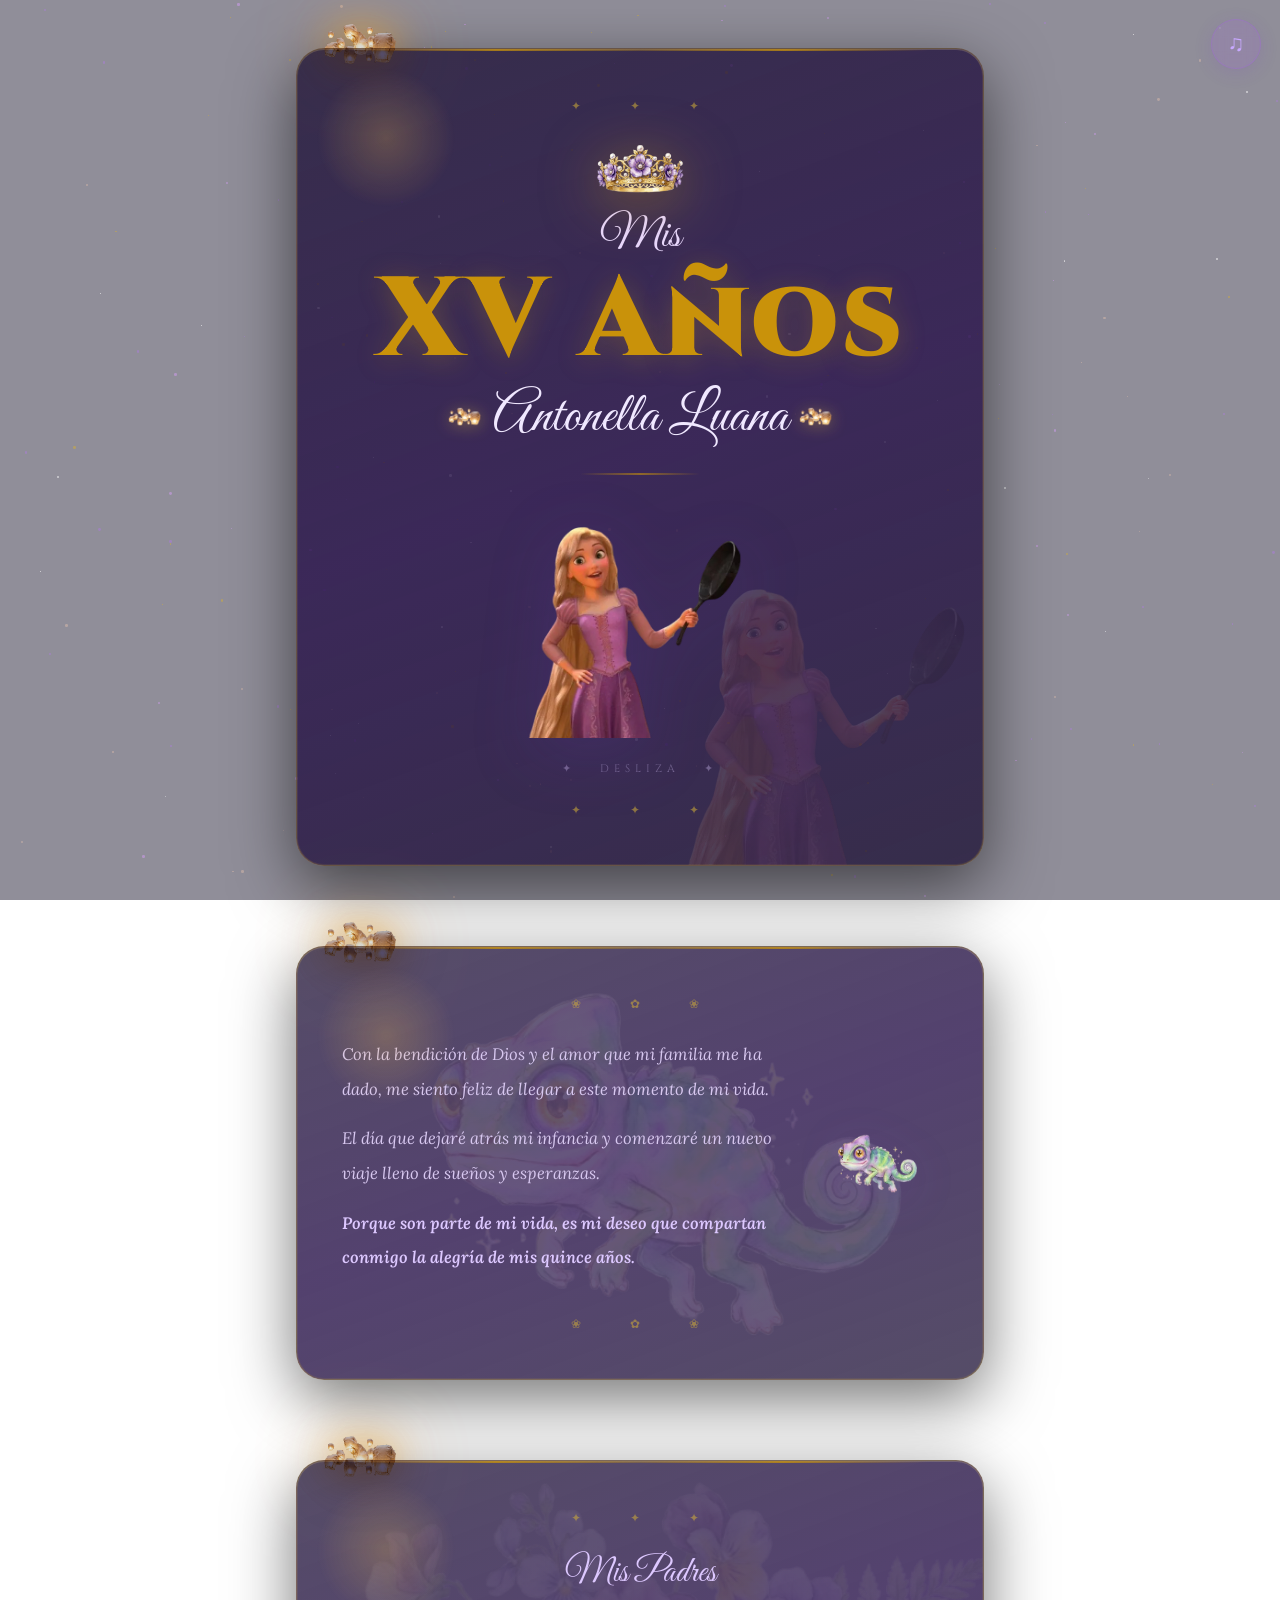
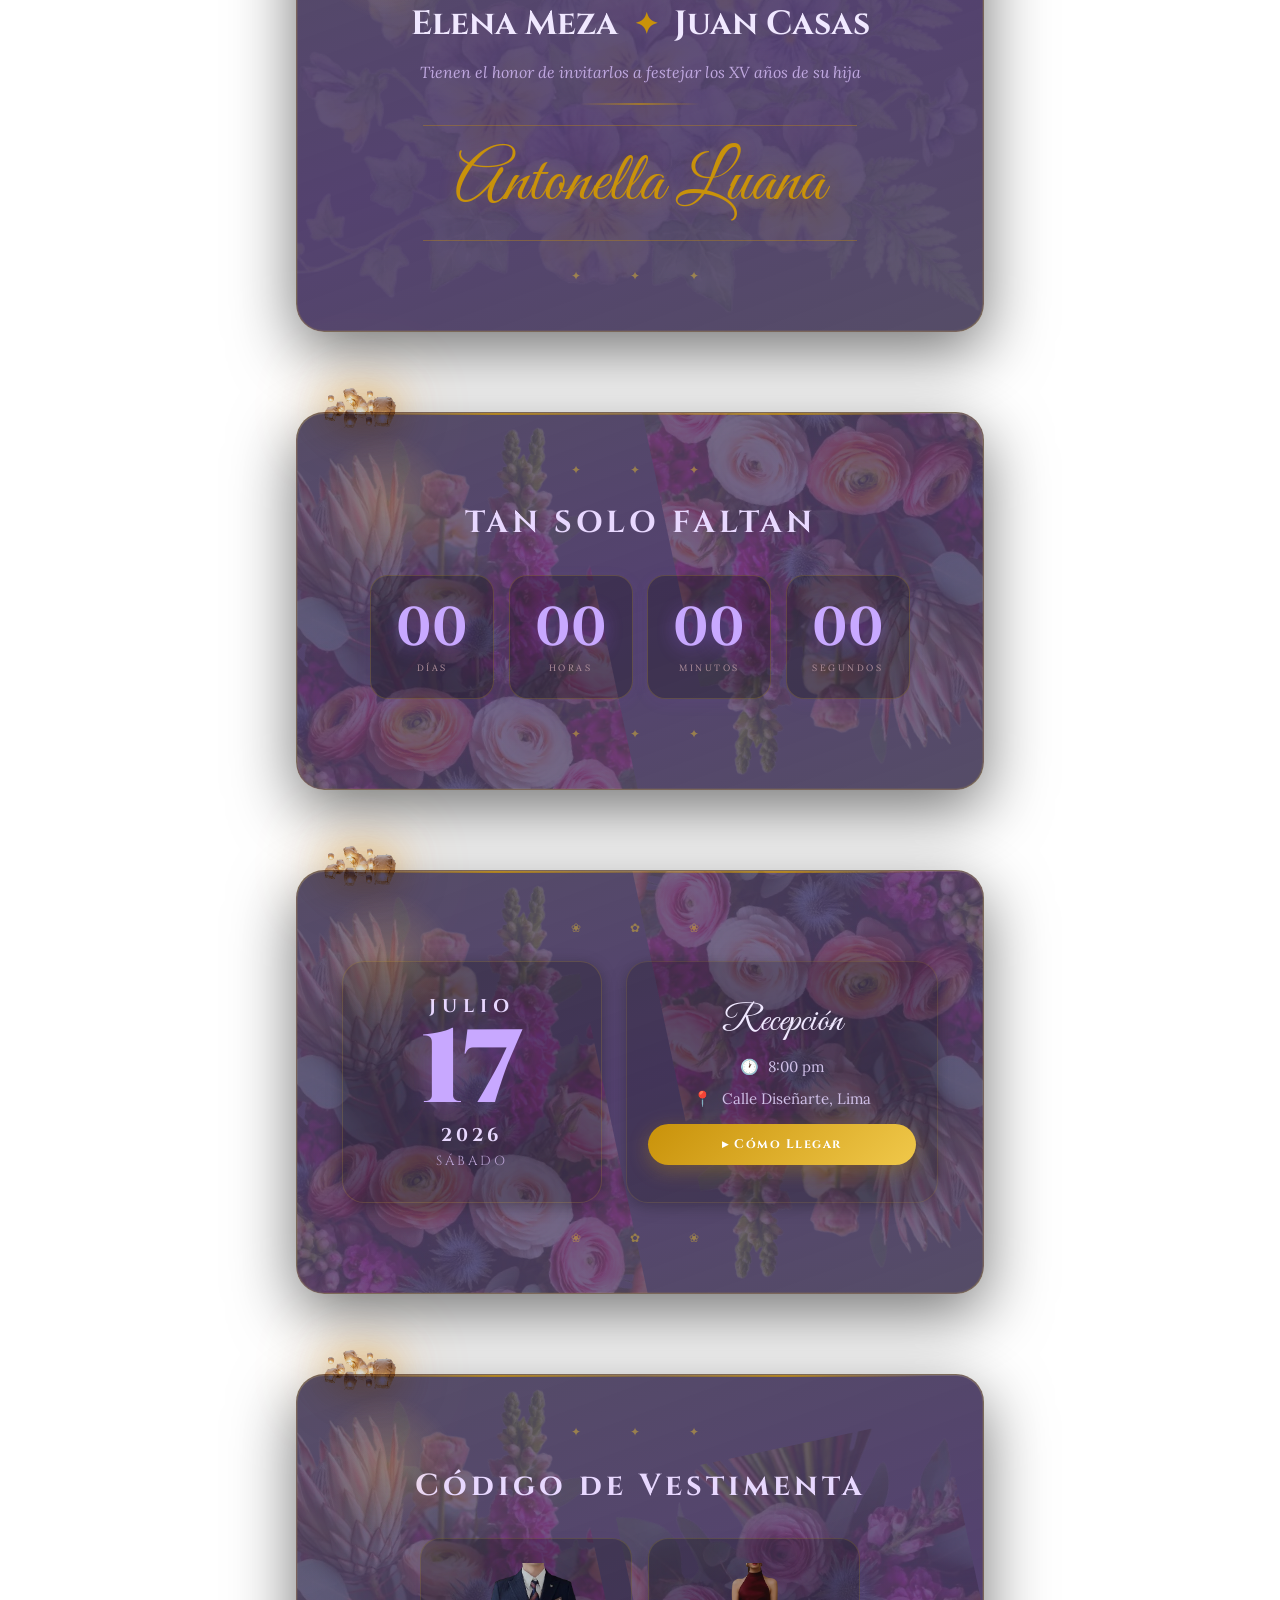
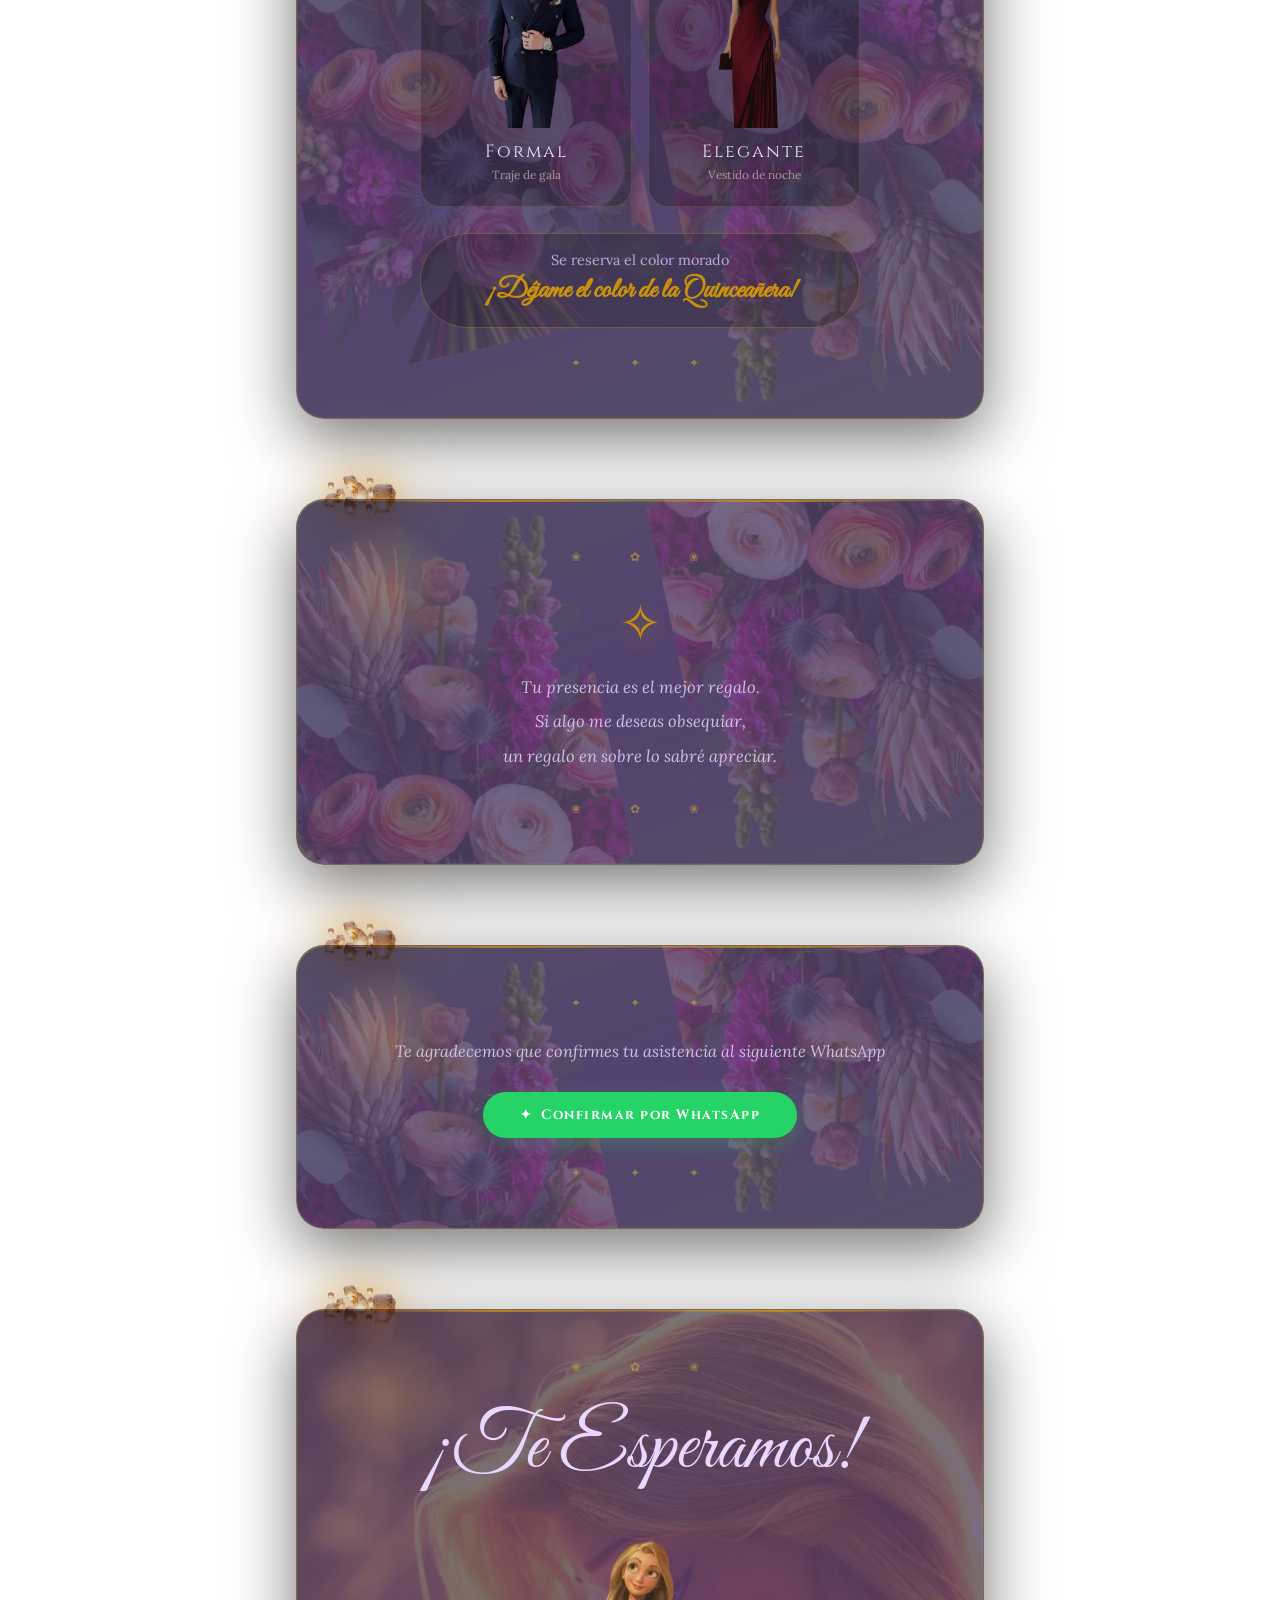
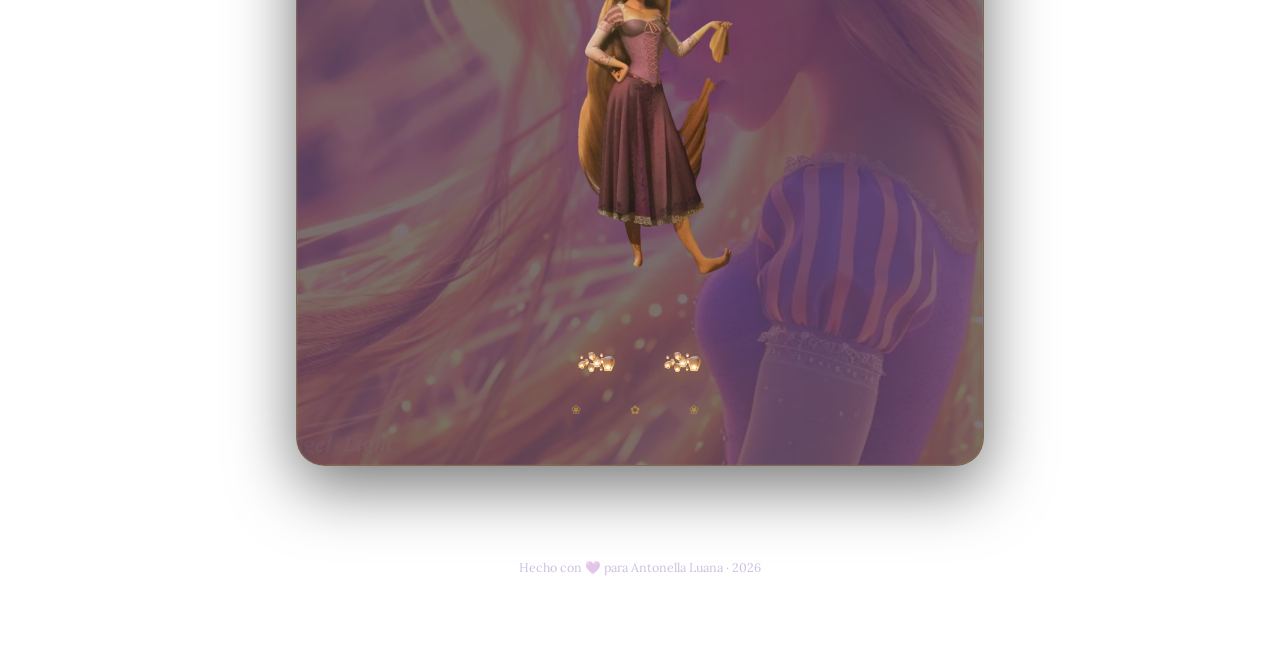
==== commit 009849a9: "Update index.html" ====
--- a/index.html
+++ b/index.html
@@ -30,11 +30,7 @@
         <div class="card-box hero-card">
             <!-- Rapunzel de fondo en el hero -->
             <img src="images/rapunzel.png" class="hero-bg-img" alt=""/>
-            <!-- Fondo floral del bloque -->
-            <div class="card-flora">
-                <img src="flores.png"     class="cf-tl" alt=""/>
-                <img src="flores.png"     class="cf-br" alt=""/>
-            </div>
+          
             <div class="card-content-z">
                 <div class="ornament">✦ &nbsp; ✦ &nbsp; ✦</div>
                 <img src="images/corona.png" alt="Corona" class="hero-crown float-gentle"/>
